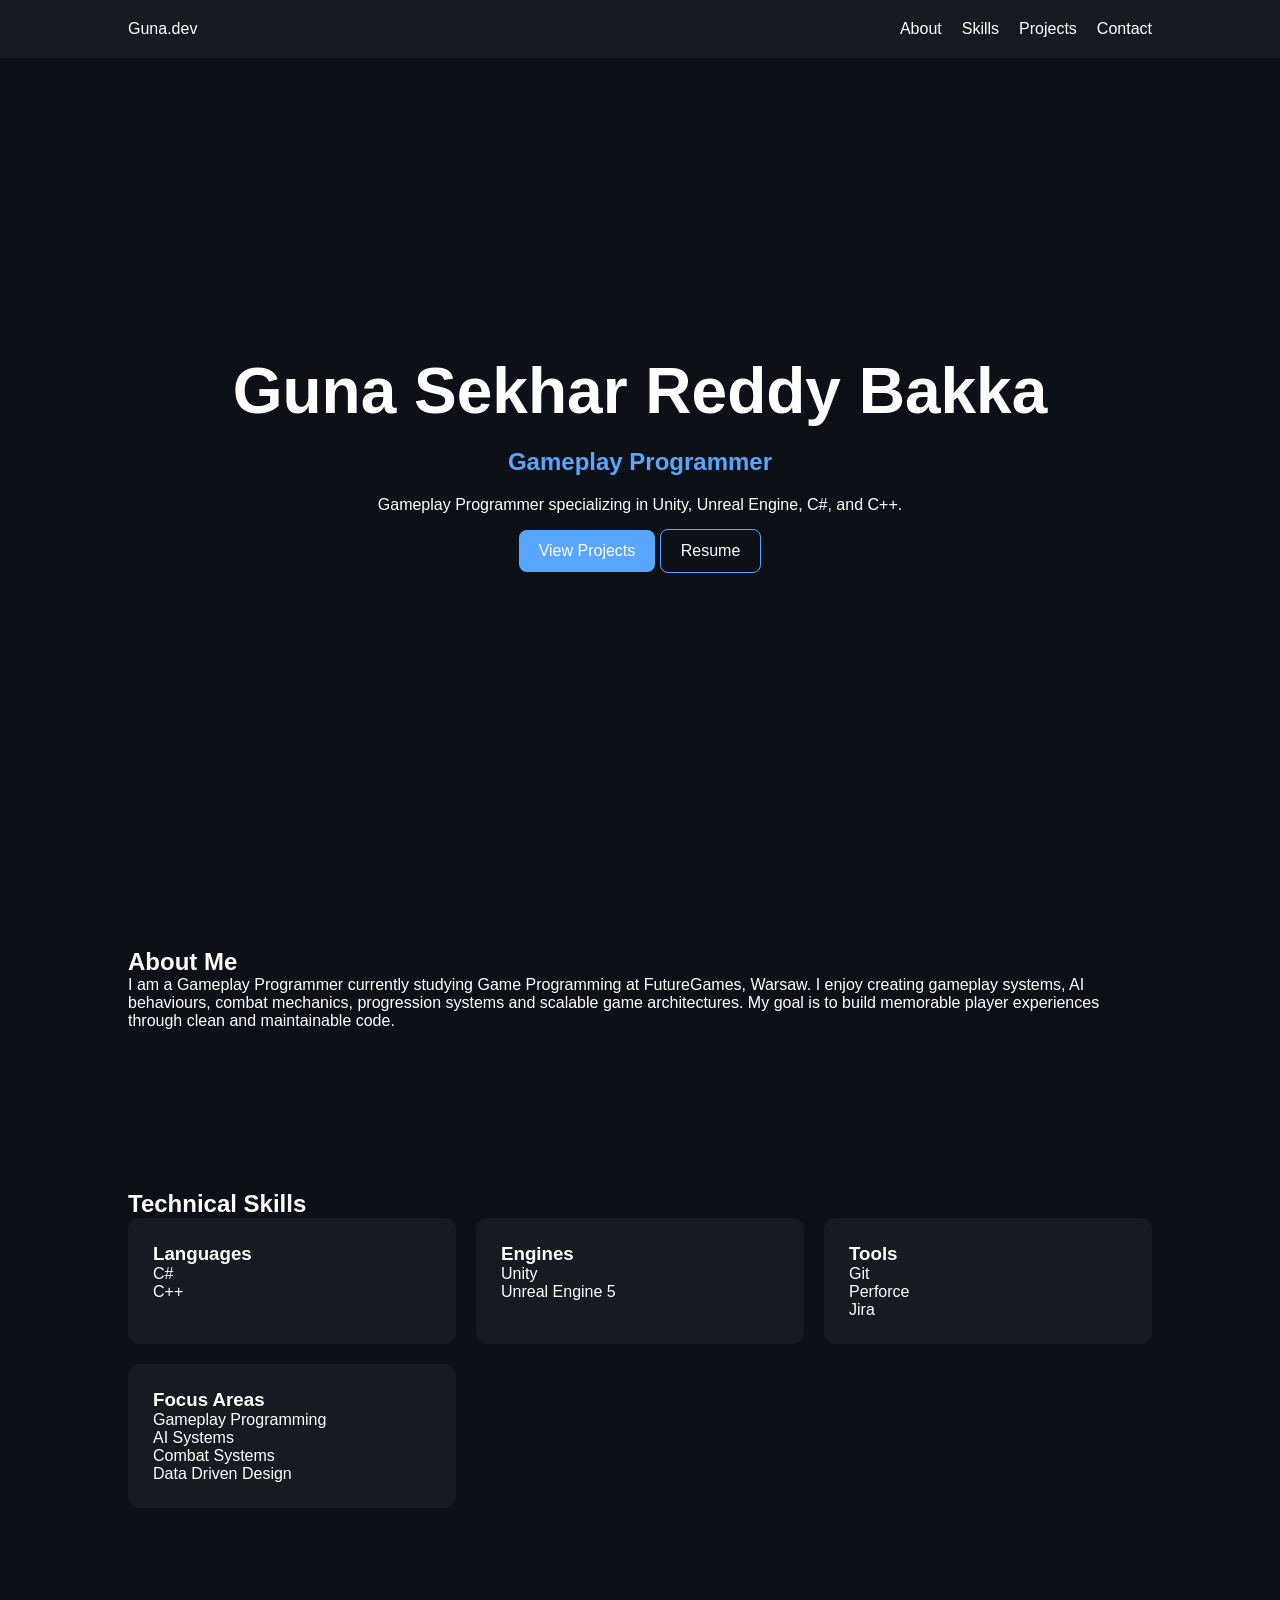
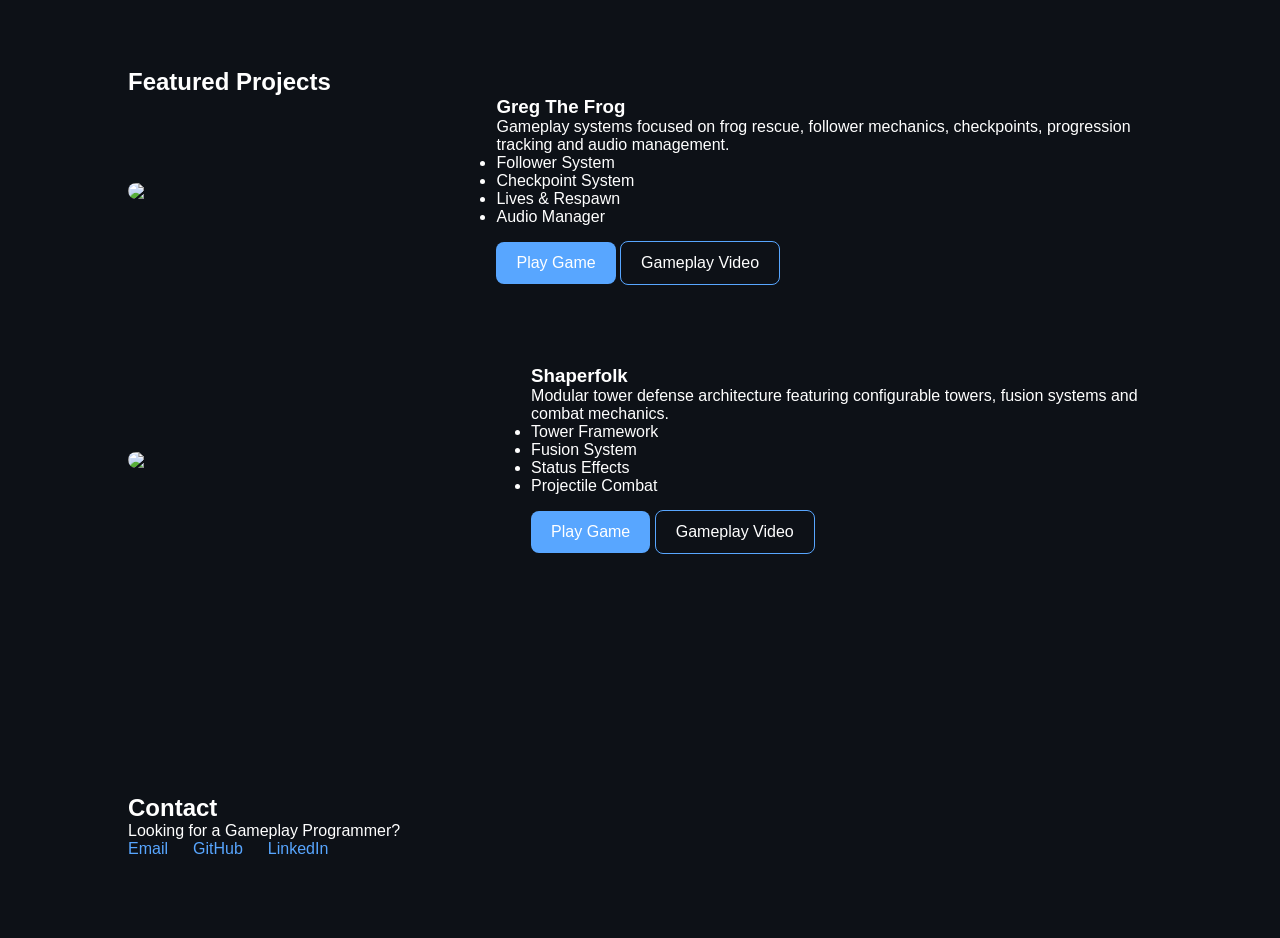
==== index.html @ 6bf2f6cf "Update index.html" ====
﻿<!DOCTYPE html>
<html lang="en">
<head>
    <meta charset="UTF-8">
    <meta name="viewport" content="width=device-width, initial-scale=1.0">
    <title>Guna Sekhar Reddy | Gameplay Programmer</title>

    <link rel="stylesheet" href="Style.css">
</head>
<body>

    <nav>
        <div class="logo">Guna.dev</div>

        <ul>
            <li><a href="#about">About</a></li>
            <li><a href="#skills">Skills</a></li>
            <li><a href="#projects">Projects</a></li>
            <li><a href="#contact">Contact</a></li>
        </ul>
    </nav>

    <header class="hero">

        <div class="hero-content">

            <h1>Guna Sekhar Reddy Bakka</h1>

            <h2 id="typing"></h2>

            <p>
                Gameplay Programmer specializing in
                Unity, Unreal Engine, C#, and C++.
            </p>

            <div class="buttons">

                <a href="#projects" class="btn">
                    View Projects
                </a>

                <a href="assets/resume.pdf"
                   target="_blank"
                   class="btn btn-outline">
                    Resume
                </a>

            </div>

        </div>

    </header>

    <section id="about">

        <h2>About Me</h2>

        <p>
            I am a Gameplay Programmer currently studying
            Game Programming at FutureGames, Warsaw.

            I enjoy creating gameplay systems, AI behaviours,
            combat mechanics, progression systems and
            scalable game architectures.

            My goal is to build memorable player experiences
            through clean and maintainable code.
        </p>

    </section>

    <section id="skills">

        <h2>Technical Skills</h2>

        <div class="skill-grid">

            <div class="card">
                <h3>Languages</h3>
                <p>C#</p>
                <p>C++</p>
            </div>

            <div class="card">
                <h3>Engines</h3>
                <p>Unity</p>
                <p>Unreal Engine 5</p>
            </div>

            <div class="card">
                <h3>Tools</h3>
                <p>Git</p>
                <p>Perforce</p>
                <p>Jira</p>
            </div>

            <div class="card">
                <h3>Focus Areas</h3>
                <p>Gameplay Programming</p>
                <p>AI Systems</p>
                <p>Combat Systems</p>
                <p>Data Driven Design</p>
            </div>

        </div>

    </section>

    <section id="projects">

        <h2>Featured Projects</h2>

        <div class="project">

            <img src="assets/greg-the-frog.png">

            <div class="project-info">

                <h3>Greg The Frog</h3>

                <p>
                    Gameplay systems focused on frog rescue,
                    follower mechanics, checkpoints,
                    progression tracking and audio management.
                </p>

                <ul>
                    <li>Follower System</li>
                    <li>Checkpoint System</li>
                    <li>Lives & Respawn</li>
                    <li>Audio Manager</li>
                </ul>

                <a href="https://futuregames.itch.io/greg-the-frog" target="_blank" class="btn">
                    Play Game
                </a>

                <a href="https://www.youtube.com/watch?v=Oufd0Ngkfu0" target="_blank" class="btn btn-outline">
                    Gameplay Video
                </a>

            </div>

        </div>

        <div class="project">

            <img src="assets/shaperfolk.png">

            <div class="project-info">

                <h3>Shaperfolk</h3>

                <p>
                    Modular tower defense architecture
                    featuring configurable towers,
                    fusion systems and combat mechanics.
                </p>

                <ul>
                    <li>Tower Framework</li>
                    <li>Fusion System</li>
                    <li>Status Effects</li>
                    <li>Projectile Combat</li>
                </ul>

                <a href="https://futuregames.itch.io/shaperfolk" target="_blank" class="btn">
                    Play Game
                </a>

                <a href="https://www.youtube.com/watch?v=2InpBySqrmQ" target="_blank" class="btn btn-outline">
                    Gameplay Video
                </a>

            </div>

        </div>

    </section>

    <section id="contact">

        <h2>Contact</h2>

        <p>
            Looking for a Gameplay Programmer?
        </p>

        <div class="socials">

            <a href="mailto:gunashekarbakka@gmail.com">
                Email
            </a>

            <a href="https://github.com/gunashekar457" target="_blank">
                GitHub
            </a>

            <a href="https://www.linkedin.com/in/guna-sekhar-bakka/" target="_blank">
                LinkedIn
            </a>

        </div>

    </section>

    <script src="Script.js"></script>

</body>
</html>
---- Style.css ----
﻿* {
    margin: 0;
    padding: 0;
    box-sizing: border-box;
}

body {
    background: #0d1117;
    color: white;
    font-family: Segoe UI,sans-serif;
}

nav {
    display: flex;
    justify-content: space-between;
    align-items: center;
    padding: 20px 10%;
    background: #161b22;
}

    nav ul {
        display: flex;
        list-style: none;
        gap: 20px;
    }

    nav a {
        color: white;
        text-decoration: none;
    }

.hero {
    height: 90vh;
    display: flex;
    justify-content: center;
    align-items: center;
    text-align: center;
}

    .hero h1 {
        font-size: 4rem;
    }

    .hero h2 {
        color: #58a6ff;
        margin: 20px 0;
    }

section {
    padding: 80px 10%;
}

.skill-grid {
    display: grid;
    grid-template-columns: repeat(auto-fit,minmax(250px,1fr));
    gap: 20px;
}

.card {
    background: #161b22;
    padding: 25px;
    border-radius: 12px;
}

.project {
    display: flex;
    gap: 30px;
    margin-bottom: 80px;
    align-items: center;
}

    .project img {
        width: 450px;
        border-radius: 15px;
    }

.btn {
    display: inline-block;
    margin-top: 15px;
    padding: 12px 20px;
    background: #58a6ff;
    color: white;
    text-decoration: none;
    border-radius: 8px;
}

.btn-outline {
    background: transparent;
    border: 1px solid #58a6ff;
}

.socials {
    display: flex;
    gap: 25px;
}

    .socials a {
        color: #58a6ff;
        text-decoration: none;
    }

@media(max-width:900px) {

    .project {
        flex-direction: column;
    }

        .project img {
            width: 100%;
        }

    .hero h1 {
        font-size: 2.5rem;
    }
}
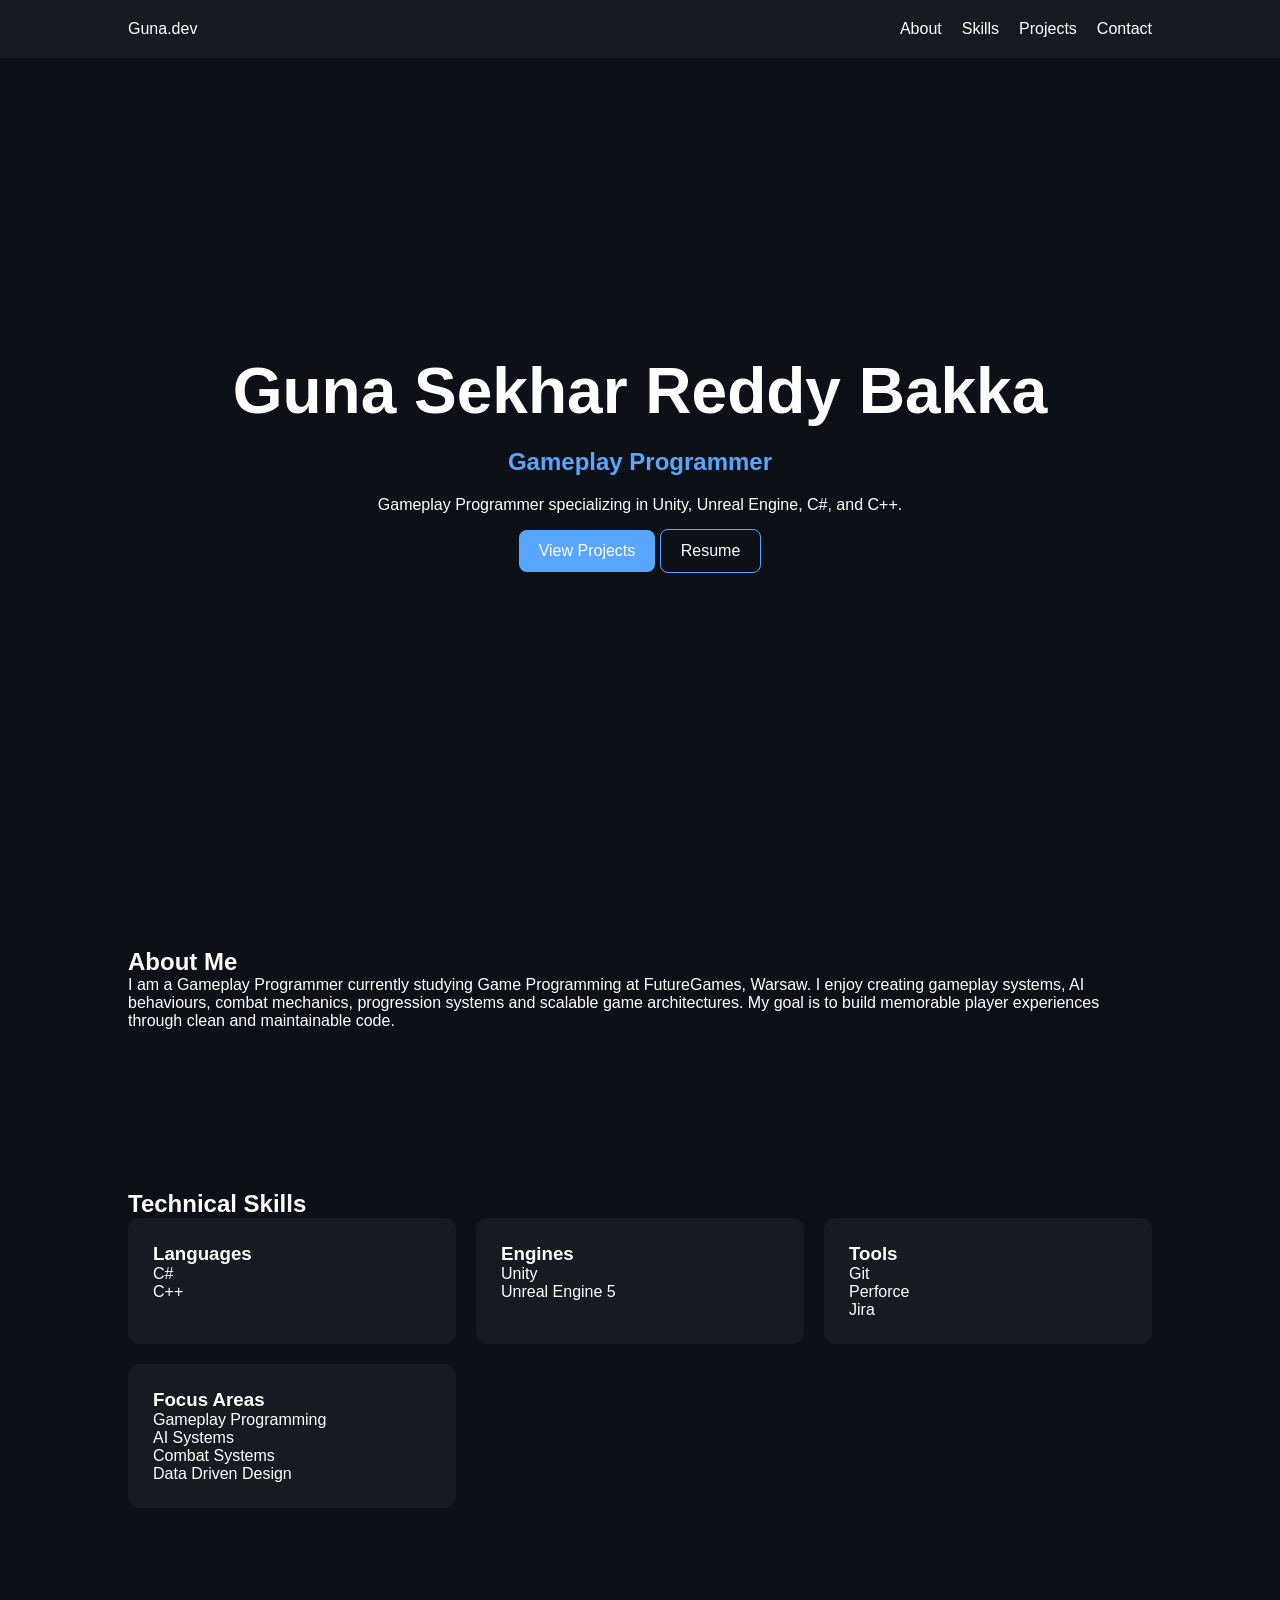
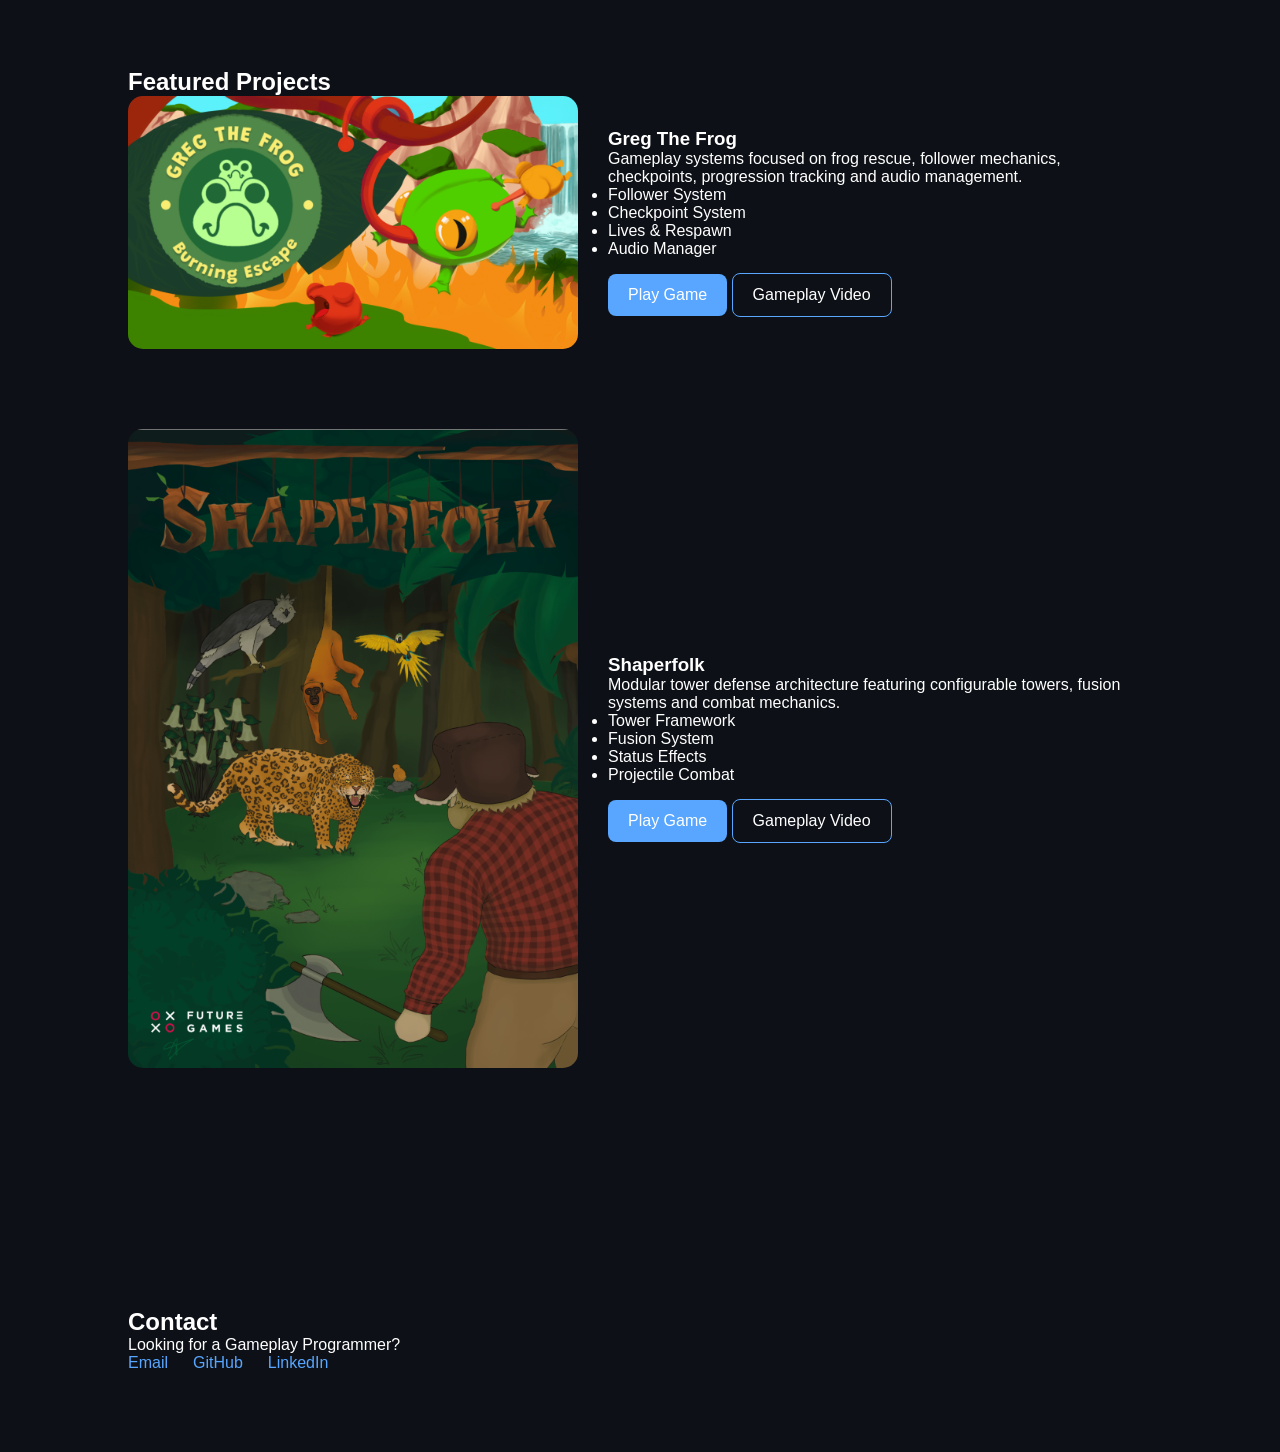
==== commit 10c3706d: "files names fixed" ====
--- a/index.html
+++ b/index.html
@@ -39,7 +39,7 @@
                     View Projects
                 </a>
 
-                <a href="assets/resume.pdf"
+                <a href="assests/resume.pdf"
                    target="_blank"
                    class="btn btn-outline">
                     Resume
@@ -112,7 +112,7 @@
 
         <div class="project">
 
-            <img src="assets/greg-the-frog.png">
+            <img src="assests/greg-the-frog.png">
 
             <div class="project-info">
 
@@ -145,7 +145,7 @@
 
         <div class="project">
 
-            <img src="assets/shaperfolk.png">
+            <img src="assests/shaperfolk.png">
 
             <div class="project-info">
 
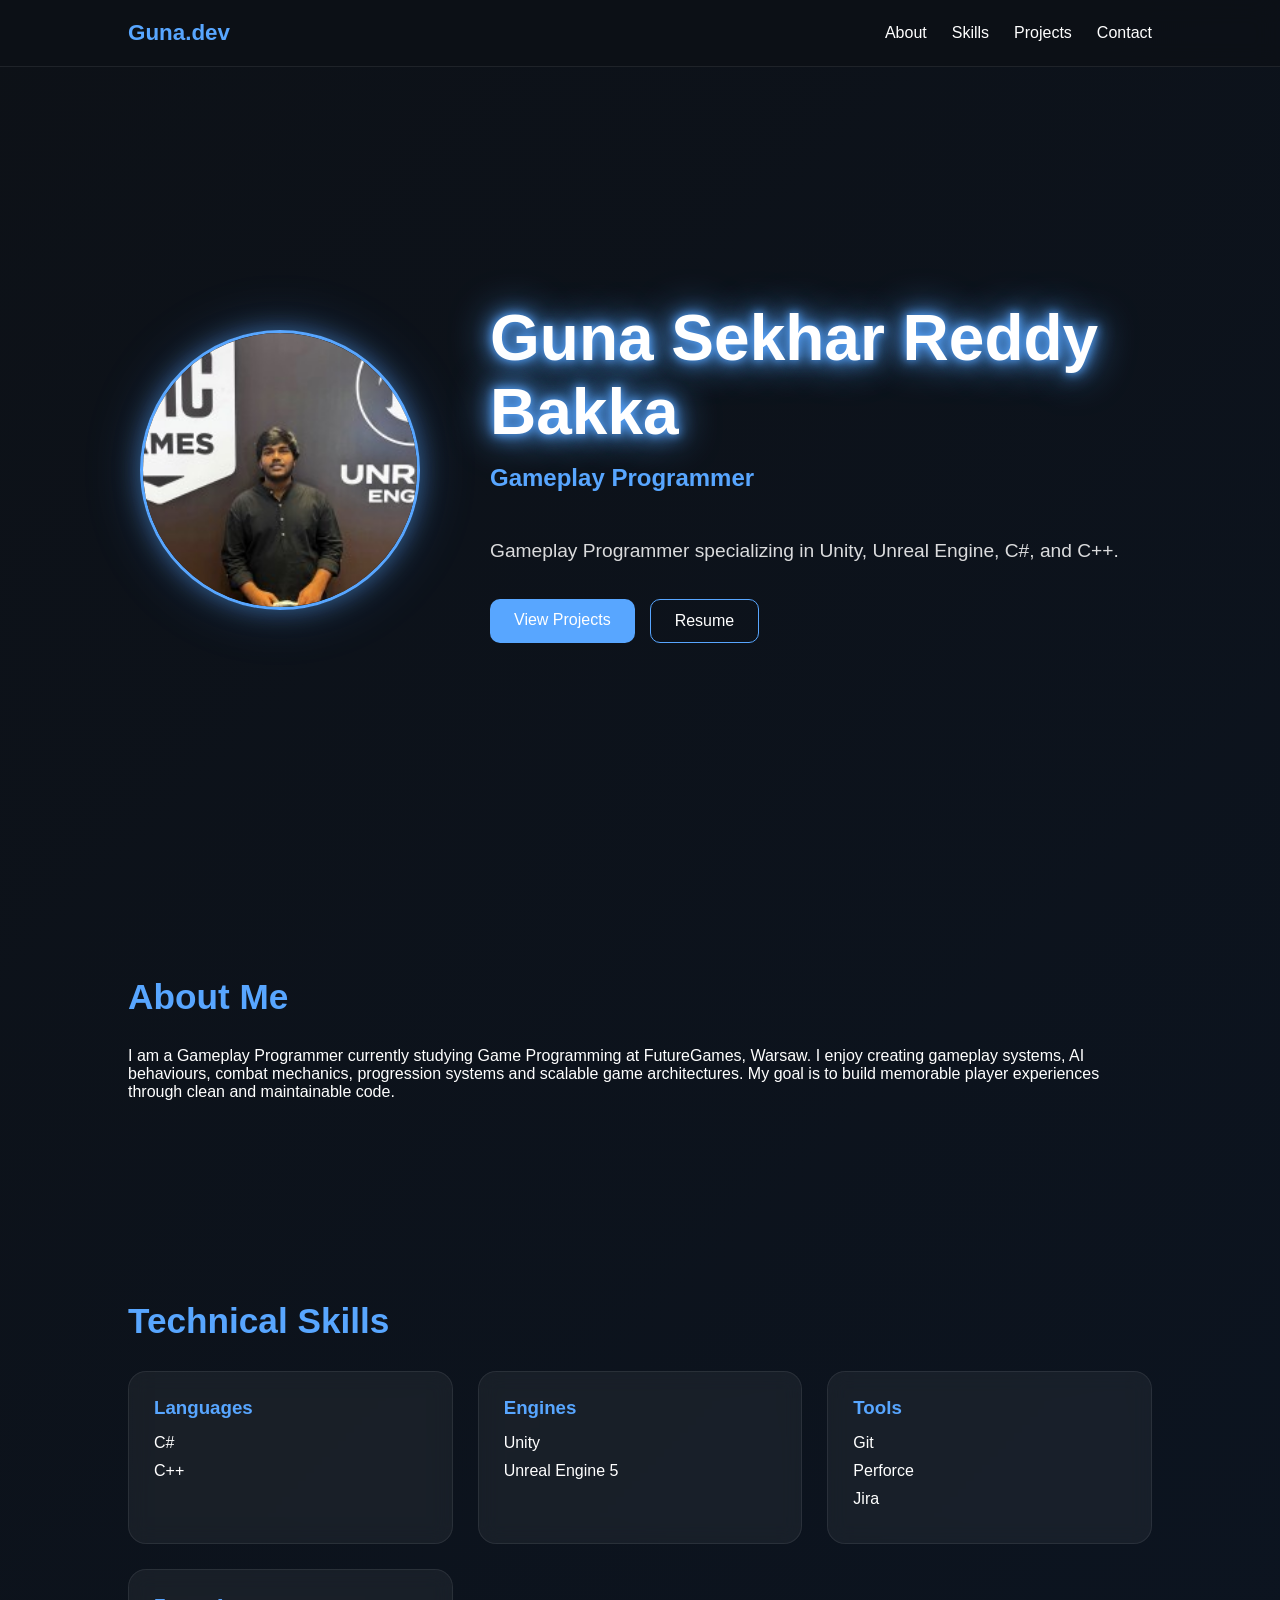
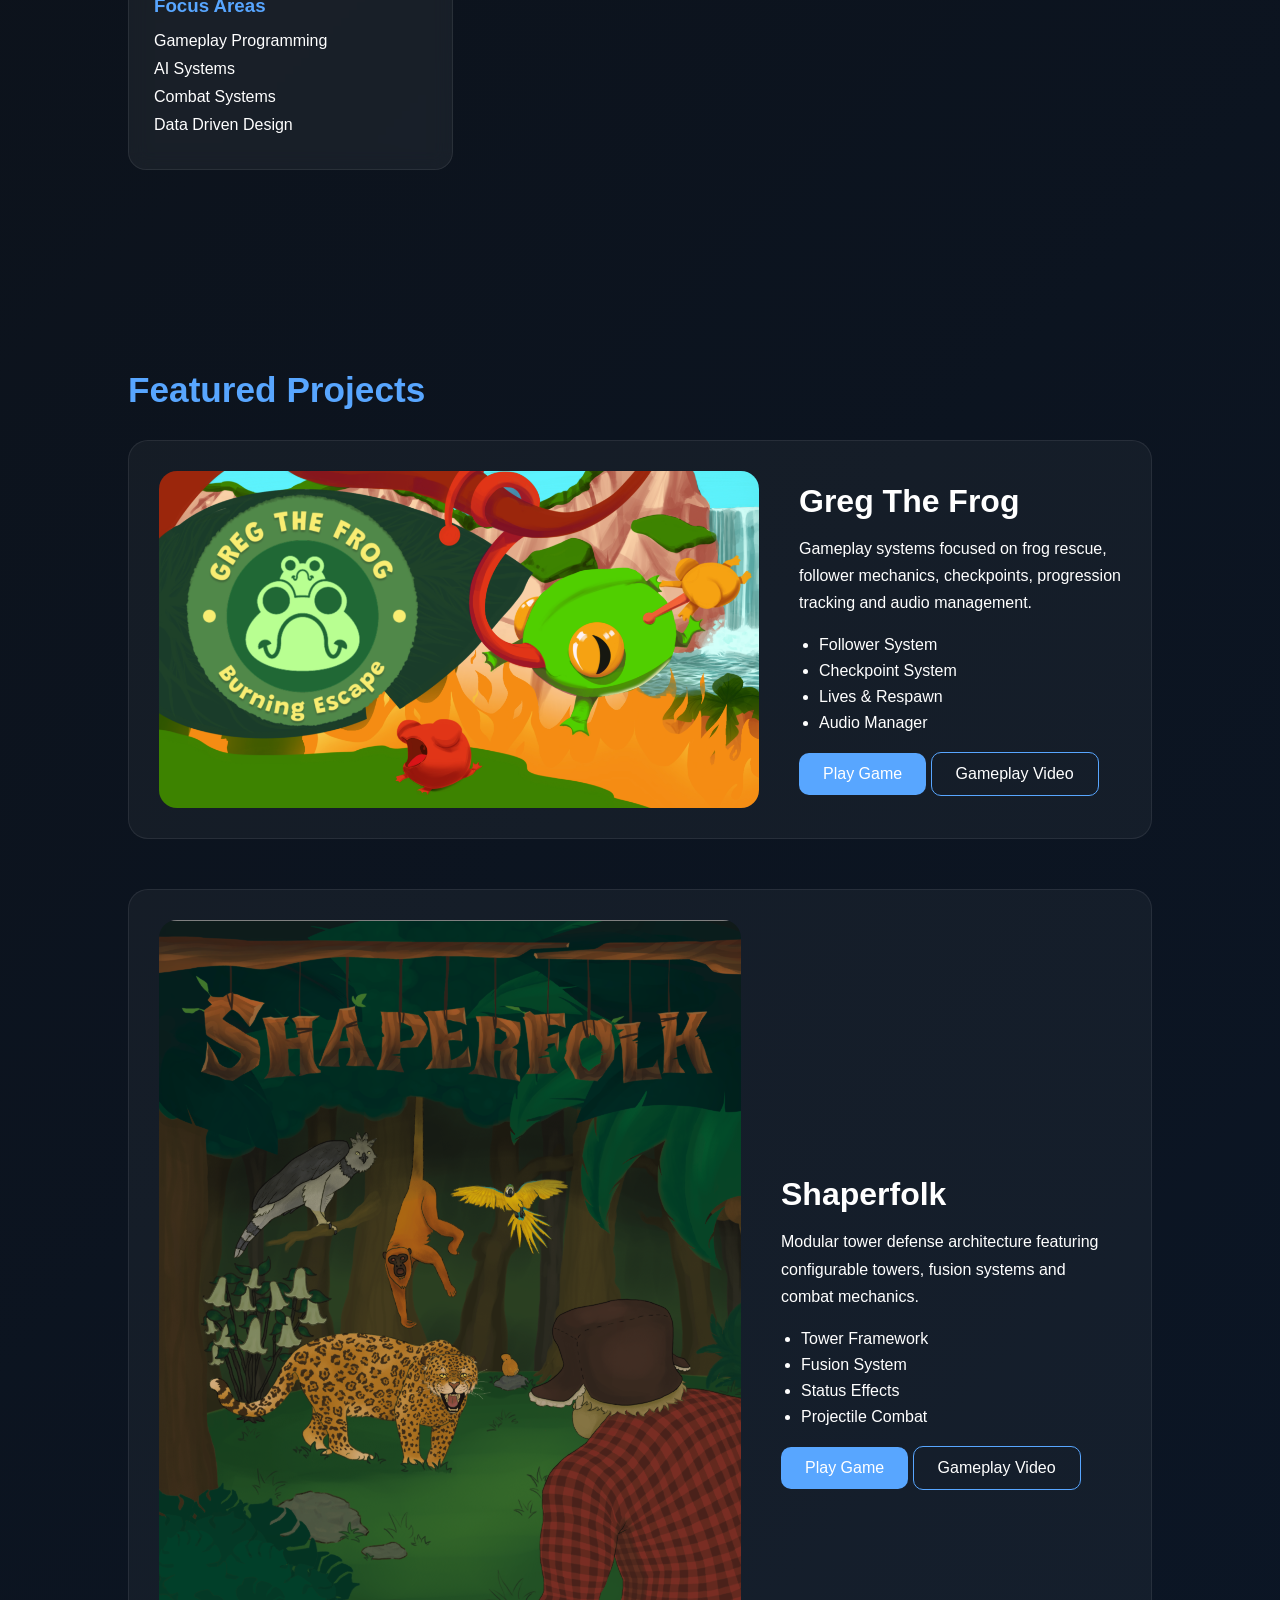
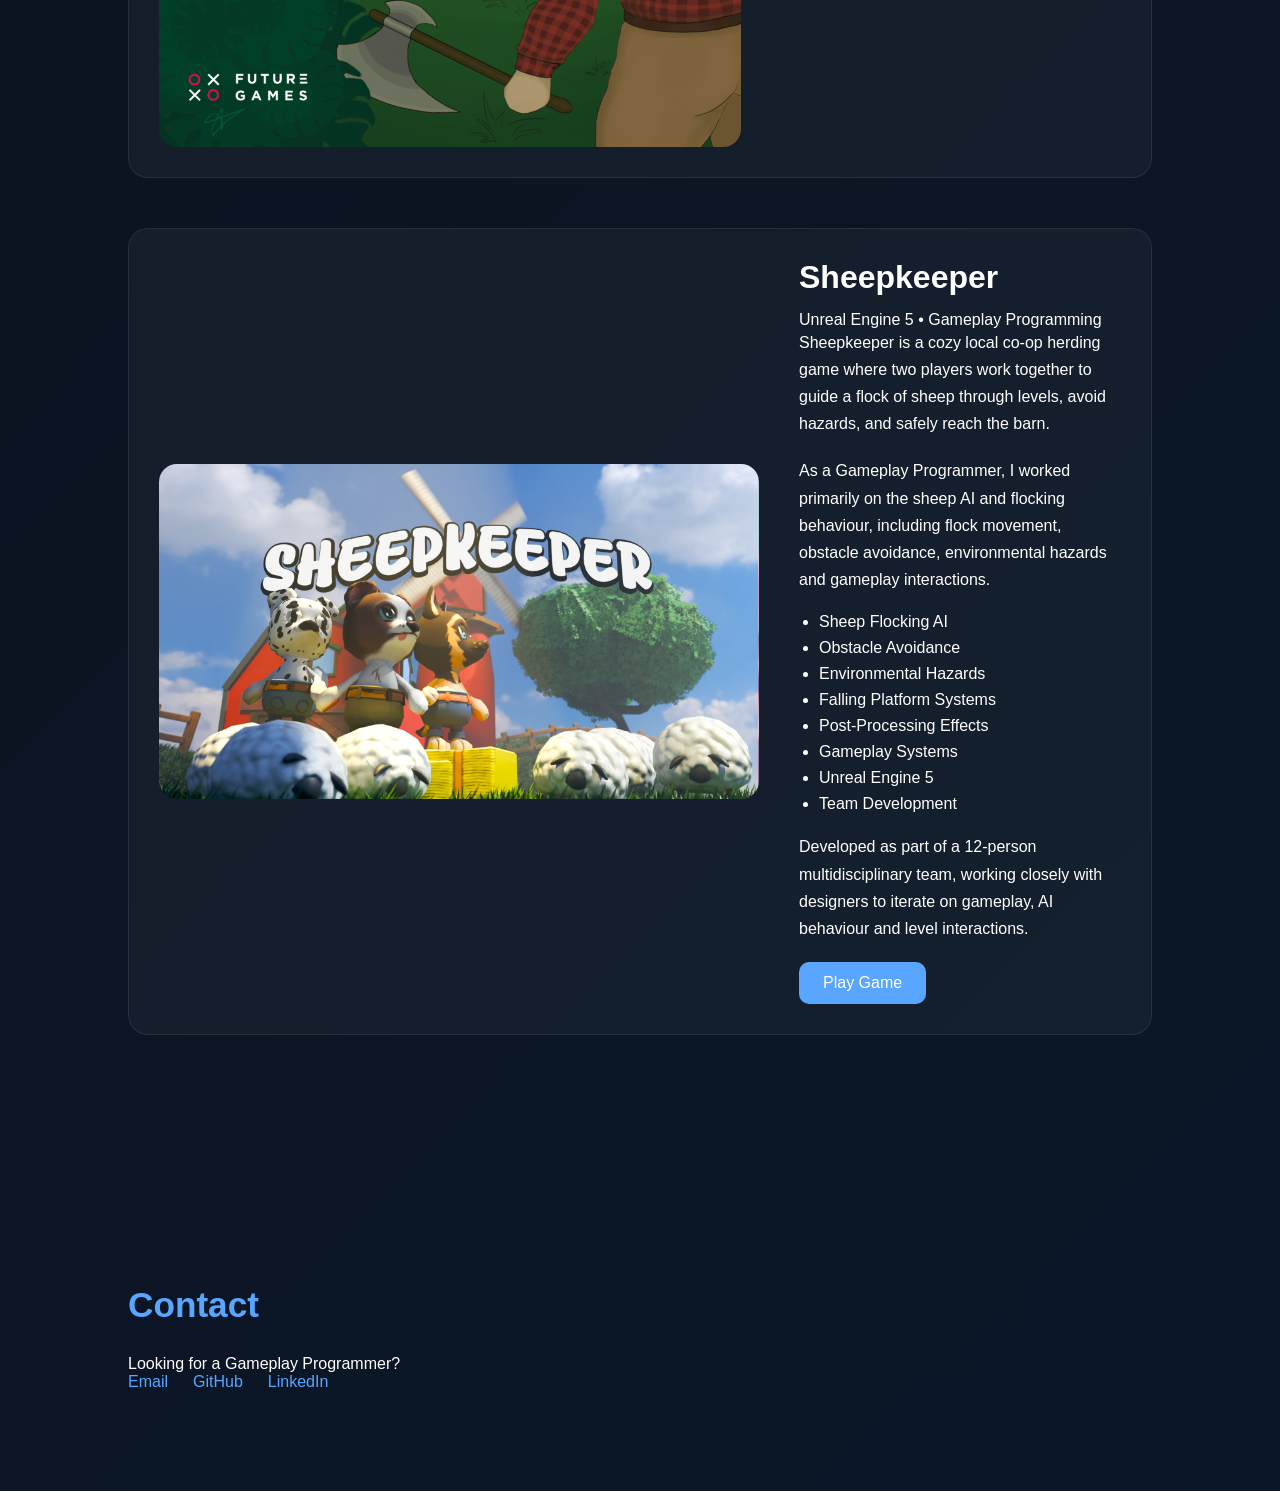
==== commit 65b8870e: "Updated new project" ====
--- a/index.html
+++ b/index.html
@@ -20,37 +20,52 @@
         </ul>
     </nav>
 
-    <header class="hero">
-
-        <div class="hero-content">
-
-            <h1>Guna Sekhar Reddy Bakka</h1>
-
-            <h2 id="typing"></h2>
-
-            <p>
-                Gameplay Programmer specializing in
-                Unity, Unreal Engine, C#, and C++.
-            </p>
-
-            <div class="buttons">
-
-                <a href="#projects" class="btn">
-                    View Projects
-                </a>
-
-                <a href="assests/resume.pdf"
-                   target="_blank"
-                   class="btn btn-outline">
-                    Resume
-                </a>
-
-            </div>
-
-        </div>
-
-    </header>
-
+<header class="hero">
+
+    <div class="hero-content">
+
+        <div class="hero-profile">
+
+            <div class="profile-container">
+                <img
+                    src="assests/guna-profile.jpg"
+                    alt="Guna Sekhar Reddy"
+                    class="profile-image"
+                >
+            </div>
+
+            <div class="hero-text">
+
+                <h1>Guna Sekhar Reddy Bakka</h1>
+
+                <h2 id="typing"></h2>
+
+                <p>
+                    Gameplay Programmer specializing in
+                    Unity, Unreal Engine, C#, and C++.
+                </p>
+
+                <div class="buttons">
+
+                    <a href="#projects" class="btn">
+                        View Projects
+                    </a>
+
+                    <a href="assests/resume.pdf"
+                       target="_blank"
+                       class="btn btn-outline">
+                        Resume
+                    </a>
+
+                </div>
+
+            </div>
+
+        </div>
+
+    </div>
+
+</header>
     <section id="about">
 
         <h2>About Me</h2>
@@ -176,6 +191,63 @@
 
         </div>
 
+<div class="project">
+
+    <img src="assests/sheepkeeper.png"
+         alt="Sheepkeeper gameplay">
+
+    <div class="project-info">
+
+        <h3>Sheepkeeper</h3>
+
+        <span class="project-tag">
+            Unreal Engine 5 • Gameplay Programming
+        </span>
+
+        <p>
+            Sheepkeeper is a cozy local co-op herding game where
+            two players work together to guide a flock of sheep
+            through levels, avoid hazards, and safely reach the barn.
+        </p>
+
+        <p>
+            As a Gameplay Programmer, I worked primarily on the
+            sheep AI and flocking behaviour, including flock movement,
+            obstacle avoidance, environmental hazards and gameplay
+            interactions.
+        </p>
+
+        <ul>
+            <li>Sheep Flocking AI</li>
+            <li>Obstacle Avoidance</li>
+            <li>Environmental Hazards</li>
+            <li>Falling Platform Systems</li>
+            <li>Post-Processing Effects</li>
+            <li>Gameplay Systems</li>
+            <li>Unreal Engine 5</li>
+            <li>Team Development</li>
+        </ul>
+
+        <p class="team-info">
+            Developed as part of a 12-person multidisciplinary team,
+            working closely with designers to iterate on gameplay,
+            AI behaviour and level interactions.
+        </p>
+
+        <div class="project-buttons">
+
+            <a href="https://futuregames.itch.io/sheepkeeper"
+               target="_blank"
+               class="btn">
+                Play Game
+            </a>
+
+        </div>
+
+    </div>
+
+</div>
+
     </section>
 
     <section id="contact">
--- a/Style.css
+++ b/Style.css
@@ -1,115 +1,377 @@
-﻿* {
-    margin: 0;
-    padding: 0;
-    box-sizing: border-box;
-}
-
-body {
-    background: #0d1117;
-    color: white;
-    font-family: Segoe UI,sans-serif;
-}
-
-nav {
-    display: flex;
-    justify-content: space-between;
-    align-items: center;
-    padding: 20px 10%;
-    background: #161b22;
-}
-
-    nav ul {
-        display: flex;
-        list-style: none;
-        gap: 20px;
-    }
-
-    nav a {
-        color: white;
-        text-decoration: none;
-    }
+﻿*{
+    margin:0;
+    padding:0;
+    box-sizing:border-box;
+}
+
+html{
+    scroll-behavior:smooth;
+}
+
+body{
+    background:linear-gradient(
+        -45deg,
+        #0d1117,
+        #161b22,
+        #0a192f,
+        #0d1117
+    );
+
+    background-size:400% 400%;
+    animation:gradientMove 15s ease infinite;
+
+    color:white;
+    font-family:'Segoe UI',sans-serif;
+
+    min-height:100vh;
+}
+
+@keyframes gradientMove{
+    0%{background-position:0% 50%;}
+    50%{background-position:100% 50%;}
+    100%{background-position:0% 50%;}
+}
+
+nav{
+    position:sticky;
+    top:0;
+    z-index:1000;
+
+    display:flex;
+    justify-content:space-between;
+    align-items:center;
+
+    padding:20px 10%;
+
+    background:rgba(13,17,23,.85);
+    backdrop-filter:blur(12px);
+
+    border-bottom:1px solid rgba(255,255,255,.08);
+}
+
+.logo{
+    font-size:1.4rem;
+    font-weight:700;
+    color:#58a6ff;
+}
+
+nav ul{
+    display:flex;
+    list-style:none;
+    gap:25px;
+}
+
+nav a{
+    text-decoration:none;
+    color:white;
+    transition:.3s;
+}
+
+nav a:hover{
+    color:#58a6ff;
+}
 
 .hero {
-    height: 90vh;
+    position: relative;
+    min-height: 90vh;
     display: flex;
     justify-content: center;
     align-items: center;
-    text-align: center;
-}
+    overflow: hidden;
+}
+
+.hero-content {
+    position: relative;
+    z-index: 2;
+    width: 100%;
+    max-width: 1200px;
+    padding: 40px;
+}
+
+.hero-profile {
+    display: flex;
+    align-items: center;
+    justify-content: center;
+    gap: 70px;
+}
+
+/* PROFILE PHOTO */
+
+.profile-container {
+    flex-shrink: 0;
+}
+
+.profile-image {
+    width: 280px;
+    height: 280px;
+    object-fit: cover;
+    border-radius: 50%;
+    border: 3px solid #58a6ff;
+    box-shadow: 0 0 25px rgba(88,166,255,.5), 0 0 60px rgba(88,166,255,.2);
+    transition: .4s;
+}
+
+    .profile-image:hover {
+        transform: scale(1.05);
+        box-shadow: 0 0 35px rgba(88,166,255,.8), 0 0 80px rgba(88,166,255,.3);
+    }
+
+
+/* TEXT */
+
+.hero-text {
+    text-align: left;
+    max-width: 650px;
+}
+
+.hero h1 {
+    font-size: 4rem;
+    margin-bottom: 15px;
+    text-shadow: 0 0 10px #58a6ff, 0 0 20px #58a6ff, 0 0 40px #58a6ff;
+}
+
+.hero h2 {
+    color: #58a6ff;
+    min-height: 50px;
+    margin-bottom: 20px;
+}
+
+.hero p {
+    max-width: 650px;
+    margin-bottom: 30px;
+    font-size: 1.2rem;
+    line-height: 1.8;
+    opacity: .85;
+}
+
+.buttons {
+    display: flex;
+    gap: 15px;
+    justify-content: flex-start;
+    flex-wrap: wrap;
+}
+
+.btn{
+    display:inline-block;
+
+    padding:12px 24px;
+
+    border-radius:10px;
+
+    text-decoration:none;
+
+    background:#58a6ff;
+    color:white;
+
+    transition:.3s;
+}
+
+.btn:hover{
+    transform:translateY(-4px);
+
+    box-shadow:
+    0 0 20px #58a6ff;
+}
+
+.btn-outline{
+    background:transparent;
+    border:1px solid #58a6ff;
+}
+
+section{
+    padding:100px 10%;
+}
+
+section h2{
+    font-size:2.2rem;
+    margin-bottom:30px;
+
+    color:#58a6ff;
+}
+
+.skill-grid{
+    display:grid;
+
+    grid-template-columns:
+    repeat(auto-fit,minmax(250px,1fr));
+
+    gap:25px;
+}
+
+.card{
+    background:rgba(255,255,255,.05);
+
+    backdrop-filter:blur(10px);
+
+    border:1px solid rgba(255,255,255,.08);
+
+    border-radius:18px;
+
+    padding:25px;
+
+    transition:.3s;
+}
+
+.card:hover{
+    transform:translateY(-8px);
+
+    box-shadow:
+    0 0 25px rgba(88,166,255,.4);
+}
+
+.card h3{
+    margin-bottom:15px;
+    color:#58a6ff;
+}
+
+.card p{
+    margin-bottom:10px;
+}
+
+.project{
+    display:flex;
+
+    gap:40px;
+
+    align-items:center;
+
+    background:rgba(255,255,255,.04);
+
+    border:1px solid rgba(255,255,255,.08);
+
+    border-radius:20px;
+
+    padding:30px;
+
+    margin-bottom:50px;
+
+    transition:.3s;
+}
+
+.project:hover{
+    transform:translateY(-5px);
+
+    box-shadow:
+    0 10px 30px rgba(88,166,255,.25);
+}
+
+.project img{
+    width:600px;
+    max-width:100%;
+
+    border-radius:18px;
+
+    transition:.4s;
+}
+
+.project img:hover{
+    transform:scale(1.03);
+
+    box-shadow:
+    0 0 30px rgba(88,166,255,.6);
+}
+
+.project-info h3{
+    font-size:2rem;
+    margin-bottom:15px;
+}
+
+.project-info p{
+    line-height:1.7;
+    margin-bottom:20px;
+}
+
+.project-info ul{
+    margin-left:20px;
+    margin-bottom:20px;
+}
+
+.project-info li{
+    margin-bottom:8px;
+}
+
+.socials{
+    display:flex;
+    gap:25px;
+    flex-wrap:wrap;
+}
+
+.socials a{
+    text-decoration:none;
+    color:#58a6ff;
+
+    transition:.3s;
+}
+
+.socials a:hover{
+    transform:translateY(-3px);
+}
+
+footer{
+    text-align:center;
+    padding:40px;
+
+    opacity:.7;
+}
+
+@media(max-width:1000px) {
+
+    .hero-profile {
+        flex-direction: column;
+        gap: 35px;
+        text-align: center;
+    }
+
+    .hero-text {
+        text-align: center;
+    }
 
     .hero h1 {
-        font-size: 4rem;
-    }
-
-    .hero h2 {
-        color: #58a6ff;
-        margin: 20px 0;
-    }
-
-section {
-    padding: 80px 10%;
-}
-
-.skill-grid {
-    display: grid;
-    grid-template-columns: repeat(auto-fit,minmax(250px,1fr));
-    gap: 20px;
-}
-
-.card {
-    background: #161b22;
-    padding: 25px;
-    border-radius: 12px;
-}
-
-.project {
-    display: flex;
-    gap: 30px;
-    margin-bottom: 80px;
-    align-items: center;
-}
-
-    .project img {
-        width: 450px;
-        border-radius: 15px;
-    }
-
-.btn {
-    display: inline-block;
-    margin-top: 15px;
-    padding: 12px 20px;
-    background: #58a6ff;
-    color: white;
-    text-decoration: none;
-    border-radius: 8px;
-}
-
-.btn-outline {
-    background: transparent;
-    border: 1px solid #58a6ff;
-}
-
-.socials {
-    display: flex;
-    gap: 25px;
-}
-
-    .socials a {
-        color: #58a6ff;
-        text-decoration: none;
-    }
-
-@media(max-width:900px) {
+        font-size: 3rem;
+    }
+
+    .hero p {
+        margin-left: auto;
+        margin-right: auto;
+    }
+
+    .buttons {
+        justify-content: center;
+    }
 
     .project {
         flex-direction: column;
     }
-
-        .project img {
-            width: 100%;
+}
+
+
+@media(max-width:700px) {
+
+    nav {
+        flex-direction: column;
+        gap: 15px;
+    }
+
+        nav ul {
+            flex-wrap: wrap;
+            justify-content: center;
         }
 
+    .profile-image {
+        width: 200px;
+        height: 200px;
+    }
+
     .hero h1 {
-        font-size: 2.5rem;
-    }
-}
+        font-size: 2.2rem;
+    }
+
+    .hero p {
+        font-size: 1rem;
+    }
+
+    section {
+        padding: 70px 7%;
+    }
+}
+}
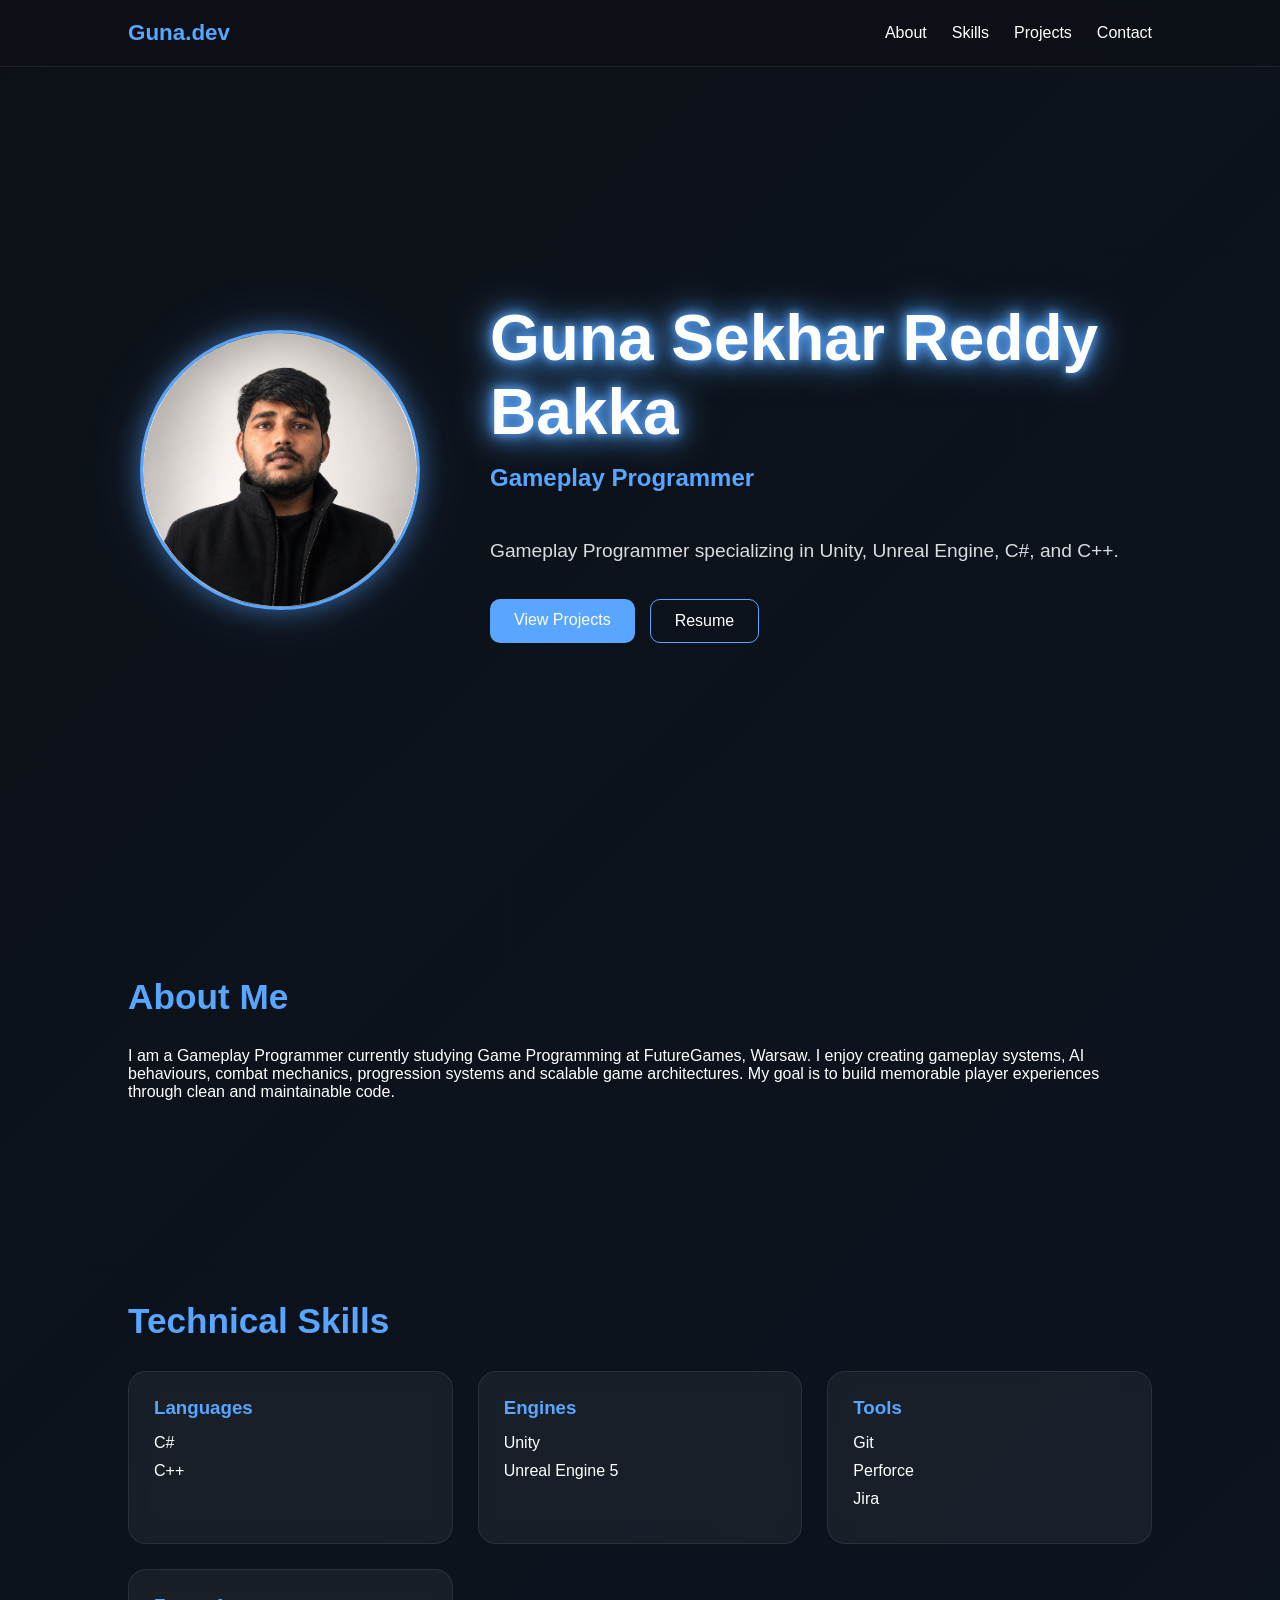
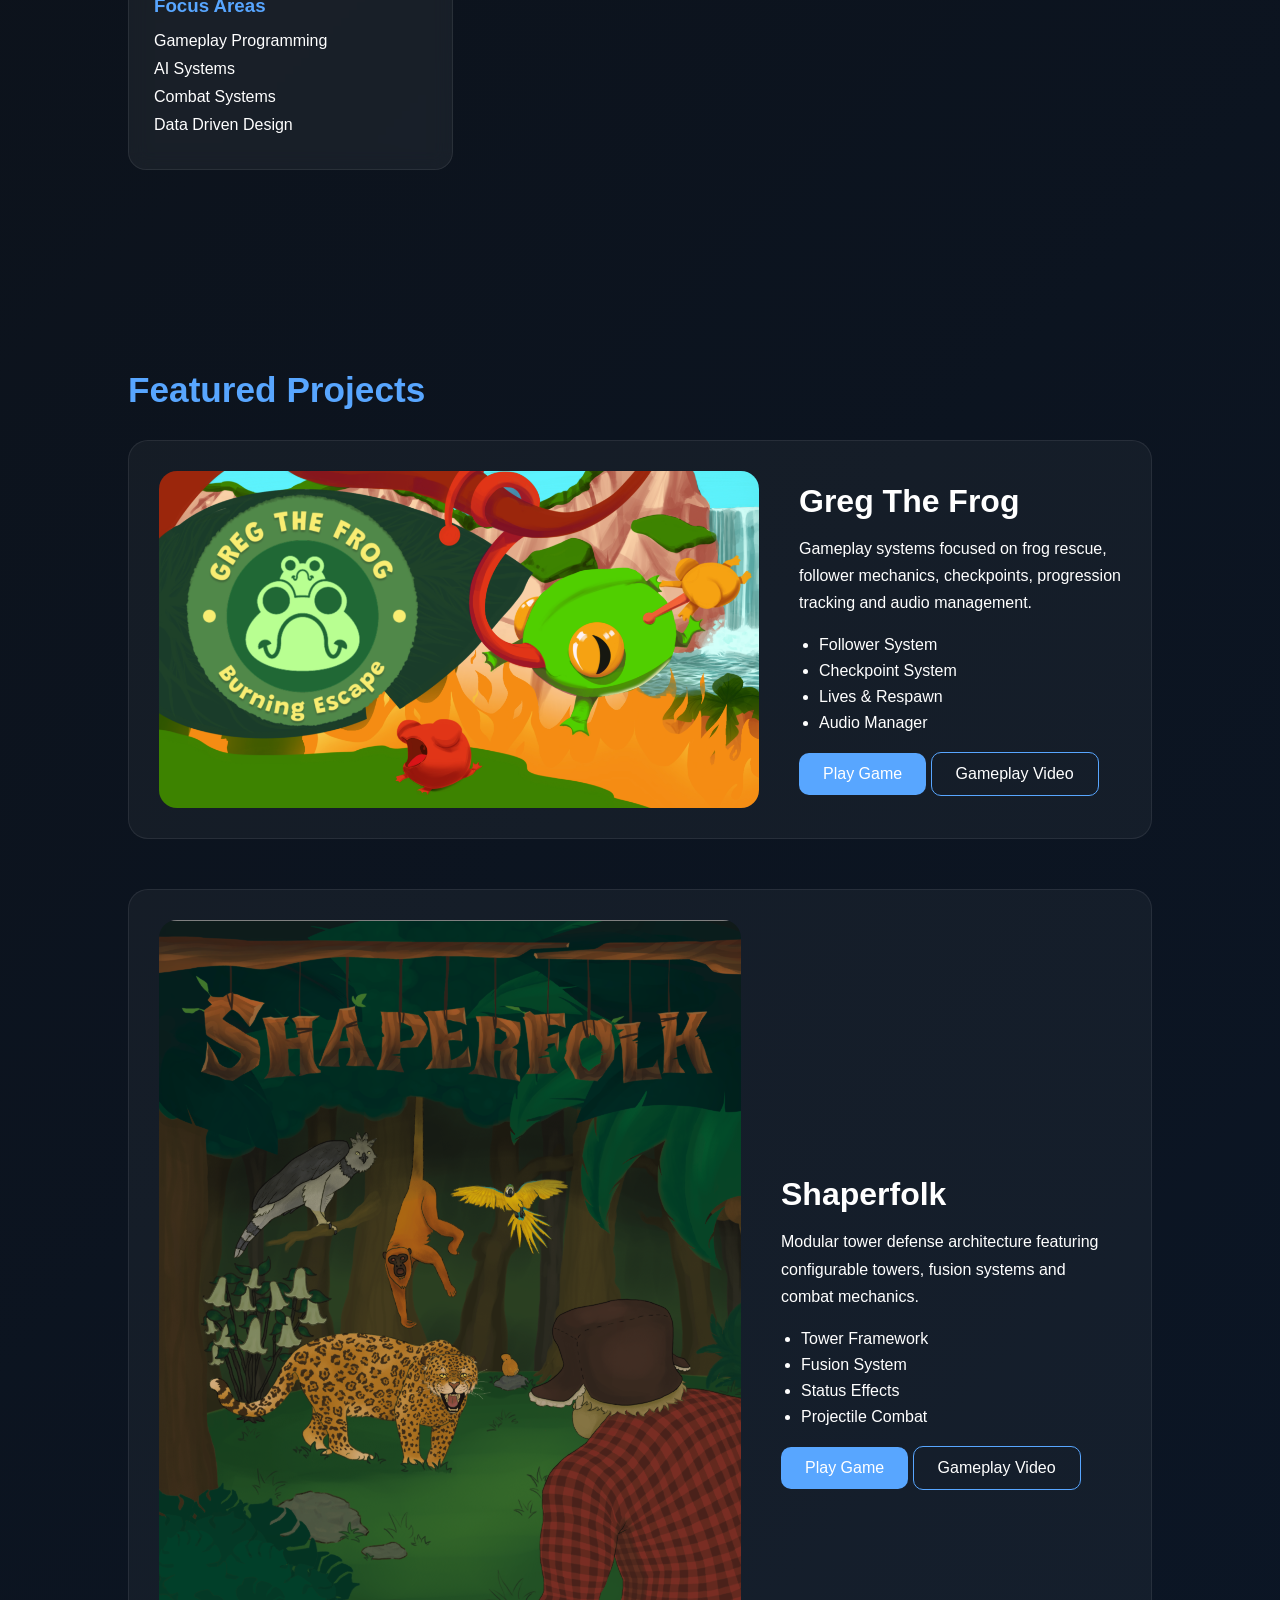
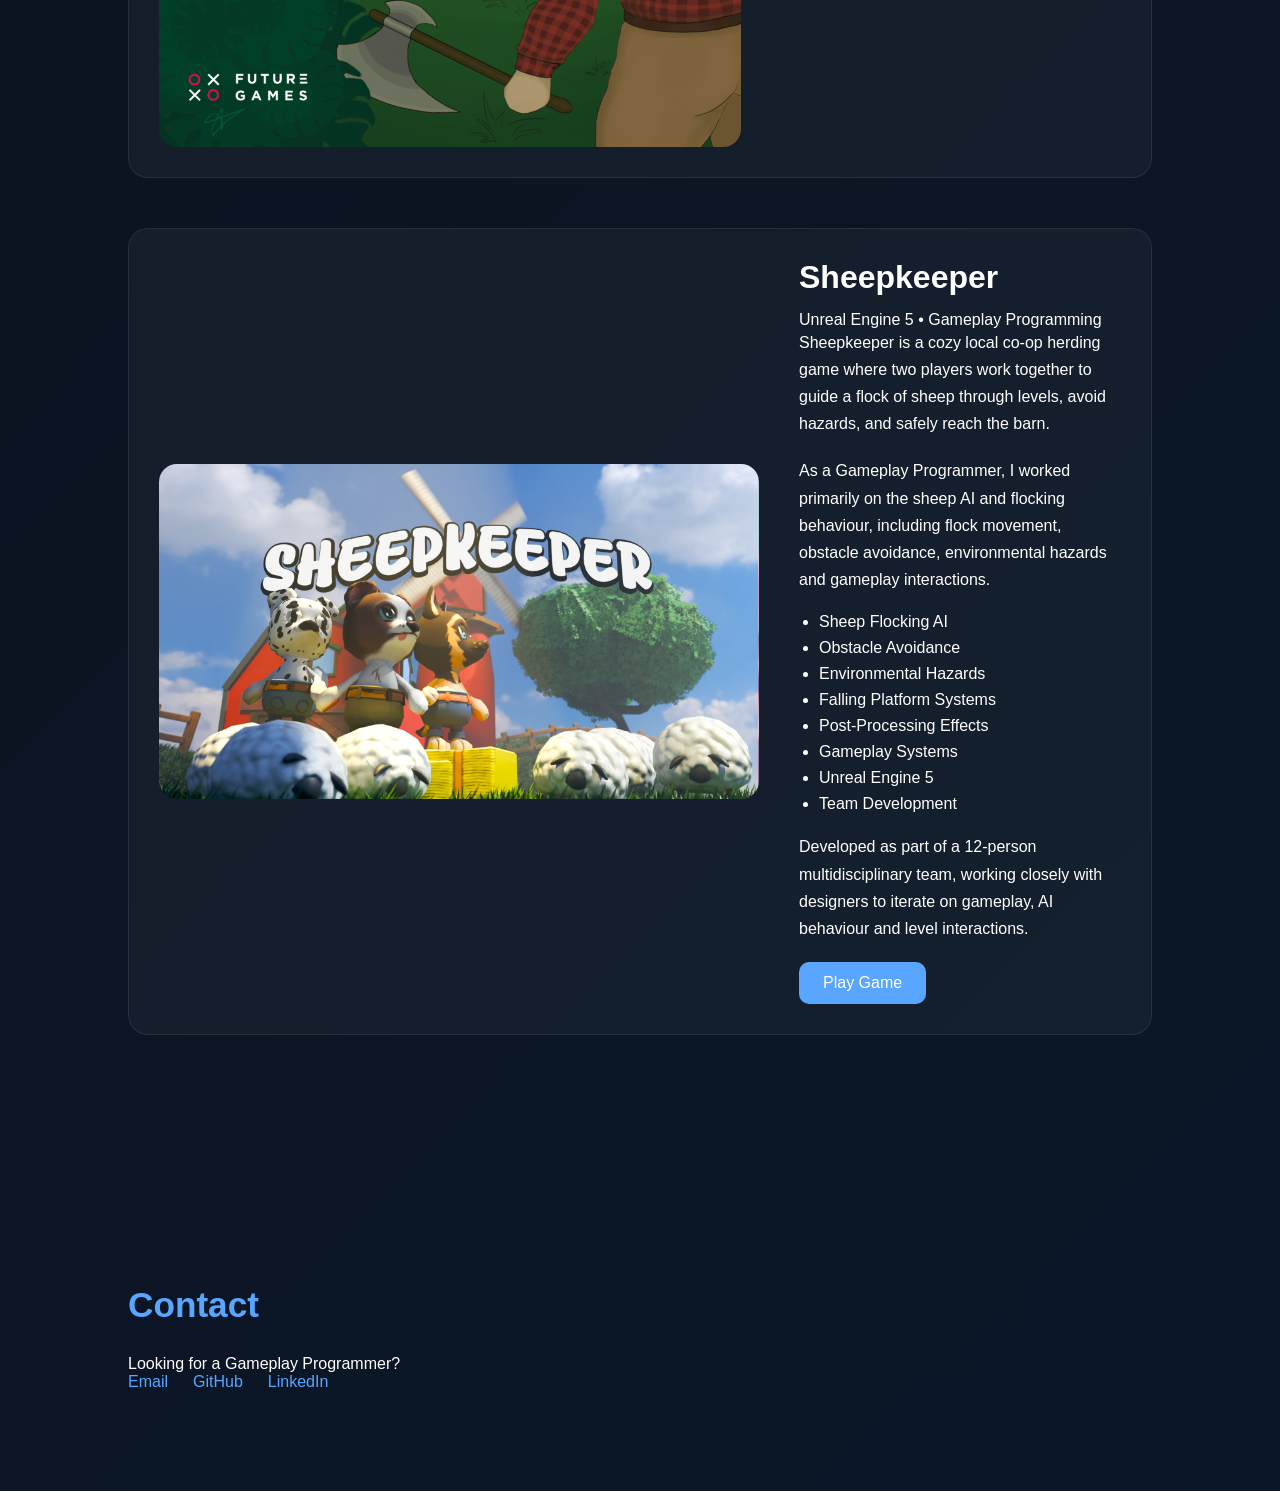
==== commit bf639f1e: "image updated" ====
--- a/index.html
+++ b/index.html
@@ -28,7 +28,7 @@
 
             <div class="profile-container">
                 <img
-                    src="assests/guna-profile.jpg"
+                    src="assests/guna-profile.png"
                     alt="Guna Sekhar Reddy"
                     class="profile-image"
                 >
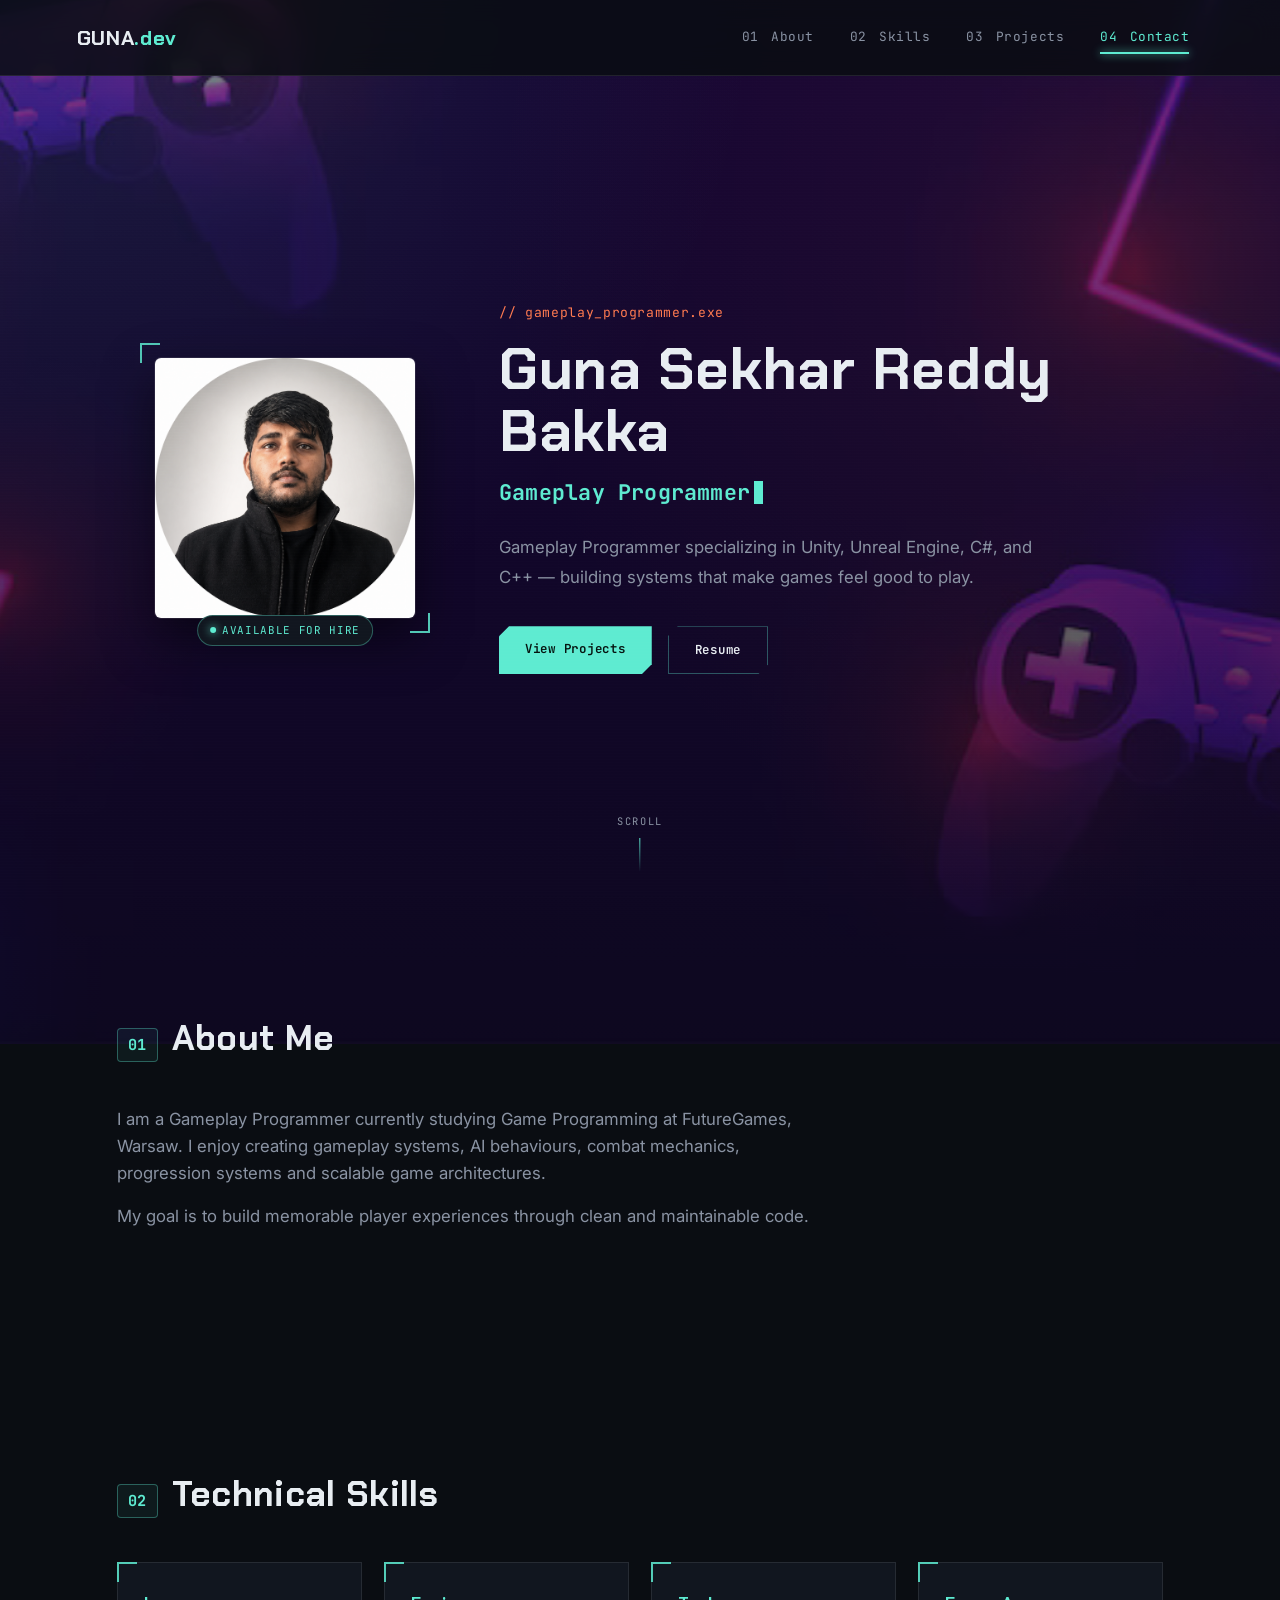
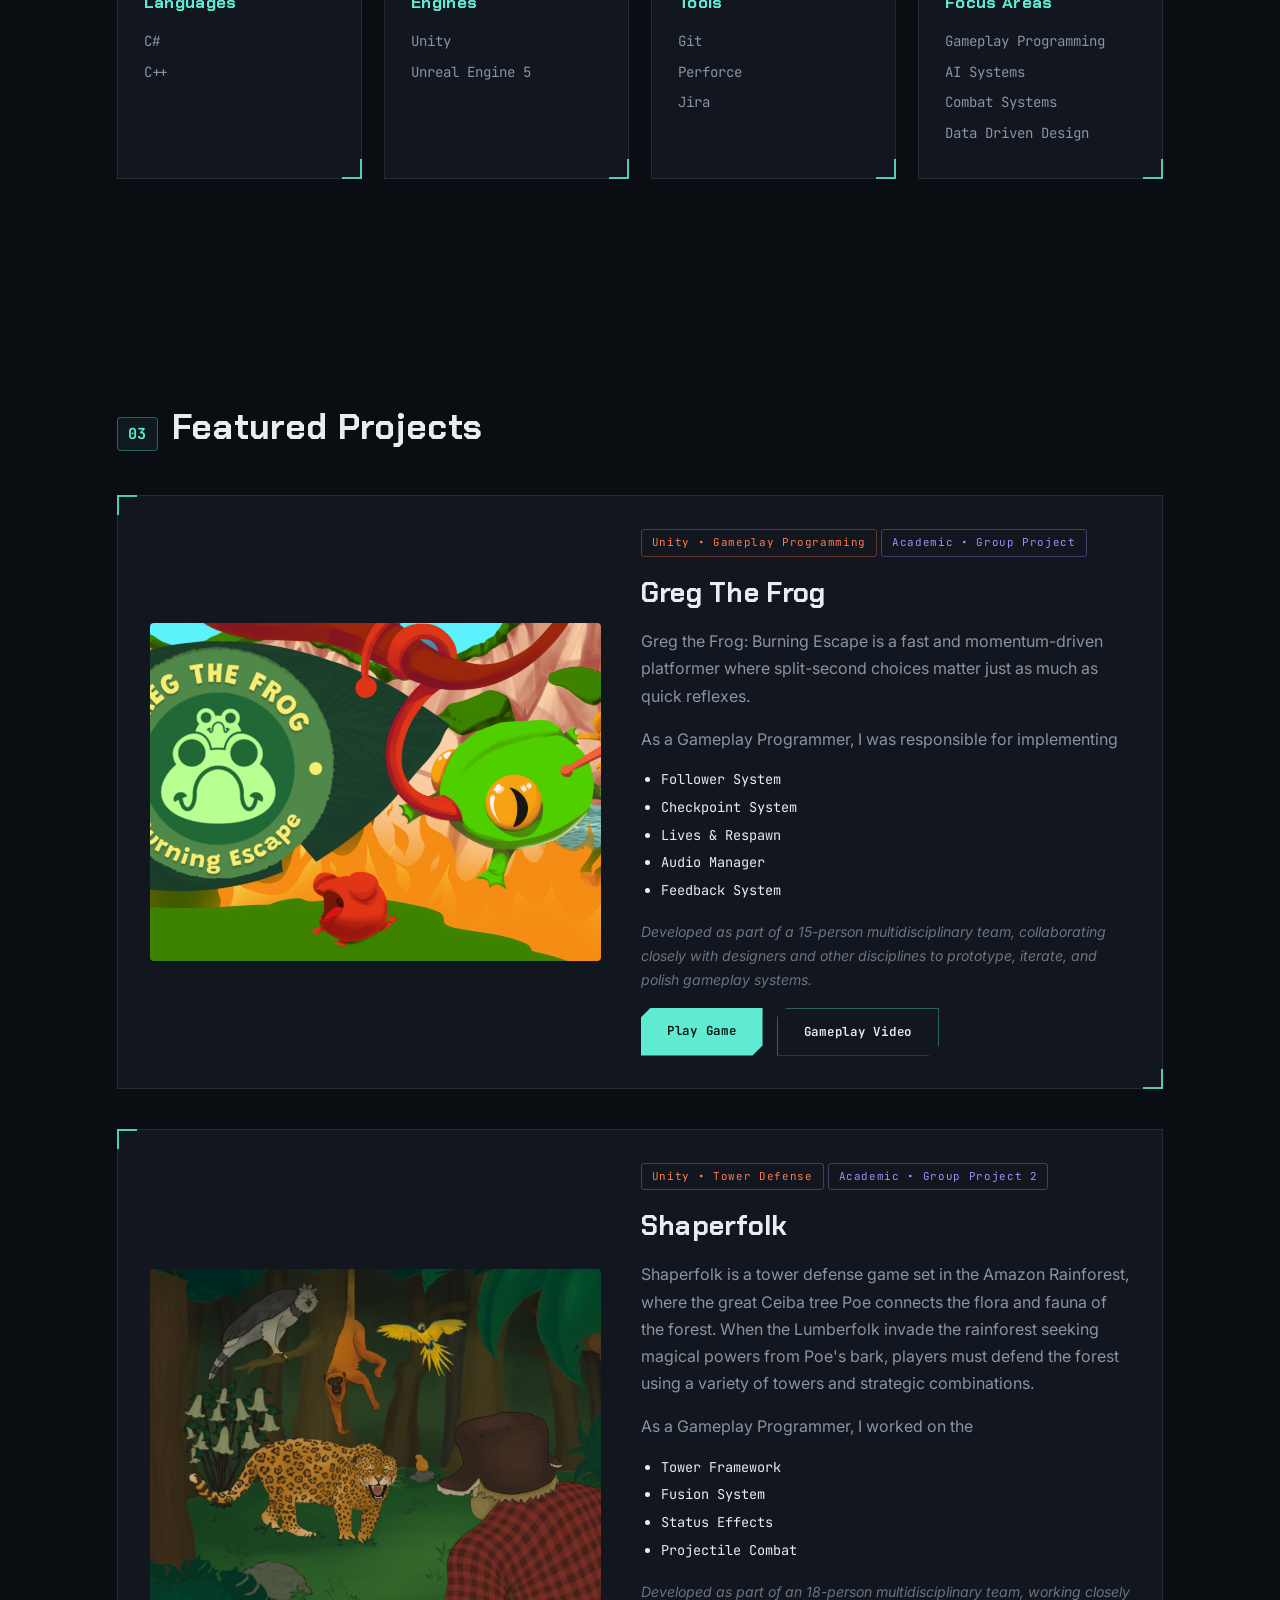
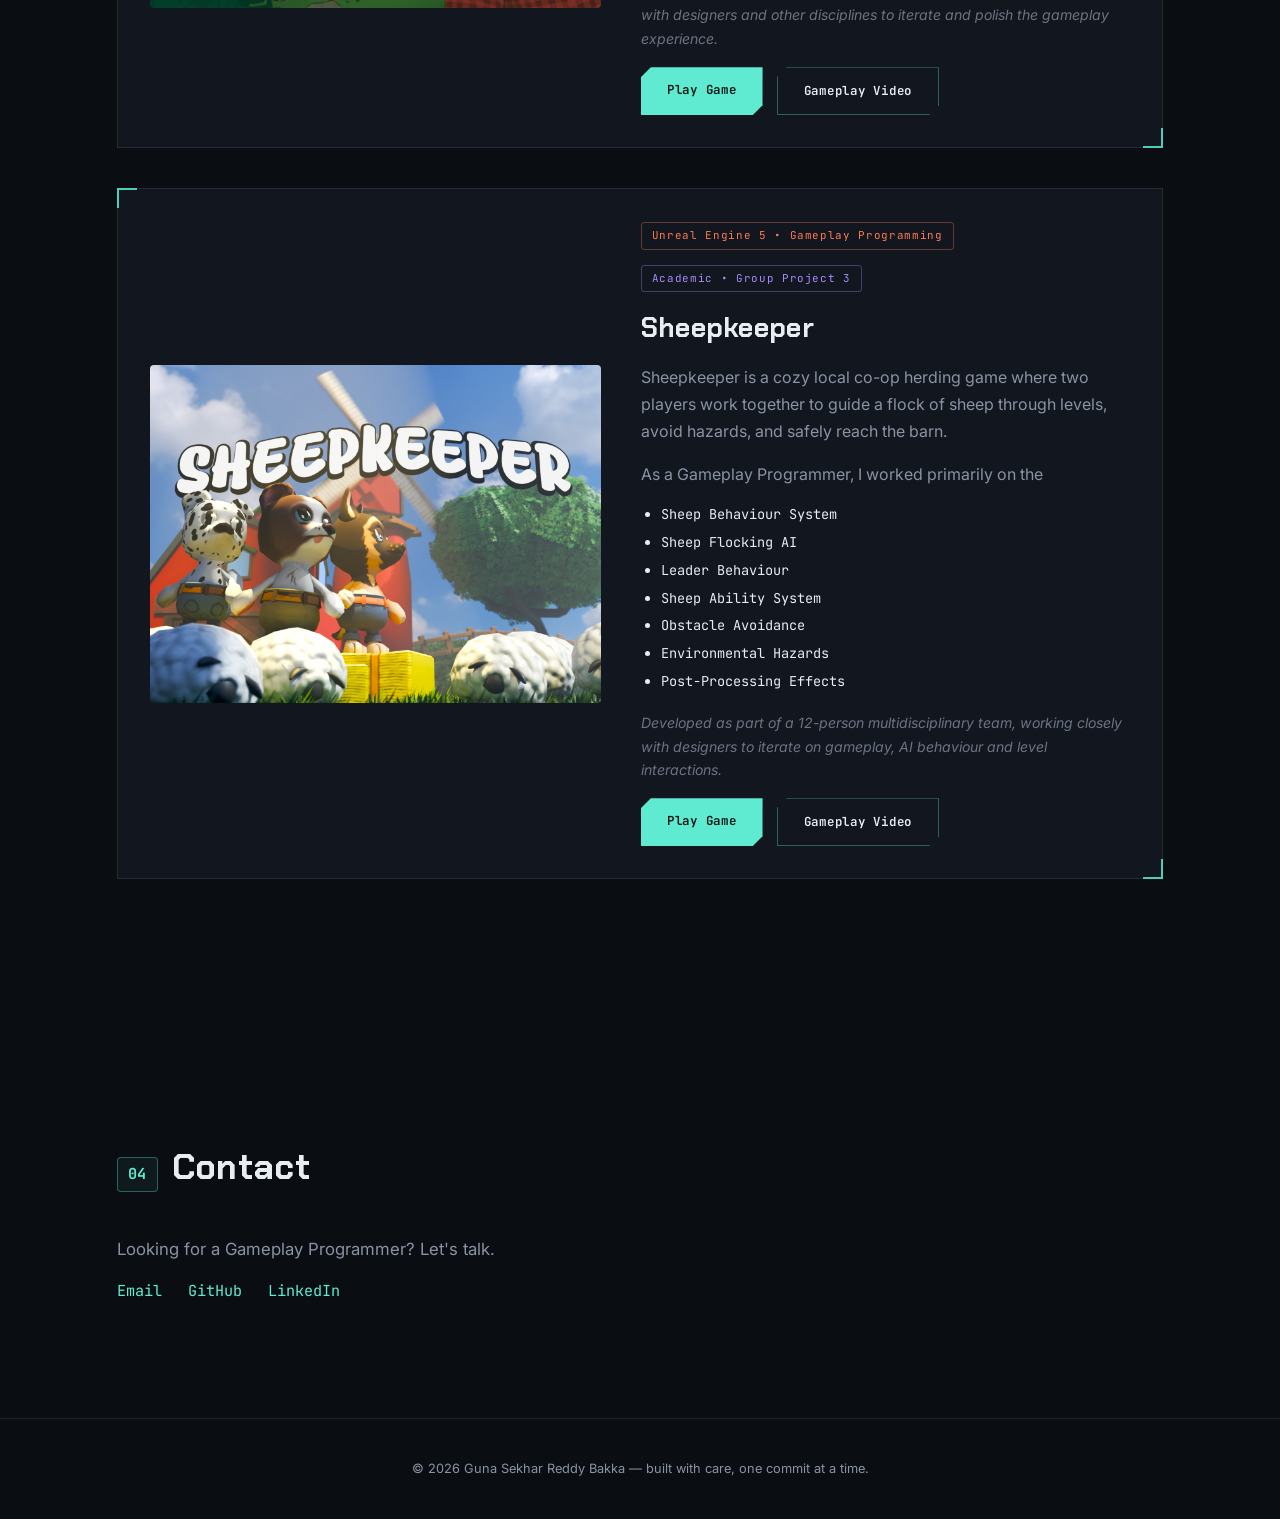
==== commit 60c61591: "Updated projects and resume" ====
--- a/index.html
+++ b/index.html
@@ -1,62 +1,70 @@
 ﻿<!DOCTYPE html>
 <html lang="en">
 <head>
-    <meta charset="UTF-8">
-    <meta name="viewport" content="width=device-width, initial-scale=1.0">
-    <title>Guna Sekhar Reddy | Gameplay Programmer</title>
-
-    <link rel="stylesheet" href="Style.css">
+<meta charset="UTF-8">
+<meta name="viewport" content="width=device-width, initial-scale=1.0">
+<title>Guna Sekhar Reddy | Gameplay Programmer</title>
+<meta name="description" content="Guna Sekhar Reddy Bakka — Gameplay Programmer specializing in Unity, Unreal Engine, C# and C++.">
+
+<link rel="preconnect" href="https://fonts.googleapis.com">
+<link rel="preconnect" href="https://fonts.gstatic.com" crossorigin>
+<link href="https://fonts.googleapis.com/css2?family=Chakra+Petch:wght@500;600;700&family=Inter:wght@400;500;600&family=JetBrains+Mono:wght@400;500;600&display=swap" rel="stylesheet">
+
+<link rel="stylesheet" href="Style.css">
 </head>
 <body>
 
-    <nav>
-        <div class="logo">Guna.dev</div>
-
-        <ul>
-            <li><a href="#about">About</a></li>
-            <li><a href="#skills">Skills</a></li>
-            <li><a href="#projects">Projects</a></li>
-            <li><a href="#contact">Contact</a></li>
-        </ul>
-    </nav>
-
-<header class="hero">
+<div class="scanlines" aria-hidden="true"></div>
+
+<nav>
+    <div class="logo">GUNA<span>.dev</span></div>
+
+    <button class="nav-toggle" id="navToggle" aria-label="Toggle menu" aria-expanded="false">
+        <span></span><span></span><span></span>
+    </button>
+
+    <ul id="navList">
+        <li><a href="#about" data-nav>01 <em>About</em></a></li>
+        <li><a href="#skills" data-nav>02 <em>Skills</em></a></li>
+        <li><a href="#projects" data-nav>03 <em>Projects</em></a></li>
+        <li><a href="#contact" data-nav>04 <em>Contact</em></a></li>
+    </ul>
+</nav>
+
+<header class="hero" id="top">
 
     <div class="hero-content">
 
         <div class="hero-profile">
 
-            <div class="profile-container">
+            <div class="profile-container hud-frame">
                 <img
                     src="assests/guna-profile.png"
-                    alt="Guna Sekhar Reddy"
+                    alt="Portrait of Guna Sekhar Reddy Bakka"
                     class="profile-image"
                 >
+                <div class="status-chip">
+                    <span class="dot"></span> AVAILABLE FOR HIRE
+                </div>
             </div>
 
             <div class="hero-text">
 
+                <p class="eyebrow">// gameplay_programmer.exe</p>
+
                 <h1>Guna Sekhar Reddy Bakka</h1>
 
-                <h2 id="typing"></h2>
-
-                <p>
+                <h2><span id="typing"></span><span class="cursor" aria-hidden="true"></span></h2>
+
+                <p class="hero-desc">
                     Gameplay Programmer specializing in
-                    Unity, Unreal Engine, C#, and C++.
+                    Unity, Unreal Engine, C#, and C++ —
+                    building systems that make games feel good to play.
                 </p>
 
                 <div class="buttons">
-
-                    <a href="#projects" class="btn">
-                        View Projects
-                    </a>
-
-                    <a href="assests/resume.pdf"
-                       target="_blank"
-                       class="btn btn-outline">
-                        Resume
-                    </a>
-
+                    <a href="#projects" class="btn">View Projects</a>
+                    <a href="assests/resume.pdf" target="_blank" class="btn btn-outline">Resume</a>
                 </div>
 
             </div>
@@ -65,51 +73,57 @@
 
     </div>
 
+    <a href="#about" class="scroll-cue" aria-label="Scroll to about section">
+        <span>SCROLL</span>
+        <div class="scroll-line"></div>
+    </a>
+
 </header>
+
     <section id="about">
 
-        <h2>About Me</h2>
-
-        <p>
-            I am a Gameplay Programmer currently studying
-            Game Programming at FutureGames, Warsaw.
-
-            I enjoy creating gameplay systems, AI behaviours,
-            combat mechanics, progression systems and
-            scalable game architectures.
-
-            My goal is to build memorable player experiences
-            through clean and maintainable code.
+        <h2 class="section-title"><span class="tag">01</span> About Me</h2>
+
+        <p class="reveal">
+            I am a Gameplay Programmer currently studying Game Programming
+            at FutureGames, Warsaw. I enjoy creating gameplay systems, AI
+            behaviours, combat mechanics, progression systems and scalable
+            game architectures.
         </p>
 
+        <p class="reveal">
+            My goal is to build memorable player experiences through clean
+            and maintainable code.
+        </p>
+
     </section>
 
     <section id="skills">
 
-        <h2>Technical Skills</h2>
+        <h2 class="section-title"><span class="tag">02</span> Technical Skills</h2>
 
         <div class="skill-grid">
 
-            <div class="card">
+            <div class="card hud-frame reveal">
                 <h3>Languages</h3>
                 <p>C#</p>
                 <p>C++</p>
             </div>
 
-            <div class="card">
+            <div class="card hud-frame reveal">
                 <h3>Engines</h3>
                 <p>Unity</p>
                 <p>Unreal Engine 5</p>
             </div>
 
-            <div class="card">
+            <div class="card hud-frame reveal">
                 <h3>Tools</h3>
                 <p>Git</p>
                 <p>Perforce</p>
                 <p>Jira</p>
             </div>
 
-            <div class="card">
+            <div class="card hud-frame reveal">
                 <h3>Focus Areas</h3>
                 <p>Gameplay Programming</p>
                 <p>AI Systems</p>
@@ -123,55 +137,65 @@
 
     <section id="projects">
 
-        <h2>Featured Projects</h2>
-
-        <div class="project">
-
-            <img src="assests/greg-the-frog.png">
+        <h2 class="section-title"><span class="tag">03</span> Featured Projects</h2>
+
+        <div class="project hud-frame reveal">
+
+            <img src="assests/greg-the-frog.png" alt="Greg The Frog gameplay screenshot">
 
             <div class="project-info">
 
+                <span class="project-tag">Unity • Gameplay Programming</span>
+		<span class="project-tag-group">Academic • Group Project</span>
+
                 <h3>Greg The Frog</h3>
-
-                <p>
-                    Gameplay systems focused on frog rescue,
-                    follower mechanics, checkpoints,
-                    progression tracking and audio management.
+		<p>
+		   Greg the Frog: Burning Escape is a fast and momentum-driven platformer where split-second choices matter just as much as quick reflexes. 
+		</p>
+
+                <p>
+                    As a Gameplay Programmer, I was responsible for implementing
                 </p>
 
                 <ul>
                     <li>Follower System</li>
                     <li>Checkpoint System</li>
-                    <li>Lives & Respawn</li>
+                    <li>Lives &amp; Respawn</li>
                     <li>Audio Manager</li>
+		    <li>Feedback System</li>
                 </ul>
 
-                <a href="https://futuregames.itch.io/greg-the-frog" target="_blank" class="btn">
-                    Play Game
-                </a>
-
-                <a href="https://www.youtube.com/watch?v=Oufd0Ngkfu0" target="_blank" class="btn btn-outline">
-                    Gameplay Video
-                </a>
-
-            </div>
-
-        </div>
-
-        <div class="project">
-
-            <img src="assests/shaperfolk.png">
+		 <p class="team-info">
+                    Developed as part of a 15-person multidisciplinary team, collaborating closely with designers and other disciplines to prototype, iterate, and polish gameplay systems.
+                </p>
+
+                <div class="project-buttons">
+                    <a href="https://futuregames.itch.io/greg-the-frog" target="_blank" class="btn">Play Game</a>
+                    <a href="https://www.youtube.com/watch?v=Oufd0Ngkfu0" target="_blank" class="btn btn-outline">Gameplay Video</a>
+                </div>
+
+            </div>
+
+        </div>
+
+        <div class="project hud-frame reveal">
+
+            <img src="assests/shaperfolk.png" alt="Shaperfolk gameplay screenshot">
 
             <div class="project-info">
 
+                <span class="project-tag">Unity • Tower Defense</span>
+		<span class="project-tag-group">Academic • Group Project 2</span>
+
                 <h3>Shaperfolk</h3>
 
                 <p>
-                    Modular tower defense architecture
-                    featuring configurable towers,
-                    fusion systems and combat mechanics.
-                </p>
-
+                    Shaperfolk is a tower defense game set in the Amazon Rainforest, where the great Ceiba tree Poe connects the flora and fauna of the forest.
+		     When the Lumberfolk invade the rainforest seeking magical powers from Poe's
+ 		    bark, players must defend the forest using a variety of towers and strategic combinations.
+                </p>
+		<p>
+		   As a Gameplay Programmer, I worked on the </p>
                 <ul>
                     <li>Tower Framework</li>
                     <li>Fusion System</li>
@@ -179,102 +203,89 @@
                     <li>Projectile Combat</li>
                 </ul>
 
-                <a href="https://futuregames.itch.io/shaperfolk" target="_blank" class="btn">
-                    Play Game
-                </a>
-
-                <a href="https://www.youtube.com/watch?v=2InpBySqrmQ" target="_blank" class="btn btn-outline">
-                    Gameplay Video
-                </a>
-
-            </div>
-
-        </div>
-
-<div class="project">
-
-    <img src="assests/sheepkeeper.png"
-         alt="Sheepkeeper gameplay">
-
-    <div class="project-info">
-
-        <h3>Sheepkeeper</h3>
-
-        <span class="project-tag">
-            Unreal Engine 5 • Gameplay Programming
-        </span>
-
-        <p>
-            Sheepkeeper is a cozy local co-op herding game where
-            two players work together to guide a flock of sheep
-            through levels, avoid hazards, and safely reach the barn.
-        </p>
-
-        <p>
-            As a Gameplay Programmer, I worked primarily on the
-            sheep AI and flocking behaviour, including flock movement,
-            obstacle avoidance, environmental hazards and gameplay
-            interactions.
-        </p>
-
-        <ul>
-            <li>Sheep Flocking AI</li>
-            <li>Obstacle Avoidance</li>
-            <li>Environmental Hazards</li>
-            <li>Falling Platform Systems</li>
-            <li>Post-Processing Effects</li>
-            <li>Gameplay Systems</li>
-            <li>Unreal Engine 5</li>
-            <li>Team Development</li>
-        </ul>
-
-        <p class="team-info">
-            Developed as part of a 12-person multidisciplinary team,
-            working closely with designers to iterate on gameplay,
-            AI behaviour and level interactions.
-        </p>
-
-        <div class="project-buttons">
-
-            <a href="https://futuregames.itch.io/sheepkeeper"
-               target="_blank"
-               class="btn">
-                Play Game
-            </a>
-
-        </div>
-
-    </div>
-
-</div>
+		<p class="team-info">
+                   	Developed as part of an 18-person multidisciplinary team, 
+			working closely with designers and other disciplines to iterate and polish the gameplay experience.
+                </p>
+
+
+                <div class="project-buttons">
+                    <a href="https://futuregames.itch.io/shaperfolk" target="_blank" class="btn">Play Game</a>
+                    <a href="https://www.youtube.com/watch?v=2InpBySqrmQ" target="_blank" class="btn btn-outline">Gameplay Video</a>
+                </div>
+
+            </div>
+
+        </div>
+
+        <div class="project hud-frame reveal">
+
+            <img src="assests/sheepkeeper.png" alt="Sheepkeeper gameplay screenshot">
+
+            <div class="project-info">
+
+                <span class="project-tag">Unreal Engine 5 • Gameplay Programming</span>
+		<span class="project-tag-group">Academic • Group Project 3</span>
+
+                <h3>Sheepkeeper</h3>
+
+                <p>
+                    Sheepkeeper is a cozy local co-op herding game where
+                    two players work together to guide a flock of sheep
+                    through levels, avoid hazards, and safely reach the barn.
+                </p>
+
+                <p>
+                    As a Gameplay Programmer, I worked primarily on the
+                </p>
+
+                <ul>
+                    <li>Sheep Behaviour System</li>
+                    <li>Sheep Flocking AI</li>
+                    <li>Leader Behaviour</li>
+		    <li>Sheep Ability System</li>
+                    <li>Obstacle Avoidance</li>
+                    <li>Environmental Hazards</li>
+                    <li>Post-Processing Effects</li>
+                </ul>
+
+                <p class="team-info">
+                    Developed as part of a 12-person multidisciplinary team,
+                    working closely with designers to iterate on gameplay,
+                    AI behaviour and level interactions.
+                </p>
+
+                <div class="project-buttons">
+                    <a href="https://futuregames.itch.io/sheepkeeper" target="_blank" class="btn">Play Game</a>
+		    <a href="https://www.youtube.com/watch?v=l9Z9COZ32BE" target="_blank" class="btn btn-outline">Gameplay Video</a>
+
+                </div>
+
+            </div>
+
+        </div>
 
     </section>
 
     <section id="contact">
 
-        <h2>Contact</h2>
-
-        <p>
-            Looking for a Gameplay Programmer?
-        </p>
-
-        <div class="socials">
-
-            <a href="mailto:gunashekarbakka@gmail.com">
-                Email
-            </a>
-
-            <a href="https://github.com/gunashekar457" target="_blank">
-                GitHub
-            </a>
-
-            <a href="https://www.linkedin.com/in/guna-sekhar-bakka/" target="_blank">
-                LinkedIn
-            </a>
-
-        </div>
-
-    </section>
+        <h2 class="section-title"><span class="tag">04</span> Contact</h2>
+
+        <p class="reveal">Looking for a Gameplay Programmer? Let's talk.</p>
+
+        <div class="socials reveal">
+
+            <a href="mailto:gunashekarbakka@gmail.com">Email</a>
+            <a href="https://github.com/gunashekar457" target="_blank">GitHub</a>
+            <a href="https://www.linkedin.com/in/guna-sekhar-bakka/" target="_blank">LinkedIn</a>
+
+        </div>
+
+    </section>
+
+    <footer>
+        <p>&copy; <span id="year"></span> Guna Sekhar Reddy Bakka — built with care, one commit at a time.</p>
+    </footer>
 
     <script src="Script.js"></script>
 
--- a/Style.css
+++ b/Style.css
@@ -1,83 +1,278 @@
-﻿*{
-    margin:0;
-    padding:0;
-    box-sizing:border-box;
-}
-
-html{
-    scroll-behavior:smooth;
-}
-
-body{
-    background:linear-gradient(
-        -45deg,
-        #0d1117,
-        #161b22,
-        #0a192f,
-        #0d1117
-    );
-
-    background-size:400% 400%;
-    animation:gradientMove 15s ease infinite;
-
-    color:white;
-    font-family:'Segoe UI',sans-serif;
-
-    min-height:100vh;
-}
-
-@keyframes gradientMove{
-    0%{background-position:0% 50%;}
-    50%{background-position:100% 50%;}
-    100%{background-position:0% 50%;}
-}
-
-nav{
-    position:sticky;
-    top:0;
-    z-index:1000;
-
-    display:flex;
-    justify-content:space-between;
-    align-items:center;
-
-    padding:20px 10%;
-
-    background:rgba(13,17,23,.85);
-    backdrop-filter:blur(12px);
-
-    border-bottom:1px solid rgba(255,255,255,.08);
-}
-
-.logo{
-    font-size:1.4rem;
-    font-weight:700;
-    color:#58a6ff;
-}
-
-nav ul{
-    display:flex;
-    list-style:none;
-    gap:25px;
-}
-
-nav a{
-    text-decoration:none;
-    color:white;
-    transition:.3s;
-}
-
-nav a:hover{
-    color:#58a6ff;
-}
-
+﻿/* ============================================
+   TOKENS
+   ============================================ */
+:root {
+    --bg: #0A0D12;
+    --bg-panel: #11161F;
+    --bg-panel-alt: #161C27;
+    --border: rgba(255,255,255,.09);
+    --border-strong: rgba(94,235,209,.35);
+    --accent: #5EEBD1; /* HUD cyan   */
+    --accent-warm: #FF7A50; /* HUD amber/orange */
+    --text: #E8EDF2;
+    --text-dim: #8A93A3;
+    --font-display: 'Chakra Petch', sans-serif;
+    --font-body: 'Inter', sans-serif;
+    --font-mono: 'JetBrains Mono', monospace;
+    --nav-h: 76px;
+}
+
+* {
+    margin: 0;
+    padding: 0;
+    box-sizing: border-box;
+}
+
+html {
+    scroll-behavior: smooth;
+}
+
+body {
+    background: var(--bg);
+    color: var(--text);
+    font-family: var(--font-body);
+    min-height: 100vh;
+    overflow-x: hidden;
+    line-height: 1.6;
+}
+
+::selection {
+    background: var(--accent);
+    color: #04110D;
+}
+
+a {
+    color: inherit;
+}
+
+img {
+    display: block;
+    max-width: 100%;
+}
+
+/* subtle ambient glow + scanlines, fixed atmosphere */
+body::before {
+    content: "";
+    position: fixed;
+    inset: -10%;
+    background-image: radial-gradient(circle at 15% 10%, rgba(94,235,209,.10), transparent 40%), radial-gradient(circle at 85% 30%, rgba(255,122,80,.07), transparent 45%), linear-gradient(rgba(9,0,24,.5), rgba(6,8,14,.75)), url("assests/gaming-background.jpg");
+    background-size: cover;
+    background-position: center;
+    background-repeat: no-repeat;
+    z-index: -2;
+    transform: translate3d(0, calc(var(--scroll-position, 0) * -0.12px), 0) scale(1.1);
+    transition: transform .1s linear;
+}
+
+.scanlines {
+    position: fixed;
+    inset: 0;
+    pointer-events: none;
+    z-index: 40;
+    background: repeating-linear-gradient( to bottom, rgba(255,255,255,.025) 0px, rgba(255,255,255,.025) 1px, transparent 1px, transparent 3px );
+    opacity: .5;
+    mix-blend-mode: overlay;
+}
+
+@media (prefers-reduced-motion: reduce) {
+    * {
+        animation-duration: .001ms !important;
+        animation-iteration-count: 1 !important;
+        transition-duration: .001ms !important;
+        scroll-behavior: auto !important;
+    }
+}
+
+/* ============================================
+   TYPE
+   ============================================ */
+h1, h2, h3 {
+    font-family: var(--font-display);
+    letter-spacing: .01em;
+}
+
+.eyebrow, .tag, .project-tag,.project-tag-group, nav a, .status-chip, .scroll-cue span, .btn {
+    font-family: var(--font-mono);
+}
+
+.section-title {
+    display: flex;
+    align-items: baseline;
+    gap: 14px;
+    font-size: clamp(1.6rem, 3vw, 2.2rem);
+    margin-bottom: 40px;
+}
+
+    .section-title .tag {
+        font-size: .95rem;
+        color: var(--accent);
+        border: 1px solid var(--border-strong);
+        padding: 4px 10px;
+        border-radius: 4px;
+        background: rgba(94,235,209,.06);
+    }
+
+/* ============================================
+   NAV
+   ============================================ */
+nav {
+    position: sticky;
+    top: 0;
+    z-index: 1000;
+    height: var(--nav-h);
+    display: flex;
+    justify-content: space-between;
+    align-items: center;
+    padding: 0 6%;
+    background: rgba(10,13,18,.85);
+    backdrop-filter: blur(14px);
+    border-bottom: 1px solid var(--border);
+}
+
+.logo {
+    font-family: var(--font-display);
+    font-size: 1.3rem;
+    font-weight: 700;
+    color: var(--text);
+    letter-spacing: .03em;
+}
+
+    .logo span {
+        color: var(--accent);
+    }
+
+nav ul {
+    display: flex;
+    list-style: none;
+    gap: 8px;
+}
+
+nav a {
+    display: block;
+    text-decoration: none;
+    color: var(--text-dim);
+    font-size: .8rem;
+    letter-spacing: .04em;
+    padding: 8px 14px;
+    border-radius: 4px;
+    transition: color .25s, background .25s;
+    position: relative;
+}
+
+    nav a em {
+        color: inherit;
+        font-style: normal;
+        margin-left: 4px;
+    }
+
+    nav a:hover {
+        color: var(--text);
+        background: rgba(255,255,255,.04);
+    }
+
+    nav a.active {
+        color: var(--accent);
+    }
+
+        nav a.active::after {
+            content: "";
+            position: absolute;
+            left: 14px;
+            right: 14px;
+            bottom: 2px;
+            height: 2px;
+            background: var(--accent);
+            box-shadow: 0 0 8px var(--accent);
+        }
+
+.nav-toggle {
+    display: none;
+    flex-direction: column;
+    justify-content: center;
+    gap: 5px;
+    width: 34px;
+    height: 34px;
+    background: none;
+    border: 1px solid var(--border);
+    border-radius: 6px;
+    cursor: pointer;
+}
+
+    .nav-toggle span {
+        display: block;
+        height: 2px;
+        background: var(--text);
+        margin: 0 7px;
+        transition: transform .3s, opacity .3s;
+    }
+
+    .nav-toggle[aria-expanded="true"] span:nth-child(1) {
+        transform: translateY(7px) rotate(45deg);
+    }
+
+    .nav-toggle[aria-expanded="true"] span:nth-child(2) {
+        opacity: 0;
+    }
+
+    .nav-toggle[aria-expanded="true"] span:nth-child(3) {
+        transform: translateY(-7px) rotate(-45deg);
+    }
+
+/* ============================================
+   HUD FRAME (signature element)
+   ============================================ */
+.hud-frame {
+    position: relative;
+}
+
+    .hud-frame::before,
+    .hud-frame::after,
+    .hud-frame .profile-image {
+    }
+
+    .hud-frame::before,
+    .hud-frame::after {
+        content: "";
+        position: absolute;
+        width: 18px;
+        height: 18px;
+        border: 2px solid var(--accent);
+        opacity: .85;
+        transition: width .3s, height .3s;
+        pointer-events: none;
+    }
+
+    .hud-frame::before {
+        top: -1px;
+        left: -1px;
+        border-right: none;
+        border-bottom: none;
+    }
+
+    .hud-frame::after {
+        bottom: -1px;
+        right: -1px;
+        border-left: none;
+        border-top: none;
+    }
+
+    .hud-frame:hover::before,
+    .hud-frame:hover::after {
+        width: 26px;
+        height: 26px;
+    }
+
+/* ============================================
+   HERO
+   ============================================ */
 .hero {
     position: relative;
-    min-height: 90vh;
+    min-height: calc(100vh - var(--nav-h));
     display: flex;
     justify-content: center;
     align-items: center;
     overflow: hidden;
+    padding: 60px 6%;
 }
 
 .hero-content {
@@ -85,7 +280,6 @@
     z-index: 2;
     width: 100%;
     max-width: 1200px;
-    padding: 40px;
 }
 
 .hero-profile {
@@ -95,230 +289,388 @@
     gap: 70px;
 }
 
-/* PROFILE PHOTO */
-
 .profile-container {
     flex-shrink: 0;
+    padding: 14px;
 }
 
 .profile-image {
-    width: 280px;
-    height: 280px;
+    width: 260px;
+    height: 260px;
     object-fit: cover;
-    border-radius: 50%;
-    border: 3px solid #58a6ff;
-    box-shadow: 0 0 25px rgba(88,166,255,.5), 0 0 60px rgba(88,166,255,.2);
-    transition: .4s;
+    border-radius: 6px;
+    filter: grayscale(.15);
+    box-shadow: 0 0 0 1px var(--border), 0 20px 50px rgba(0,0,0,.5);
+    transition: filter .4s;
 }
 
     .profile-image:hover {
-        transform: scale(1.05);
-        box-shadow: 0 0 35px rgba(88,166,255,.8), 0 0 80px rgba(88,166,255,.3);
-    }
-
-
-/* TEXT */
+        filter: grayscale(0);
+    }
+
+.status-chip {
+    position: absolute;
+    left: 50%;
+    bottom: -14px;
+    transform: translateX(-50%);
+    white-space: nowrap;
+    background: var(--bg-panel);
+    border: 1px solid var(--border-strong);
+    color: var(--accent);
+    font-size: .68rem;
+    letter-spacing: .06em;
+    padding: 6px 12px;
+    border-radius: 20px;
+    display: flex;
+    align-items: center;
+    gap: 6px;
+}
+
+    .status-chip .dot {
+        width: 6px;
+        height: 6px;
+        border-radius: 50%;
+        background: var(--accent);
+        box-shadow: 0 0 8px var(--accent);
+        animation: pulse 1.6s ease-in-out infinite;
+    }
+
+@keyframes pulse {
+    0%,100% {
+        opacity: 1;
+    }
+
+    50% {
+        opacity: .35;
+    }
+}
 
 .hero-text {
     text-align: left;
-    max-width: 650px;
+    max-width: 640px;
+}
+
+.eyebrow {
+    color: var(--accent-warm);
+    font-size: .82rem;
+    letter-spacing: .05em;
+    margin-bottom: 16px;
 }
 
 .hero h1 {
-    font-size: 4rem;
-    margin-bottom: 15px;
-    text-shadow: 0 0 10px #58a6ff, 0 0 20px #58a6ff, 0 0 40px #58a6ff;
+    font-size: clamp(2.2rem, 5vw, 3.6rem);
+    font-weight: 700;
+    margin-bottom: 12px;
+    line-height: 1.08;
 }
 
 .hero h2 {
-    color: #58a6ff;
-    min-height: 50px;
-    margin-bottom: 20px;
-}
-
-.hero p {
-    max-width: 650px;
-    margin-bottom: 30px;
-    font-size: 1.2rem;
+    color: var(--accent);
+    font-family: var(--font-mono);
+    font-size: clamp(1.05rem, 2vw, 1.35rem);
+    min-height: 34px;
+    margin-bottom: 22px;
+    display: flex;
+    align-items: center;
+}
+
+.cursor {
+    display: inline-block;
+    width: 9px;
+    height: 1.1em;
+    background: var(--accent);
+    margin-left: 4px;
+    animation: blink 1s step-end infinite;
+}
+
+@keyframes blink {
+    0%,100% {
+        opacity: 1;
+    }
+
+    50% {
+        opacity: 0;
+    }
+}
+
+.hero-desc {
+    max-width: 560px;
+    margin-bottom: 34px;
+    font-size: 1.05rem;
     line-height: 1.8;
-    opacity: .85;
+    color: var(--text-dim);
 }
 
 .buttons {
     display: flex;
-    gap: 15px;
-    justify-content: flex-start;
+    gap: 16px;
     flex-wrap: wrap;
 }
 
-.btn{
-    display:inline-block;
-
-    padding:12px 24px;
-
-    border-radius:10px;
-
-    text-decoration:none;
-
-    background:#58a6ff;
-    color:white;
-
-    transition:.3s;
-}
-
-.btn:hover{
-    transform:translateY(-4px);
-
-    box-shadow:
-    0 0 20px #58a6ff;
-}
-
-.btn-outline{
-    background:transparent;
-    border:1px solid #58a6ff;
-}
-
-section{
-    padding:100px 10%;
-}
-
-section h2{
-    font-size:2.2rem;
-    margin-bottom:30px;
-
-    color:#58a6ff;
-}
-
-.skill-grid{
-    display:grid;
-
-    grid-template-columns:
-    repeat(auto-fit,minmax(250px,1fr));
-
-    gap:25px;
-}
-
-.card{
-    background:rgba(255,255,255,.05);
-
-    backdrop-filter:blur(10px);
-
-    border:1px solid rgba(255,255,255,.08);
-
-    border-radius:18px;
-
-    padding:25px;
-
-    transition:.3s;
-}
-
-.card:hover{
-    transform:translateY(-8px);
-
-    box-shadow:
-    0 0 25px rgba(88,166,255,.4);
-}
-
-.card h3{
-    margin-bottom:15px;
-    color:#58a6ff;
-}
-
-.card p{
-    margin-bottom:10px;
-}
-
-.project{
-    display:flex;
-
-    gap:40px;
-
-    align-items:center;
-
-    background:rgba(255,255,255,.04);
-
-    border:1px solid rgba(255,255,255,.08);
-
-    border-radius:20px;
-
-    padding:30px;
-
-    margin-bottom:50px;
-
-    transition:.3s;
-}
-
-.project:hover{
-    transform:translateY(-5px);
-
-    box-shadow:
-    0 10px 30px rgba(88,166,255,.25);
-}
-
-.project img{
-    width:600px;
-    max-width:100%;
-
-    border-radius:18px;
-
-    transition:.4s;
-}
-
-.project img:hover{
-    transform:scale(1.03);
-
-    box-shadow:
-    0 0 30px rgba(88,166,255,.6);
-}
-
-.project-info h3{
-    font-size:2rem;
-    margin-bottom:15px;
-}
-
-.project-info p{
-    line-height:1.7;
-    margin-bottom:20px;
-}
-
-.project-info ul{
-    margin-left:20px;
-    margin-bottom:20px;
-}
-
-.project-info li{
-    margin-bottom:8px;
-}
-
-.socials{
-    display:flex;
-    gap:25px;
-    flex-wrap:wrap;
-}
-
-.socials a{
-    text-decoration:none;
-    color:#58a6ff;
-
-    transition:.3s;
-}
-
-.socials a:hover{
-    transform:translateY(-3px);
-}
-
-footer{
-    text-align:center;
-    padding:40px;
-
-    opacity:.7;
-}
-
-@media(max-width:1000px) {
+/* ============================================
+   BUTTONS — clipped HUD-style corners
+   ============================================ */
+.btn {
+    display: inline-block;
+    padding: 13px 26px;
+    font-size: .78rem;
+    letter-spacing: .06em;
+    text-decoration: none;
+    background: var(--accent);
+    color: #05130F;
+    font-weight: 600;
+    clip-path: polygon(10px 0, 100% 0, 100% calc(100% - 10px), calc(100% - 10px) 100%, 0 100%, 0 10px);
+    transition: transform .25s, box-shadow .25s, background .25s;
+}
+
+    .btn:hover {
+        transform: translateY(-3px);
+        box-shadow: 0 8px 24px rgba(94,235,209,.35);
+    }
+
+.btn-outline {
+    background: transparent;
+    border: 1px solid var(--border-strong);
+    color: var(--text);
+}
+
+    .btn-outline:hover {
+        background: rgba(94,235,209,.08);
+    }
+
+/* scroll cue */
+.scroll-cue {
+    position: absolute;
+    bottom: 28px;
+    left: 50%;
+    transform: translateX(-50%);
+    display: flex;
+    flex-direction: column;
+    align-items: center;
+    gap: 8px;
+    text-decoration: none;
+    color: var(--text-dim);
+    font-size: .65rem;
+    letter-spacing: .15em;
+    z-index: 2;
+}
+
+.scroll-line {
+    width: 1px;
+    height: 34px;
+    background: linear-gradient(var(--accent), transparent);
+    animation: scrollcue 1.8s ease-in-out infinite;
+}
+
+@keyframes scrollcue {
+    0% {
+        transform: scaleY(0);
+        transform-origin: top;
+    }
+
+    50% {
+        transform: scaleY(1);
+        transform-origin: top;
+    }
+
+    50.01% {
+        transform-origin: bottom;
+    }
+
+    100% {
+        transform: scaleY(0);
+        transform-origin: bottom;
+    }
+}
+
+/* ============================================
+   SECTIONS
+   ============================================ */
+section {
+    padding: 110px 6%;
+    max-width: 1200px;
+    margin: 0 auto;
+}
+
+    section > p {
+        max-width: 720px;
+        color: var(--text-dim);
+        font-size: 1.05rem;
+        margin-bottom: 16px;
+    }
+
+/* reveal-on-scroll */
+.reveal {
+    opacity: 0;
+    transform: translateY(24px);
+    transition: opacity .7s ease, transform .7s ease;
+}
+
+    .reveal.is-visible {
+        opacity: 1;
+        transform: none;
+    }
+
+/* ============================================
+   SKILLS
+   ============================================ */
+.skill-grid {
+    display: grid;
+    grid-template-columns: repeat(auto-fit, minmax(230px,1fr));
+    gap: 22px;
+}
+
+.card {
+    background: var(--bg-panel);
+    border: 1px solid var(--border);
+    padding: 26px;
+    transition: transform .3s, border-color .3s, background .3s;
+}
+
+    .card:hover {
+        transform: translateY(-6px);
+        border-color: var(--border-strong);
+        background: var(--bg-panel-alt);
+    }
+
+    .card h3 {
+        color: var(--accent);
+        font-size: 1.05rem;
+        margin-bottom: 14px;
+        letter-spacing: .02em;
+    }
+
+    .card p {
+        font-family: var(--font-mono);
+        font-size: .88rem;
+        color: var(--text-dim);
+        margin-bottom: 8px;
+    }
+
+/* ============================================
+   PROJECTS
+   ============================================ */
+.project {
+    display: flex;
+    gap: 40px;
+    align-items: center;
+    background: var(--bg-panel);
+    border: 1px solid var(--border);
+    padding: 32px;
+    margin-bottom: 40px;
+    transition: transform .3s, border-color .3s;
+}
+
+    .project:hover {
+        transform: translateY(-4px);
+        border-color: var(--border-strong);
+    }
+
+    .project img {
+        width: 46%;
+        max-width: 520px;
+        aspect-ratio: 4/3;
+        object-fit: cover;
+        border-radius: 4px;
+    }
+
+.project-tag {
+    display: inline-block;
+    font-size: .68rem;
+    letter-spacing: .06em;
+    color: var(--accent-warm);
+    border: 1px solid rgba(255,122,80,.35);
+    padding: 4px 10px;
+    border-radius: 3px;
+    margin-bottom: 14px;
+}
+
+.project-tag-group {
+    display: inline-block;
+    font-size: .68rem;
+    letter-spacing: .06em;
+    color: #A78BFA;
+    border: 1px solid rgba(167,139,250,.35);
+    padding: 4px 10px;
+    border-radius: 3px;
+    margin-bottom: 14px;
+}
+
+.project-info h3 {
+    font-size: 1.7rem;
+    margin-bottom: 14px;
+}
+
+.project-info p {
+    line-height: 1.7;
+    margin-bottom: 16px;
+    color: var(--text-dim);
+}
+
+.project-info ul {
+    margin: 0 0 18px 20px;
+}
+
+.project-info li {
+    margin-bottom: 6px;
+    font-family: var(--font-mono);
+    font-size: .85rem;
+    color: var(--text);
+}
+
+.team-info {
+    font-size: .88rem;
+    font-style: italic;
+    opacity: .75;
+}
+
+.project-buttons {
+    display: flex;
+    gap: 14px;
+    flex-wrap: wrap;
+}
+
+/* ============================================
+   CONTACT / FOOTER
+   ============================================ */
+.socials {
+    display: flex;
+    gap: 26px;
+    flex-wrap: wrap;
+    margin-top: 10px;
+}
+
+    .socials a {
+        text-decoration: none;
+        color: var(--accent);
+        font-family: var(--font-mono);
+        font-size: .95rem;
+        padding-bottom: 4px;
+        border-bottom: 1px solid transparent;
+        transition: border-color .25s, transform .25s;
+    }
+
+        .socials a:hover {
+            border-color: var(--accent);
+            transform: translateY(-2px);
+        }
+
+footer {
+    text-align: center;
+    padding: 40px 6%;
+    color: var(--text-dim);
+    font-size: .8rem;
+    border-top: 1px solid var(--border);
+}
+
+/* ============================================
+   RESPONSIVE
+   ============================================ */
+@media (max-width: 1000px) {
 
     .hero-profile {
         flex-direction: column;
-        gap: 35px;
+        gap: 40px;
         text-align: center;
     }
 
@@ -326,11 +678,11 @@
         text-align: center;
     }
 
-    .hero h1 {
-        font-size: 3rem;
-    }
-
-    .hero p {
+    .hero h2 {
+        justify-content: center;
+    }
+
+    .hero-desc {
         margin-left: auto;
         margin-right: auto;
     }
@@ -342,36 +694,66 @@
     .project {
         flex-direction: column;
     }
-}
-
-
-@media(max-width:700px) {
-
-    nav {
+
+        .project img {
+            width: 100%;
+            max-width: none;
+        }
+}
+
+@media (max-width: 780px) {
+
+    .nav-toggle {
+        display: flex;
+    }
+
+    #navList {
+        position: fixed;
+        top: var(--nav-h);
+        right: 0;
+        height: calc(100vh - var(--nav-h));
+        width: min(72vw, 300px);
+        background: rgba(10,13,18,.97);
+        backdrop-filter: blur(16px);
+        border-left: 1px solid var(--border);
         flex-direction: column;
-        gap: 15px;
-    }
-
-        nav ul {
-            flex-wrap: wrap;
-            justify-content: center;
+        gap: 2px;
+        padding: 24px;
+        transform: translateX(100%);
+        transition: transform .35s ease;
+    }
+
+        #navList.open {
+            transform: translateX(0);
         }
 
+        #navList a {
+            font-size: .95rem;
+            padding: 14px 10px;
+        }
+
+    section {
+        padding: 80px 7%;
+    }
+}
+
+@media (max-width: 480px) {
+
     .profile-image {
-        width: 200px;
-        height: 200px;
+        width: 190px;
+        height: 190px;
     }
 
     .hero h1 {
-        font-size: 2.2rem;
-    }
-
-    .hero p {
-        font-size: 1rem;
-    }
-
-    section {
-        padding: 70px 7%;
-    }
-}
-}+        font-size: 2rem;
+    }
+
+    .hero-desc {
+        font-size: .95rem;
+    }
+
+    .btn {
+        padding: 12px 20px;
+        font-size: .72rem;
+    }
+}
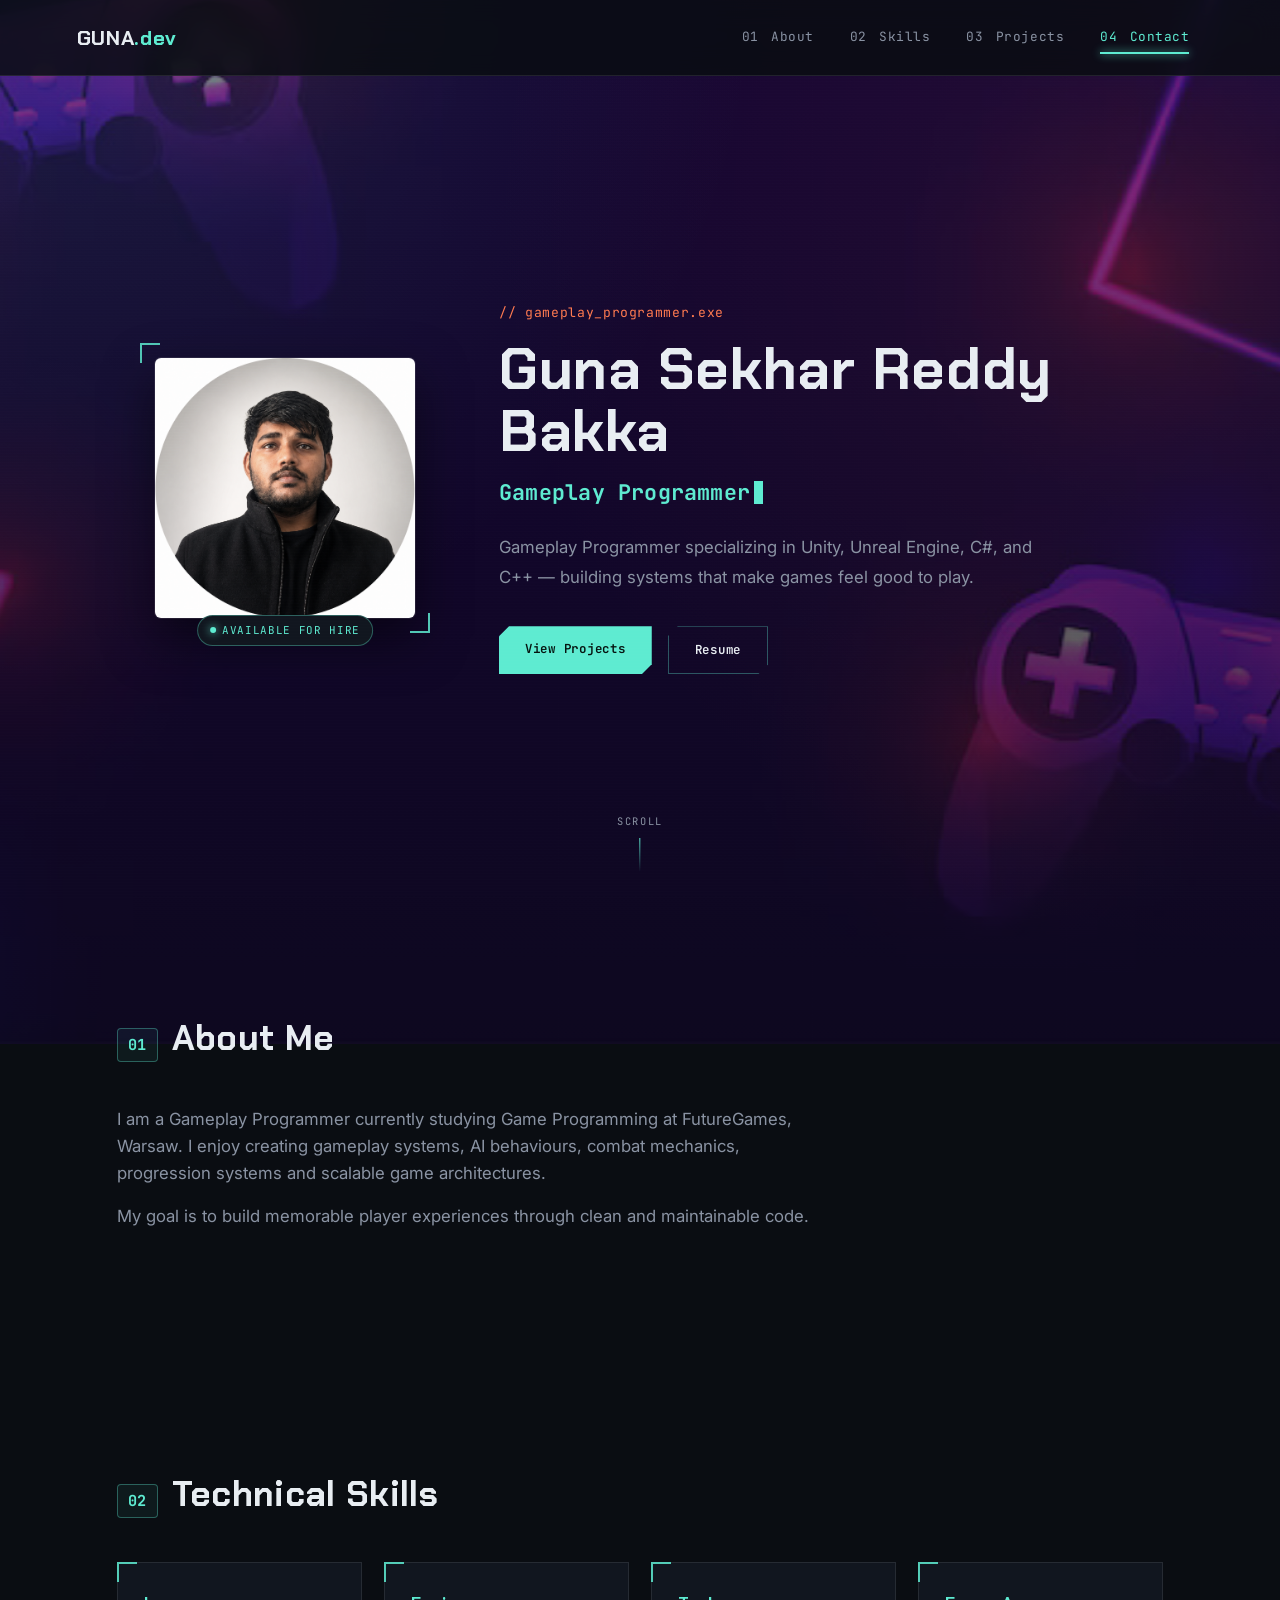
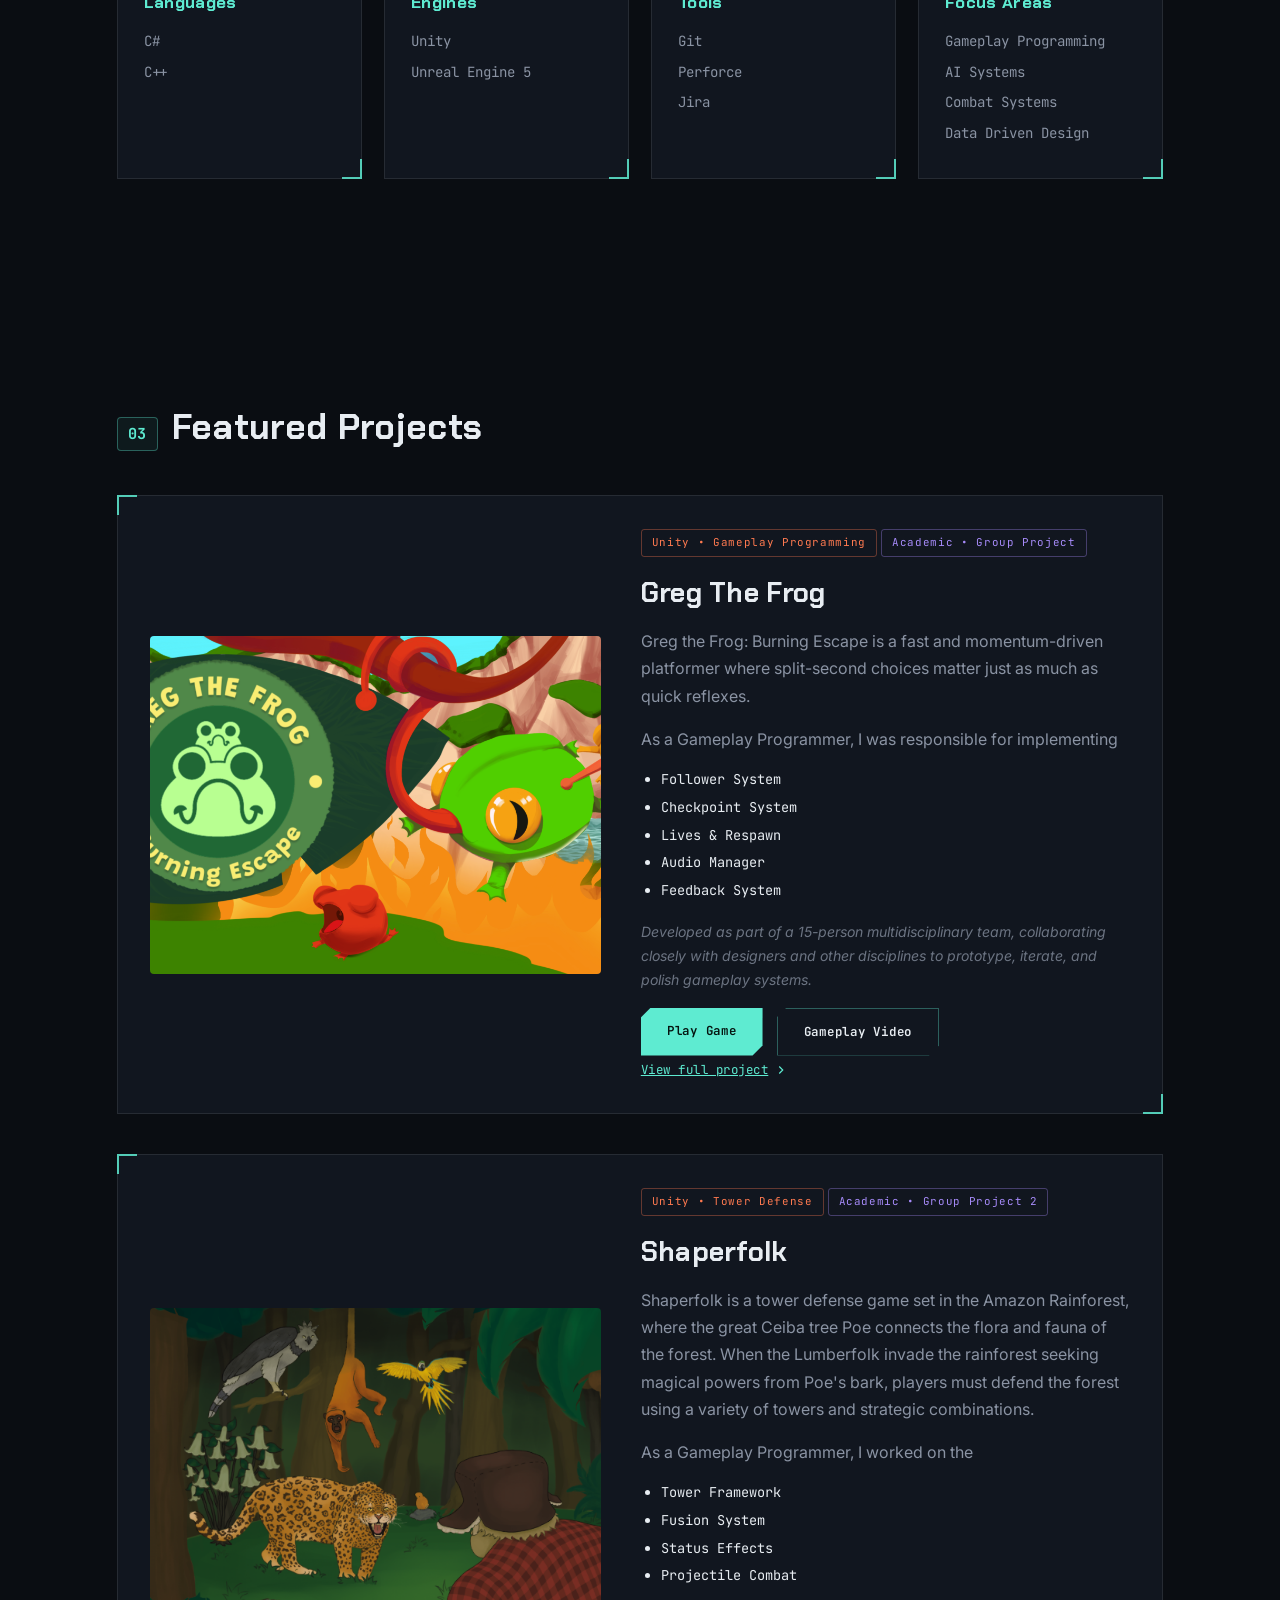
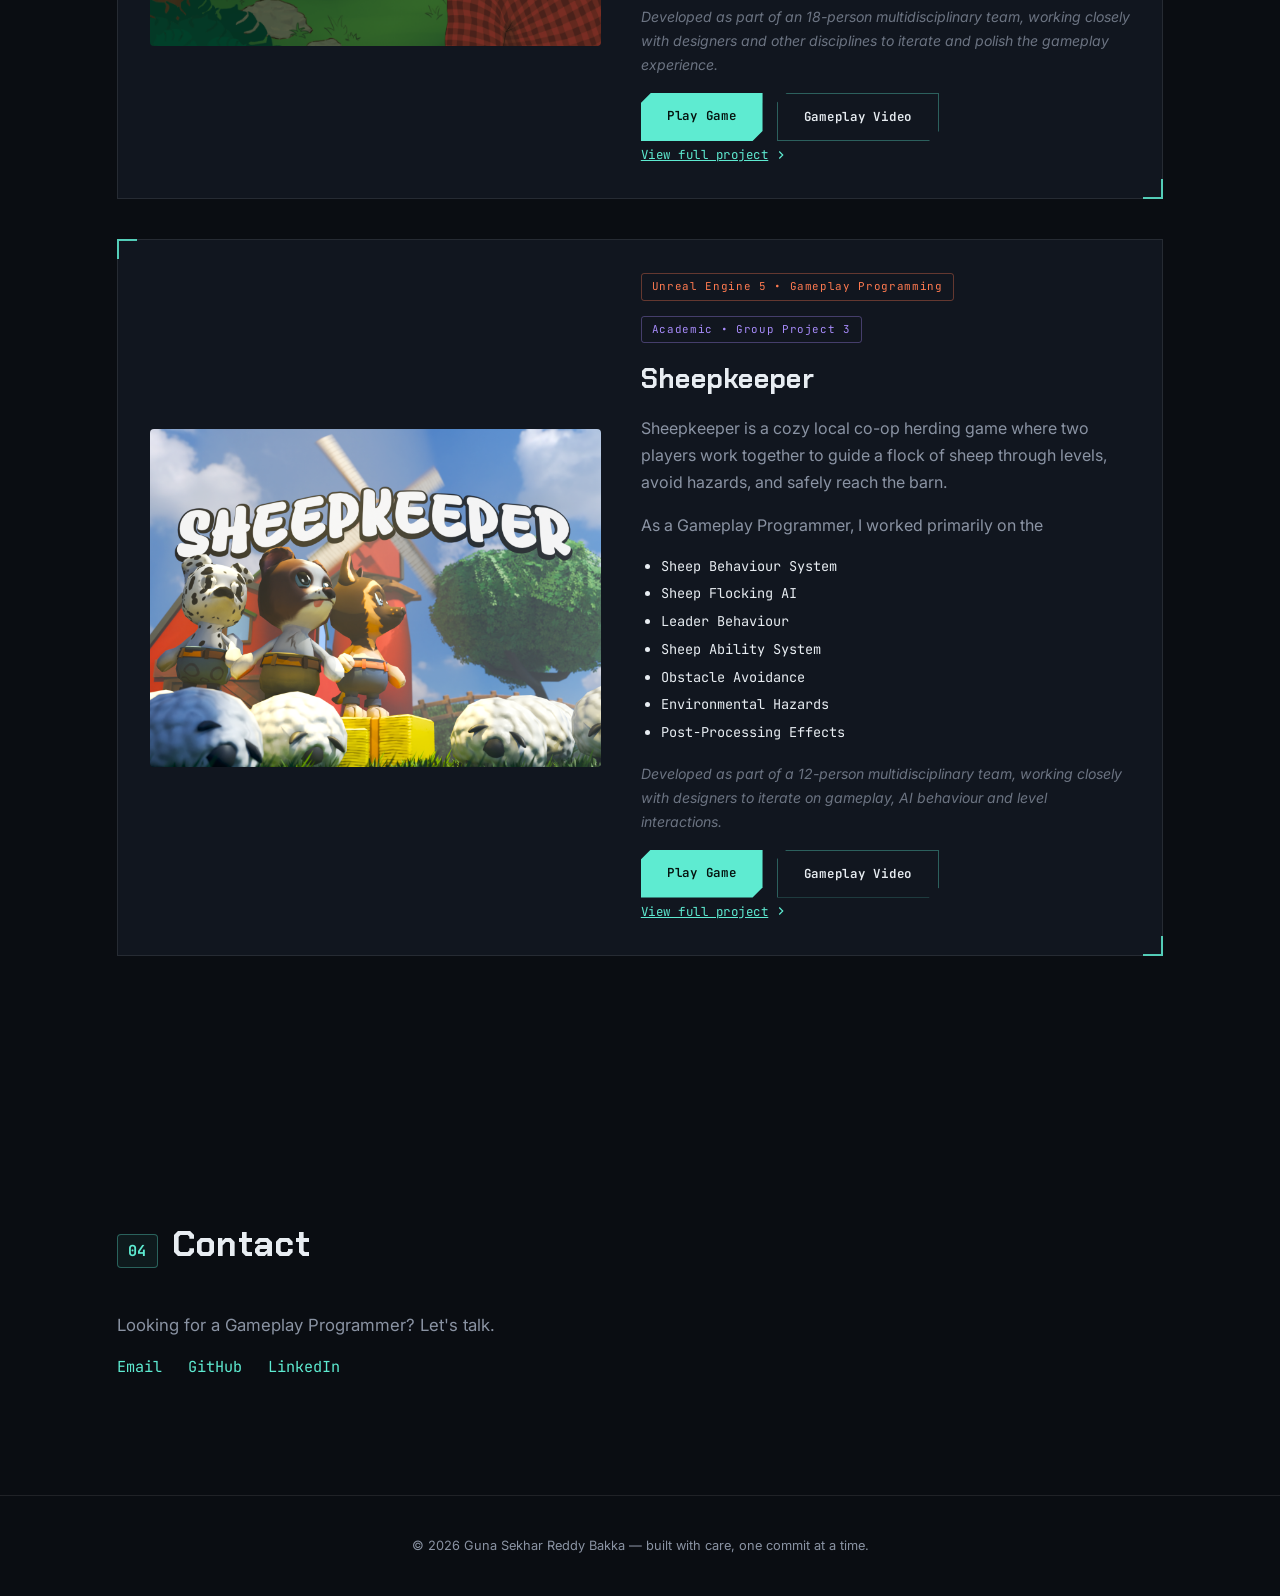
==== commit 8fb48711: "Updated portfolio updated each project with technical videos" ====
--- a/index.html
+++ b/index.html
@@ -139,7 +139,7 @@
 
         <h2 class="section-title"><span class="tag">03</span> Featured Projects</h2>
 
-        <div class="project hud-frame reveal">
+        <div class="project hud-frame reveal" data-link="greg-the-frog.html">
 
             <img src="assests/greg-the-frog.png" alt="Greg The Frog gameplay screenshot">
 
@@ -174,11 +174,15 @@
                     <a href="https://www.youtube.com/watch?v=Oufd0Ngkfu0" target="_blank" class="btn btn-outline">Gameplay Video</a>
                 </div>
 
-            </div>
-
-        </div>
-
-        <div class="project hud-frame reveal">
+                <a href="greg-the-frog.html" class="view-more">
+                    View full project <svg viewBox="0 0 24 24" fill="none" stroke="currentColor" stroke-width="2"><path d="M9 6l6 6-6 6"/></svg>
+                </a>
+
+            </div>
+
+        </div>
+
+        <div class="project hud-frame reveal" data-link="shaperfolk.html">
 
             <img src="assests/shaperfolk.png" alt="Shaperfolk gameplay screenshot">
 
@@ -214,11 +218,15 @@
                     <a href="https://www.youtube.com/watch?v=2InpBySqrmQ" target="_blank" class="btn btn-outline">Gameplay Video</a>
                 </div>
 
-            </div>
-
-        </div>
-
-        <div class="project hud-frame reveal">
+                <a href="shaperfolk.html" class="view-more">
+                    View full project <svg viewBox="0 0 24 24" fill="none" stroke="currentColor" stroke-width="2"><path d="M9 6l6 6-6 6"/></svg>
+                </a>
+
+            </div>
+
+        </div>
+
+        <div class="project hud-frame reveal" data-link="sheepkeeper.html">
 
             <img src="assests/sheepkeeper.png" alt="Sheepkeeper gameplay screenshot">
 
@@ -261,6 +269,10 @@
 
                 </div>
 
+                <a href="sheepkeeper.html" class="view-more">
+                    View full project <svg viewBox="0 0 24 24" fill="none" stroke="currentColor" stroke-width="2"><path d="M9 6l6 6-6 6"/></svg>
+                </a>
+
             </div>
 
         </div>
--- a/Style.css
+++ b/Style.css
@@ -91,7 +91,7 @@
     letter-spacing: .01em;
 }
 
-.eyebrow, .tag, .project-tag,.project-tag-group, nav a, .status-chip, .scroll-cue span, .btn {
+.eyebrow, .tag, .project-tag, .project-tag-group, nav a, .status-chip, .scroll-cue span, .btn {
     font-family: var(--font-mono);
 }
 
@@ -757,3 +757,261 @@
         font-size: .72rem;
     }
 }
+
+/* ============================================
+   CLICKABLE PROJECT CARDS (link to detail page)
+   ============================================ */
+.project[data-link] {
+    cursor: pointer;
+}
+
+    .project[data-link] img {
+        transition: transform .4s ease, filter .4s ease;
+    }
+
+    .project[data-link]:hover img {
+        transform: scale(1.02);
+        filter: brightness(1.06);
+    }
+
+.view-more {
+    display: inline-flex;
+    align-items: center;
+    gap: 6px;
+    font-family: var(--font-mono);
+    font-size: .78rem;
+    color: var(--accent);
+    letter-spacing: .04em;
+    margin-top: 4px;
+}
+
+    .view-more svg {
+        width: 14px;
+        height: 14px;
+        transition: transform .25s;
+    }
+
+.project[data-link]:hover .view-more svg {
+    transform: translateX(4px);
+}
+
+/* ============================================
+   PROJECT DETAIL PAGE
+   ============================================ */
+.back-link {
+    display: inline-flex;
+    align-items: center;
+    gap: 8px;
+    font-family: var(--font-mono);
+    font-size: .82rem;
+    color: var(--text-dim);
+    text-decoration: none;
+    margin: 28px 6% 0;
+    transition: color .25s;
+}
+
+    .back-link:hover {
+        color: var(--accent);
+    }
+
+    .back-link svg {
+        width: 14px;
+        height: 14px;
+    }
+
+.detail-hero {
+    padding: 30px 6% 0;
+    max-width: 1200px;
+    margin: 0 auto;
+}
+
+    .detail-hero img {
+        width: 100%;
+        max-height: 480px;
+        object-fit: cover;
+        border-radius: 6px;
+        box-shadow: 0 20px 50px rgba(0,0,0,.5);
+        margin: 20px 0 30px;
+    }
+
+.detail-tags {
+    display: flex;
+    flex-wrap: wrap;
+    gap: 8px;
+    margin-bottom: 18px;
+}
+
+    .detail-tags .project-tag,
+    .detail-tags .project-tag-group {
+        margin: 0;
+    }
+
+.detail-hero h1 {
+    font-size: clamp(2rem, 4vw, 3rem);
+    margin-bottom: 18px;
+}
+
+.detail-hero .lede {
+    font-size: 1.1rem;
+    color: var(--text-dim);
+    max-width: 780px;
+    margin-bottom: 14px;
+    line-height: 1.8;
+}
+
+.detail-section {
+    max-width: 1200px;
+    margin: 0 auto;
+    padding: 50px 6%;
+}
+
+    .detail-section h2.section-title {
+        margin-bottom: 30px;
+    }
+
+.contribution-list {
+    display: grid;
+    grid-template-columns: repeat(auto-fit, minmax(220px,1fr));
+    gap: 12px;
+    margin-bottom: 10px;
+}
+
+    .contribution-list li {
+        list-style: none;
+        font-family: var(--font-mono);
+        font-size: .88rem;
+        background: var(--bg-panel);
+        border: 1px solid var(--border);
+        border-left: 2px solid var(--accent);
+        padding: 12px 16px;
+    }
+
+.video-grid {
+    display: grid;
+    grid-template-columns: repeat(auto-fit, minmax(320px,1fr));
+    gap: 26px;
+}
+
+.video-card {
+    background: var(--bg-panel);
+    border: 1px solid var(--border);
+    border-radius: 6px;
+    overflow: hidden;
+    transition: border-color .3s, transform .3s;
+}
+
+    .video-card:hover {
+        border-color: var(--border-strong);
+        transform: translateY(-4px);
+    }
+
+.video-wrap {
+    position: relative;
+}
+
+    .video-card video,
+    .video-wrap iframe {
+        width: 100%;
+        aspect-ratio: 16/9;
+        display: block;
+        background: #000;
+        border: 0;
+    }
+
+    .video-wrap iframe {
+        pointer-events: none; /* keeps it a passive background loop, no click-through to YouTube */
+    }
+
+.mute-toggle {
+    position: absolute;
+    bottom: 12px;
+    right: 12px;
+    width: 34px;
+    height: 34px;
+    display: flex;
+    align-items: center;
+    justify-content: center;
+    background: rgba(10,13,18,.75);
+    border: 1px solid rgba(255,255,255,.25);
+    border-radius: 50%;
+    color: var(--text);
+    cursor: pointer;
+    backdrop-filter: blur(4px);
+    transition: background .25s, border-color .25s, transform .2s;
+}
+
+    .mute-toggle:hover {
+        background: rgba(10,13,18,.92);
+        border-color: var(--border-strong);
+        transform: scale(1.08);
+    }
+
+    .mute-toggle svg {
+        width: 16px;
+        height: 16px;
+    }
+
+    .mute-toggle .icon-unmuted {
+        display: none;
+    }
+
+    .mute-toggle.is-unmuted .icon-muted {
+        display: none;
+    }
+
+    .mute-toggle.is-unmuted .icon-unmuted {
+        display: block;
+        color: var(--accent);
+    }
+
+.video-card-caption {
+    padding: 14px 16px;
+}
+
+    .video-card-caption h4 {
+        font-family: var(--font-display);
+        font-size: .95rem;
+        margin-bottom: 4px;
+        color: var(--text);
+    }
+
+    .video-card-caption p {
+        font-size: .82rem;
+        color: var(--text-dim);
+        line-height: 1.5;
+    }
+
+.video-empty-state {
+    grid-column: 1 / -1;
+    border: 1px dashed var(--border-strong);
+    border-radius: 6px;
+    padding: 50px 30px;
+    text-align: center;
+    color: var(--text-dim);
+    font-family: var(--font-mono);
+    font-size: .9rem;
+    background: rgba(255,255,255,.02);
+}
+
+    .video-empty-state .dot {
+        display: inline-block;
+        width: 6px;
+        height: 6px;
+        border-radius: 50%;
+        background: var(--accent-warm);
+        margin-right: 8px;
+        animation: pulse 1.6s ease-in-out infinite;
+    }
+
+.detail-buttons {
+    display: flex;
+    gap: 14px;
+    flex-wrap: wrap;
+    margin-top: 6px;
+}
+
+@media (max-width: 780px) {
+    .detail-hero img {
+        max-height: 280px;
+    }
+}
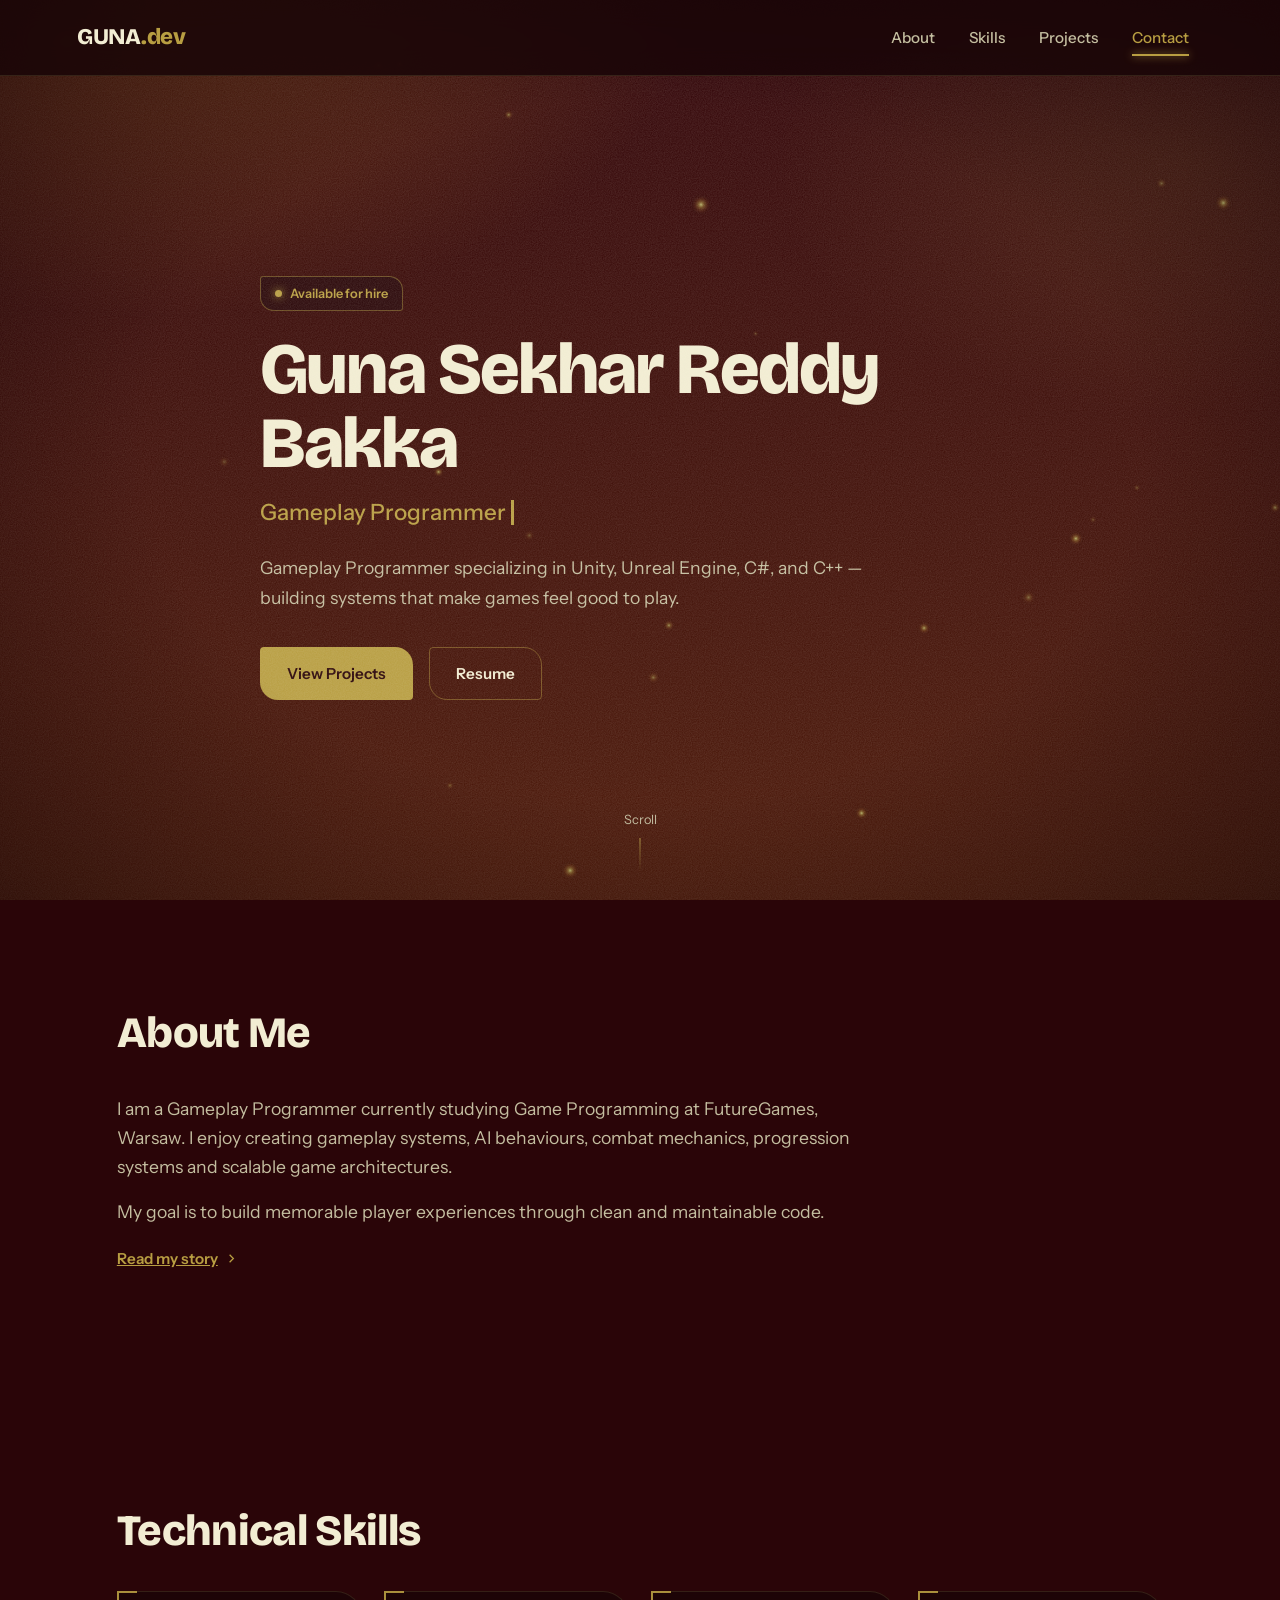
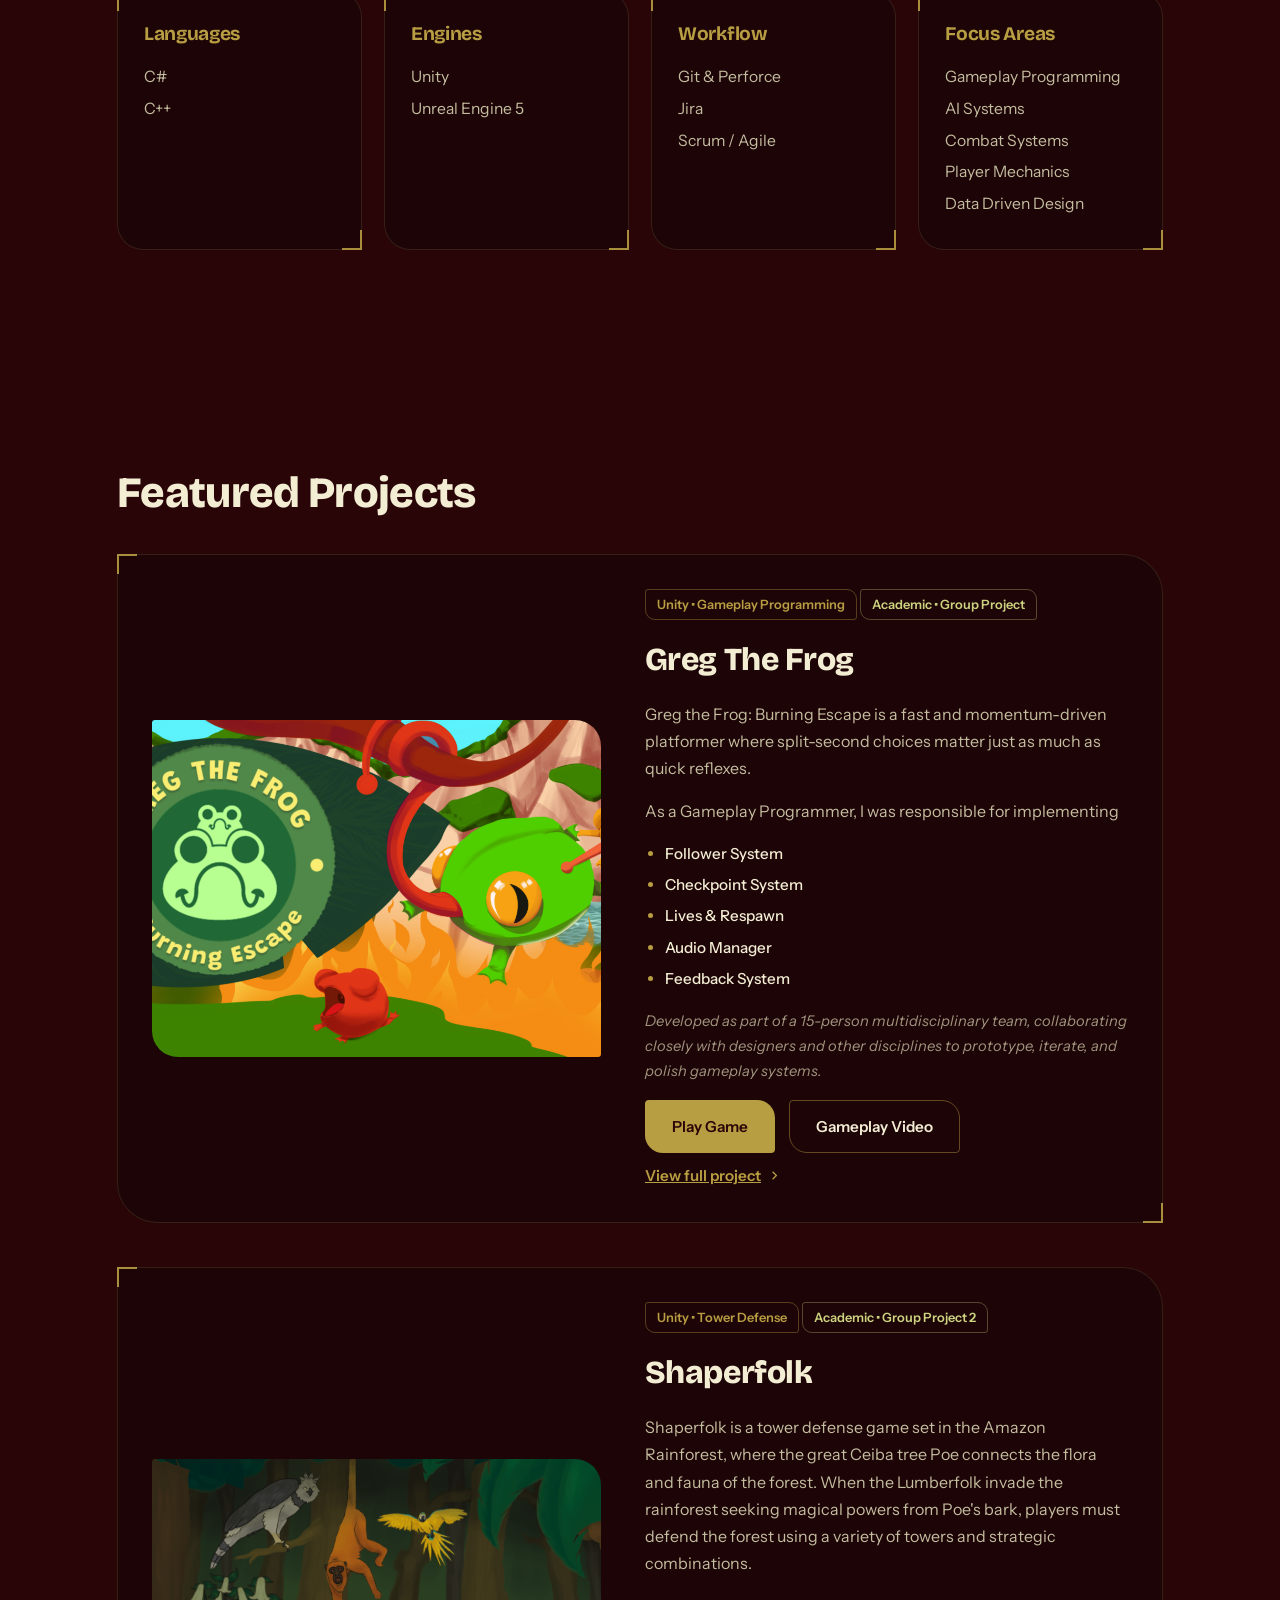
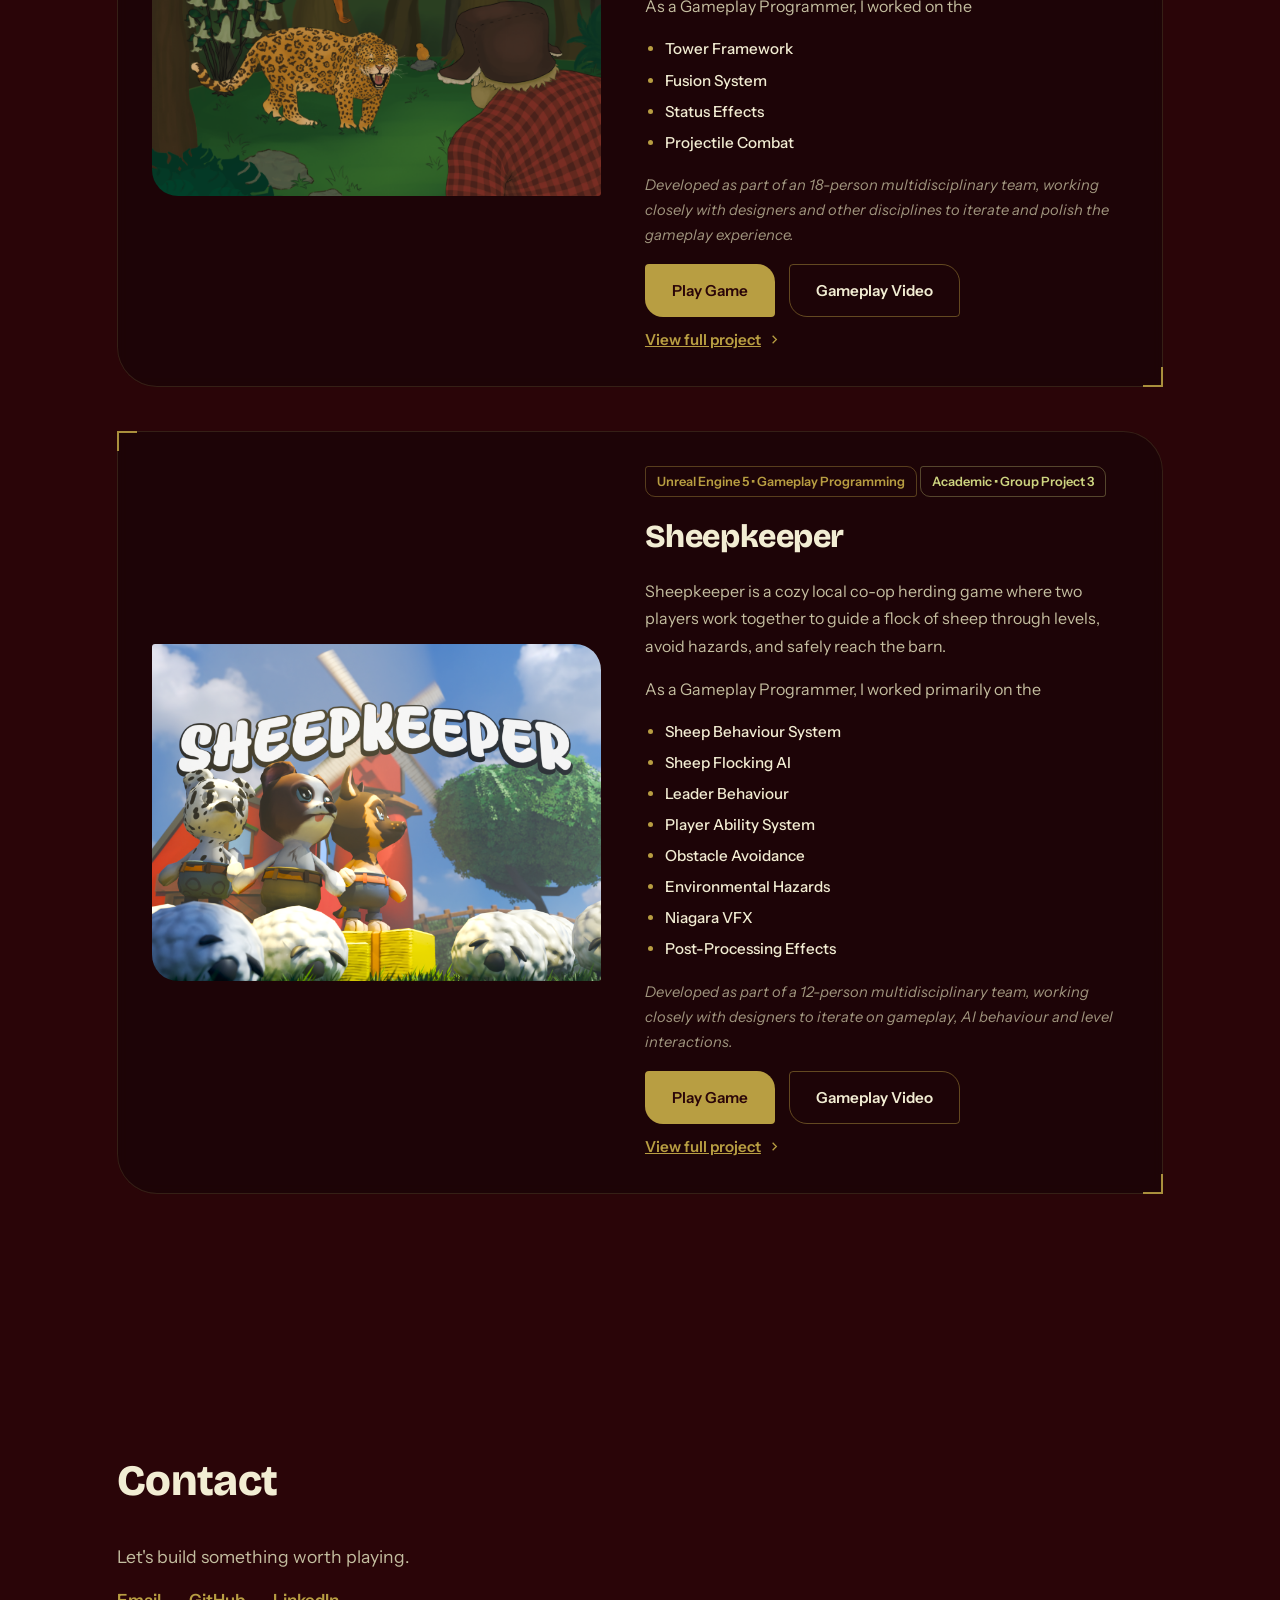
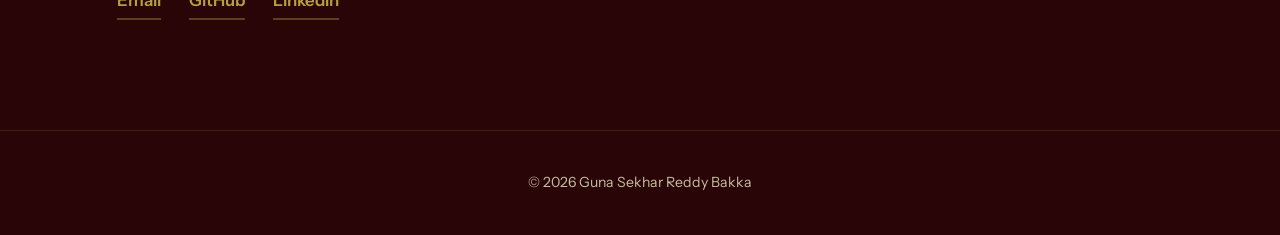
==== commit b7a6b2f0: "few  changes and Added about section" ====
--- a/index.html
+++ b/index.html
@@ -8,8 +8,13 @@
 
 <link rel="preconnect" href="https://fonts.googleapis.com">
 <link rel="preconnect" href="https://fonts.gstatic.com" crossorigin>
-<link href="https://fonts.googleapis.com/css2?family=Chakra+Petch:wght@500;600;700&family=Inter:wght@400;500;600&family=JetBrains+Mono:wght@400;500;600&display=swap" rel="stylesheet">
-
+<link href="https://fonts.googleapis.com/css2?family=Bricolage+Grotesque:opsz,wght@12..96,500..800&family=Instrument+Sans:wght@400..700&display=swap" rel="stylesheet">
+
+<meta name="theme-color" content="#310409">
+<link rel="icon" href="data:image/svg+xml,%3Csvg xmlns=%27http://www.w3.org/2000/svg%27 viewBox=%270 0 100 100%27%3E%3Ctext y=%27.9em%27 font-size=%2790%27%3E🐸%3C/text%3E%3C/svg%3E">
+<meta property="og:title" content="Guna Sekhar Reddy Bakka | Gameplay Programmer">
+<meta property="og:description" content="Gameplay programmer in Unity and Unreal Engine 5. AI, combat and player systems.">
+<meta property="og:type" content="website">
 <link rel="stylesheet" href="Style.css">
 </head>
 <body>
@@ -24,10 +29,10 @@
     </button>
 
     <ul id="navList">
-        <li><a href="#about" data-nav>01 <em>About</em></a></li>
-        <li><a href="#skills" data-nav>02 <em>Skills</em></a></li>
-        <li><a href="#projects" data-nav>03 <em>Projects</em></a></li>
-        <li><a href="#contact" data-nav>04 <em>Contact</em></a></li>
+        <li><a href="about.html"><em>About</em></a></li>
+        <li><a href="#skills" data-nav><em>Skills</em></a></li>
+        <li><a href="#projects" data-nav><em>Projects</em></a></li>
+        <li><a href="#contact" data-nav><em>Contact</em></a></li>
     </ul>
 </nav>
 
@@ -37,20 +42,9 @@
 
         <div class="hero-profile">
 
-            <div class="profile-container hud-frame">
-                <img
-                    src="assests/guna-profile.png"
-                    alt="Portrait of Guna Sekhar Reddy Bakka"
-                    class="profile-image"
-                >
-                <div class="status-chip">
-                    <span class="dot"></span> AVAILABLE FOR HIRE
-                </div>
-            </div>
-
             <div class="hero-text">
 
-                <p class="eyebrow">// gameplay_programmer.exe</p>
+                <div class="status-chip"><span class="dot"></span> Available for hire</div>
 
                 <h1>Guna Sekhar Reddy Bakka</h1>
 
@@ -74,7 +68,7 @@
     </div>
 
     <a href="#about" class="scroll-cue" aria-label="Scroll to about section">
-        <span>SCROLL</span>
+        <span>Scroll</span>
         <div class="scroll-line"></div>
     </a>
 
@@ -82,7 +76,7 @@
 
     <section id="about">
 
-        <h2 class="section-title"><span class="tag">01</span> About Me</h2>
+        <h2 class="section-title">About Me</h2>
 
         <p class="reveal">
             I am a Gameplay Programmer currently studying Game Programming
@@ -96,11 +90,17 @@
             and maintainable code.
         </p>
 
+        <p class="reveal">
+            <a href="about.html" class="view-more">
+                Read my story <svg viewBox="0 0 24 24" fill="none" stroke="currentColor" stroke-width="2"><path d="M9 6l6 6-6 6"/></svg>
+            </a>
+        </p>
+
     </section>
 
     <section id="skills">
 
-        <h2 class="section-title"><span class="tag">02</span> Technical Skills</h2>
+        <h2 class="section-title">Technical Skills</h2>
 
         <div class="skill-grid">
 
@@ -117,10 +117,10 @@
             </div>
 
             <div class="card hud-frame reveal">
-                <h3>Tools</h3>
-                <p>Git</p>
-                <p>Perforce</p>
+                <h3>Workflow</h3>
+                <p>Git &amp; Perforce</p>
                 <p>Jira</p>
+                <p>Scrum / Agile</p>
             </div>
 
             <div class="card hud-frame reveal">
@@ -128,6 +128,7 @@
                 <p>Gameplay Programming</p>
                 <p>AI Systems</p>
                 <p>Combat Systems</p>
+                <p>Player Mechanics</p>
                 <p>Data Driven Design</p>
             </div>
 
@@ -137,9 +138,9 @@
 
     <section id="projects">
 
-        <h2 class="section-title"><span class="tag">03</span> Featured Projects</h2>
-
-        <div class="project hud-frame reveal" data-link="greg-the-frog.html">
+        <h2 class="section-title">Featured Projects</h2>
+
+        <div class="project hud-frame reveal" data-link="greg-the-frog.html" data-biome="ember">
 
             <img src="assests/greg-the-frog.png" alt="Greg The Frog gameplay screenshot">
 
@@ -182,7 +183,7 @@
 
         </div>
 
-        <div class="project hud-frame reveal" data-link="shaperfolk.html">
+        <div class="project hud-frame reveal" data-link="shaperfolk.html" data-biome="forest">
 
             <img src="assests/shaperfolk.png" alt="Shaperfolk gameplay screenshot">
 
@@ -226,7 +227,7 @@
 
         </div>
 
-        <div class="project hud-frame reveal" data-link="sheepkeeper.html">
+        <div class="project hud-frame reveal" data-link="sheepkeeper.html" data-biome="meadow">
 
             <img src="assests/sheepkeeper.png" alt="Sheepkeeper gameplay screenshot">
 
@@ -251,9 +252,10 @@
                     <li>Sheep Behaviour System</li>
                     <li>Sheep Flocking AI</li>
                     <li>Leader Behaviour</li>
-		    <li>Sheep Ability System</li>
+		    <li>Player Ability System</li>
                     <li>Obstacle Avoidance</li>
                     <li>Environmental Hazards</li>
+                    <li>Niagara VFX</li>
                     <li>Post-Processing Effects</li>
                 </ul>
 
@@ -281,9 +283,9 @@
 
     <section id="contact">
 
-        <h2 class="section-title"><span class="tag">04</span> Contact</h2>
-
-        <p class="reveal">Looking for a Gameplay Programmer? Let's talk.</p>
+        <h2 class="section-title">Contact</h2>
+
+        <p class="reveal">Let's build something worth playing.</p>
 
         <div class="socials reveal">
 
@@ -296,7 +298,7 @@
     </section>
 
     <footer>
-        <p>&copy; <span id="year"></span> Guna Sekhar Reddy Bakka — built with care, one commit at a time.</p>
+        <p>&copy; <span id="year"></span> Guna Sekhar Reddy Bakka</p>
     </footer>
 
     <script src="Script.js"></script>
--- a/Style.css
+++ b/Style.css
@@ -1,20 +1,71 @@
 ﻿/* ============================================
    TOKENS
-   ============================================ */
+   Palette runs from scorched ember to rainforest floor.
+   Script.js writes --p (scroll progress 0..1) on <html>,
+   which drives the background, the accent and the particles.
+   ============================================ */
+
+/* registered so the accent can animate smoothly when a project takes over */
+@property --accent {
+    syntax: "<color>";
+    inherits: true;
+    initial-value: #b89e42;
+}
+
 :root {
-    --bg: #0A0D12;
-    --bg-panel: #11161F;
-    --bg-panel-alt: #161C27;
-    --border: rgba(255,255,255,.09);
-    --border-strong: rgba(94,235,209,.35);
-    --accent: #5EEBD1; /* HUD cyan   */
-    --accent-warm: #FF7A50; /* HUD amber/orange */
-    --text: #E8EDF2;
-    --text-dim: #8A93A3;
-    --font-display: 'Chakra Petch', sans-serif;
-    --font-body: 'Inter', sans-serif;
-    --font-mono: 'JetBrains Mono', monospace;
+    --p-0: #310409;
+    --p-1: #4c1808;
+    --p-2: #854a16;
+    --p-3: #b89e42;
+    --p-4: #cdd480;
+    --p-5: #7bb34a;
+    --p-6: #208621;
+    --p-7: #0b5635;
+    --p-8: #0b3a3a;
+    /* scroll state (set by Script.js) */
+    --p: 0;
+    --pp: 0%;
+    --ip: 100%;
+    /* accent drifts from ember gold (top) to leaf green (bottom) */
+    --accent: color-mix(in srgb, var(--p-3) var(--ip), var(--p-5));
+    --accent-2: var(--p-5);
+    --on-accent: #2a0508;
+    --bg: #1a0407;
+    --bg-panel: color-mix(in srgb, rgba(26, 5, 8, .74) var(--ip), rgba(4, 30, 28, .74));
+    --bg-panel-alt: color-mix(in srgb, rgba(42, 9, 11, .88) var(--ip), rgba(8, 44, 40, .88));
+    --nav-bg: color-mix(in srgb, rgba(24, 4, 7, .82) var(--ip), rgba(4, 28, 26, .82));
+    --nav-bg-solid: color-mix(in srgb, rgba(24, 4, 7, .97) var(--ip), rgba(4, 28, 26, .97));
+    --border: rgba(205, 212, 128, .13);
+    --text: #f2edd3;
+    --text-dim: #c4bea0;
+    --font-display: 'Bricolage Grotesque', 'Segoe UI', sans-serif;
+    --font-body: 'Instrument Sans', 'Segoe UI', sans-serif;
     --nav-h: 76px;
+    --leaf-sm: 3px 18px 3px 18px;
+    --leaf-md: 3px 26px 3px 26px;
+    --leaf-lg: 4px 40px 4px 40px;
+}
+
+    /* user-picked accent from the palette dock */
+    :root[data-accent="gold"] {
+        --accent: var(--p-3);
+    }
+
+    :root[data-accent="lime"] {
+        --accent: var(--p-4);
+    }
+
+    :root[data-accent="leaf"] {
+        --accent: var(--p-5);
+    }
+
+/* derived tokens are declared on :root AND .project so a project's
+   hover colour re-resolves them locally */
+:root,
+.project {
+    --border-strong: color-mix(in srgb, var(--accent) 45%, transparent);
+    --accent-soft: color-mix(in srgb, var(--accent) 13%, transparent);
+    --accent-line: color-mix(in srgb, var(--accent) 38%, transparent);
 }
 
 * {
@@ -25,20 +76,20 @@
 
 html {
     scroll-behavior: smooth;
+    background: #2a0508;
 }
 
 body {
-    background: var(--bg);
     color: var(--text);
     font-family: var(--font-body);
     min-height: 100vh;
     overflow-x: hidden;
-    line-height: 1.6;
+    line-height: 1.65;
 }
 
 ::selection {
     background: var(--accent);
-    color: #04110D;
+    color: var(--on-accent);
 }
 
 a {
@@ -50,28 +101,61 @@
     max-width: 100%;
 }
 
-/* subtle ambient glow + scanlines, fixed atmosphere */
-body::before {
+:focus-visible {
+    outline: 2px solid var(--accent);
+    outline-offset: 3px;
+}
+
+/* --- the world: ember sky, crossfading into forest as you scroll --- */
+body::before,
+body::after {
     content: "";
     position: fixed;
-    inset: -10%;
-    background-image: radial-gradient(circle at 15% 10%, rgba(94,235,209,.10), transparent 40%), radial-gradient(circle at 85% 30%, rgba(255,122,80,.07), transparent 45%), linear-gradient(rgba(9,0,24,.5), rgba(6,8,14,.75)), url("assests/gaming-background.jpg");
-    background-size: cover;
-    background-position: center;
-    background-repeat: no-repeat;
+    inset: 0;
+    pointer-events: none;
+}
+
+body::before {
+    z-index: -3;
+    background: radial-gradient(60% 50% at 12% 0%, rgba(133, 74, 22, .5), transparent 70%), radial-gradient(45% 40% at 92% 18%, rgba(184, 158, 66, .12), transparent 70%), linear-gradient(180deg, var(--p-0), var(--p-1));
+}
+
+body::after {
     z-index: -2;
-    transform: translate3d(0, calc(var(--scroll-position, 0) * -0.12px), 0) scale(1.1);
-    transition: transform .1s linear;
-}
-
+    opacity: var(--p);
+    background: radial-gradient(60% 50% at 88% 100%, rgba(32, 134, 33, .38), transparent 70%), radial-gradient(45% 45% at 8% 72%, rgba(123, 179, 74, .14), transparent 70%), linear-gradient(180deg, var(--p-7), var(--p-8));
+}
+
+/* particle canvas injected by Script.js */
+.fx-canvas {
+    position: fixed;
+    inset: 0;
+    width: 100%;
+    height: 100%;
+    z-index: -1;
+    pointer-events: none;
+}
+
+/* vignette + film grain (re-uses the old .scanlines element) */
 .scanlines {
     position: fixed;
     inset: 0;
     pointer-events: none;
     z-index: 40;
-    background: repeating-linear-gradient( to bottom, rgba(255,255,255,.025) 0px, rgba(255,255,255,.025) 1px, transparent 1px, transparent 3px );
-    opacity: .5;
-    mix-blend-mode: overlay;
+    background: radial-gradient(ellipse at center, transparent 55%, rgba(12, 1, 3, .45) 100%), url("data:image/svg+xml,%3Csvg xmlns='http://www.w3.org/2000/svg' width='180' height='180'%3E%3Cfilter id='n'%3E%3CfeTurbulence type='fractalNoise' baseFrequency='.85' numOctaves='2' stitchTiles='stitch'/%3E%3CfeColorMatrix values='0 0 0 0 .95 0 0 0 0 .92 0 0 0 0 .8 0 0 0 .14 0'/%3E%3C/filter%3E%3Crect width='100%25' height='100%25' filter='url(%23n)'/%3E%3C/svg%3E");
+}
+
+/* scroll progress: a burn line from ember to forest */
+.scroll-progress {
+    position: fixed;
+    top: 0;
+    left: 0;
+    width: 100%;
+    height: 3px;
+    z-index: 1100;
+    clip-path: inset(0 var(--ip) 0 0);
+    background: linear-gradient(90deg, var(--p-2), var(--p-3), var(--p-4), var(--p-5), var(--p-6));
+    pointer-events: none;
 }
 
 @media (prefers-reduced-motion: reduce) {
@@ -88,28 +172,21 @@
    ============================================ */
 h1, h2, h3 {
     font-family: var(--font-display);
-    letter-spacing: .01em;
-}
-
-.eyebrow, .tag, .project-tag, .project-tag-group, nav a, .status-chip, .scroll-cue span, .btn {
-    font-family: var(--font-mono);
+    letter-spacing: -.015em;
 }
 
 .section-title {
     display: flex;
     align-items: baseline;
-    gap: 14px;
-    font-size: clamp(1.6rem, 3vw, 2.2rem);
-    margin-bottom: 40px;
-}
-
+    font-weight: 800;
+    font-size: clamp(1.9rem, 3.6vw, 2.7rem);
+    line-height: 1.1;
+    margin-bottom: 36px;
+}
+
+    /* numbering / "//" markers removed: the content is not a sequence */
     .section-title .tag {
-        font-size: .95rem;
-        color: var(--accent);
-        border: 1px solid var(--border-strong);
-        padding: 4px 10px;
-        border-radius: 4px;
-        background: rgba(94,235,209,.06);
+        display: none;
     }
 
 /* ============================================
@@ -124,37 +201,52 @@
     justify-content: space-between;
     align-items: center;
     padding: 0 6%;
-    background: rgba(10,13,18,.85);
+    background: var(--nav-bg);
     backdrop-filter: blur(14px);
     border-bottom: 1px solid var(--border);
 }
 
 .logo {
     font-family: var(--font-display);
-    font-size: 1.3rem;
-    font-weight: 700;
+    font-size: 1.4rem;
+    font-weight: 800;
     color: var(--text);
-    letter-spacing: .03em;
+    letter-spacing: -.01em;
 }
 
     .logo span {
         color: var(--accent);
     }
 
+/* on detail pages the logo is a link: keep it out of the nav-link styling */
+nav .logo a {
+    display: inline;
+    padding: 0;
+    font-size: inherit;
+    font-weight: inherit;
+    color: inherit;
+    border-radius: 0;
+}
+
+    nav .logo a:hover {
+        background: none;
+        color: inherit;
+    }
+
 nav ul {
     display: flex;
     list-style: none;
-    gap: 8px;
+    gap: 6px;
 }
 
 nav a {
     display: block;
     text-decoration: none;
     color: var(--text-dim);
-    font-size: .8rem;
-    letter-spacing: .04em;
+    font-size: .95rem;
+    font-weight: 500;
     padding: 8px 14px;
-    border-radius: 4px;
+    border-radius: 3px 12px 3px 12px;
     transition: color .25s, background .25s;
     position: relative;
 }
@@ -162,12 +254,11 @@
     nav a em {
         color: inherit;
         font-style: normal;
-        margin-left: 4px;
     }
 
     nav a:hover {
         color: var(--text);
-        background: rgba(255,255,255,.04);
+        background: rgba(242, 237, 211, .06);
     }
 
     nav a.active {
@@ -190,11 +281,11 @@
     flex-direction: column;
     justify-content: center;
     gap: 5px;
-    width: 34px;
-    height: 34px;
+    width: 38px;
+    height: 38px;
     background: none;
     border: 1px solid var(--border);
-    border-radius: 6px;
+    border-radius: 3px 12px 3px 12px;
     cursor: pointer;
 }
 
@@ -202,7 +293,7 @@
         display: block;
         height: 2px;
         background: var(--text);
-        margin: 0 7px;
+        margin: 0 8px;
         transition: transform .3s, opacity .3s;
     }
 
@@ -219,16 +310,12 @@
     }
 
 /* ============================================
-   HUD FRAME (signature element)
+   FRAME (corner brackets sit on the two square corners
+   of the leaf-shaped boxes)
    ============================================ */
 .hud-frame {
     position: relative;
 }
-
-    .hud-frame::before,
-    .hud-frame::after,
-    .hud-frame .profile-image {
-    }
 
     .hud-frame::before,
     .hud-frame::after {
@@ -237,7 +324,7 @@
         width: 18px;
         height: 18px;
         border: 2px solid var(--accent);
-        opacity: .85;
+        opacity: .9;
         transition: width .3s, height .3s;
         pointer-events: none;
     }
@@ -258,13 +345,25 @@
 
     .hud-frame:hover::before,
     .hud-frame:hover::after {
-        width: 26px;
-        height: 26px;
+        width: 28px;
+        height: 28px;
     }
 
 /* ============================================
-   HERO
-   ============================================ */
+   HERO  (the one orchestrated entrance)
+   ============================================ */
+@keyframes rise {
+    from {
+        opacity: 0;
+        transform: translateY(22px);
+    }
+
+    to {
+        opacity: 1;
+        transform: none;
+    }
+}
+
 .hero {
     position: relative;
     min-height: calc(100vh - var(--nav-h));
@@ -286,21 +385,22 @@
     display: flex;
     align-items: center;
     justify-content: center;
-    gap: 70px;
+    gap: 76px;
 }
 
 .profile-container {
     flex-shrink: 0;
     padding: 14px;
+    animation: rise 1s cubic-bezier(.2, .7, .2, 1) both;
 }
 
 .profile-image {
-    width: 260px;
-    height: 260px;
+    width: 280px;
+    height: 280px;
     object-fit: cover;
-    border-radius: 6px;
+    border-radius: var(--leaf-lg);
     filter: grayscale(.15);
-    box-shadow: 0 0 0 1px var(--border), 0 20px 50px rgba(0,0,0,.5);
+    box-shadow: 0 0 0 1px var(--border), 0 24px 60px rgba(0, 0, 0, .55);
     transition: filter .4s;
 }
 
@@ -314,21 +414,21 @@
     bottom: -14px;
     transform: translateX(-50%);
     white-space: nowrap;
-    background: var(--bg-panel);
+    background: var(--bg-panel-alt);
     border: 1px solid var(--border-strong);
     color: var(--accent);
-    font-size: .68rem;
-    letter-spacing: .06em;
-    padding: 6px 12px;
-    border-radius: 20px;
+    font-size: .8rem;
+    font-weight: 600;
+    padding: 6px 14px;
+    border-radius: 3px 14px 3px 14px;
     display: flex;
     align-items: center;
-    gap: 6px;
+    gap: 8px;
 }
 
     .status-chip .dot {
-        width: 6px;
-        height: 6px;
+        width: 7px;
+        height: 7px;
         border-radius: 50%;
         background: var(--accent);
         box-shadow: 0 0 8px var(--accent);
@@ -336,7 +436,7 @@
     }
 
 @keyframes pulse {
-    0%,100% {
+    0%, 100% {
         opacity: 1;
     }
 
@@ -350,24 +450,40 @@
     max-width: 640px;
 }
 
-.eyebrow {
-    color: var(--accent-warm);
-    font-size: .82rem;
-    letter-spacing: .05em;
-    margin-bottom: 16px;
-}
+    .hero-text > * {
+        animation: rise .9s cubic-bezier(.2, .7, .2, 1) both;
+    }
+
+        .hero-text > *:nth-child(1) {
+            animation-delay: .12s;
+        }
+
+        .hero-text > *:nth-child(2) {
+            animation-delay: .24s;
+        }
+
+        .hero-text > *:nth-child(3) {
+            animation-delay: .36s;
+        }
+
+        .hero-text > *:nth-child(4) {
+            animation-delay: .48s;
+        }
 
 .hero h1 {
-    font-size: clamp(2.2rem, 5vw, 3.6rem);
-    font-weight: 700;
-    margin-bottom: 12px;
-    line-height: 1.08;
+    font-size: clamp(2.6rem, 6vw, 4.5rem);
+    font-weight: 800;
+    margin-bottom: 14px;
+    line-height: 1.02;
+    letter-spacing: -.025em;
 }
 
 .hero h2 {
     color: var(--accent);
-    font-family: var(--font-mono);
-    font-size: clamp(1.05rem, 2vw, 1.35rem);
+    font-family: var(--font-body);
+    font-weight: 500;
+    font-size: clamp(1.1rem, 2vw, 1.4rem);
+    letter-spacing: 0;
     min-height: 34px;
     margin-bottom: 22px;
     display: flex;
@@ -376,15 +492,15 @@
 
 .cursor {
     display: inline-block;
-    width: 9px;
+    width: 3px;
     height: 1.1em;
     background: var(--accent);
-    margin-left: 4px;
+    margin-left: 5px;
     animation: blink 1s step-end infinite;
 }
 
 @keyframes blink {
-    0%,100% {
+    0%, 100% {
         opacity: 1;
     }
 
@@ -394,10 +510,10 @@
 }
 
 .hero-desc {
-    max-width: 560px;
+    max-width: 52ch;
     margin-bottom: 34px;
-    font-size: 1.05rem;
-    line-height: 1.8;
+    font-size: 1.1rem;
+    line-height: 1.7;
     color: var(--text-dim);
 }
 
@@ -408,34 +524,36 @@
 }
 
 /* ============================================
-   BUTTONS — clipped HUD-style corners
+   BUTTONS (leaf-cut corners, magnetic via Script.js)
    ============================================ */
 .btn {
     display: inline-block;
     padding: 13px 26px;
-    font-size: .78rem;
-    letter-spacing: .06em;
+    font-family: var(--font-body);
+    font-size: .95rem;
+    font-weight: 600;
     text-decoration: none;
     background: var(--accent);
-    color: #05130F;
-    font-weight: 600;
-    clip-path: polygon(10px 0, 100% 0, 100% calc(100% - 10px), calc(100% - 10px) 100%, 0 100%, 0 10px);
-    transition: transform .25s, box-shadow .25s, background .25s;
+    color: var(--on-accent);
+    border: 1px solid transparent;
+    border-radius: 4px 18px 4px 18px;
+    transform: translate(var(--tx, 0px), var(--ty, 0px));
+    transition: transform .25s ease-out, box-shadow .25s, background .25s;
 }
 
     .btn:hover {
-        transform: translateY(-3px);
-        box-shadow: 0 8px 24px rgba(94,235,209,.35);
+        transform: translate(var(--tx, 0px), calc(var(--ty, 0px) - 2px));
+        box-shadow: 0 8px 26px color-mix(in srgb, var(--accent) 38%, transparent);
     }
 
 .btn-outline {
     background: transparent;
-    border: 1px solid var(--border-strong);
+    border-color: var(--border-strong);
     color: var(--text);
 }
 
     .btn-outline:hover {
-        background: rgba(94,235,209,.08);
+        background: var(--accent-soft);
     }
 
 /* scroll cue */
@@ -450,8 +568,7 @@
     gap: 8px;
     text-decoration: none;
     color: var(--text-dim);
-    font-size: .65rem;
-    letter-spacing: .15em;
+    font-size: .8rem;
     z-index: 2;
 }
 
@@ -493,22 +610,10 @@
 }
 
     section > p {
-        max-width: 720px;
+        max-width: 62ch;
         color: var(--text-dim);
-        font-size: 1.05rem;
+        font-size: 1.1rem;
         margin-bottom: 16px;
-    }
-
-/* reveal-on-scroll */
-.reveal {
-    opacity: 0;
-    transform: translateY(24px);
-    transition: opacity .7s ease, transform .7s ease;
-}
-
-    .reveal.is-visible {
-        opacity: 1;
-        transform: none;
     }
 
 /* ============================================
@@ -516,53 +621,77 @@
    ============================================ */
 .skill-grid {
     display: grid;
-    grid-template-columns: repeat(auto-fit, minmax(230px,1fr));
+    grid-template-columns: repeat(auto-fit, minmax(230px, 1fr));
     gap: 22px;
 }
 
+/* cursor spotlight shared by cards, projects and video cards.
+   Script.js writes --mx / --my */
+.card,
+.project,
+.video-card {
+    background-color: var(--bg-panel);
+    background-image: radial-gradient(460px circle at var(--mx, -999px) var(--my, -999px), var(--accent-soft), transparent 55%);
+    border: 1px solid var(--border);
+}
+
 .card {
-    background: var(--bg-panel);
-    border: 1px solid var(--border);
     padding: 26px;
-    transition: transform .3s, border-color .3s, background .3s;
+    border-radius: var(--leaf-md);
+    backdrop-filter: blur(6px);
+    transition: border-color .3s, background-color .3s;
 }
 
     .card:hover {
-        transform: translateY(-6px);
         border-color: var(--border-strong);
-        background: var(--bg-panel-alt);
+        background-color: var(--bg-panel-alt);
     }
 
     .card h3 {
         color: var(--accent);
-        font-size: 1.05rem;
+        font-size: 1.2rem;
+        font-weight: 700;
         margin-bottom: 14px;
-        letter-spacing: .02em;
     }
 
     .card p {
-        font-family: var(--font-mono);
-        font-size: .88rem;
+        font-size: .98rem;
         color: var(--text-dim);
-        margin-bottom: 8px;
+        margin-bottom: 6px;
     }
 
 /* ============================================
    PROJECTS
+   Each project takes its own colour on hover:
+   Greg = ember gold, Shaperfolk = leaf, Sheepkeeper = meadow lime
    ============================================ */
 .project {
     display: flex;
-    gap: 40px;
+    gap: 44px;
     align-items: center;
-    background: var(--bg-panel);
-    border: 1px solid var(--border);
-    padding: 32px;
-    margin-bottom: 40px;
-    transition: transform .3s, border-color .3s;
-}
+    padding: 34px;
+    margin-bottom: 44px;
+    border-radius: var(--leaf-lg);
+    backdrop-filter: blur(6px);
+    transition: border-color .3s, --accent .5s ease;
+}
+
+    .project[data-biome="ember"]:hover,
+    .project[data-biome="ember"]:focus-within {
+        --accent: color-mix(in srgb, var(--p-3) 62%, var(--p-2));
+    }
+
+    .project[data-biome="forest"]:hover,
+    .project[data-biome="forest"]:focus-within {
+        --accent: var(--p-5);
+    }
+
+    .project[data-biome="meadow"]:hover,
+    .project[data-biome="meadow"]:focus-within {
+        --accent: var(--p-4);
+    }
 
     .project:hover {
-        transform: translateY(-4px);
         border-color: var(--border-strong);
     }
 
@@ -571,33 +700,35 @@
         max-width: 520px;
         aspect-ratio: 4/3;
         object-fit: cover;
-        border-radius: 4px;
-    }
-
-.project-tag {
-    display: inline-block;
-    font-size: .68rem;
-    letter-spacing: .06em;
-    color: var(--accent-warm);
-    border: 1px solid rgba(255,122,80,.35);
-    padding: 4px 10px;
-    border-radius: 3px;
-    margin-bottom: 14px;
-}
-
+        border-radius: var(--leaf-md);
+        transform: perspective(900px) rotateX(var(--rx, 0deg)) rotateY(var(--ry, 0deg)) scale(var(--sc, 1));
+        transition: transform .25s ease-out, filter .4s;
+        will-change: transform;
+    }
+
+.project-tag,
 .project-tag-group {
     display: inline-block;
-    font-size: .68rem;
-    letter-spacing: .06em;
-    color: #A78BFA;
-    border: 1px solid rgba(167,139,250,.35);
-    padding: 4px 10px;
-    border-radius: 3px;
+    font-size: .8rem;
+    font-weight: 600;
+    padding: 4px 11px;
+    border-radius: 3px 10px 3px 10px;
     margin-bottom: 14px;
 }
 
+.project-tag {
+    color: var(--accent);
+    border: 1px solid var(--accent-line);
+}
+
+.project-tag-group {
+    color: var(--p-4);
+    border: 1px solid rgba(205, 212, 128, .32);
+}
+
 .project-info h3 {
-    font-size: 1.7rem;
+    font-size: 2rem;
+    font-weight: 800;
     margin-bottom: 14px;
 }
 
@@ -613,21 +744,26 @@
 
 .project-info li {
     margin-bottom: 6px;
-    font-family: var(--font-mono);
-    font-size: .85rem;
+    font-size: .95rem;
+    font-weight: 500;
     color: var(--text);
 }
 
+    .project-info li::marker {
+        color: var(--accent);
+    }
+
 .team-info {
-    font-size: .88rem;
+    font-size: .92rem;
     font-style: italic;
-    opacity: .75;
+    opacity: .78;
 }
 
 .project-buttons {
     display: flex;
     gap: 14px;
     flex-wrap: wrap;
+    margin-bottom: 6px;
 }
 
 /* ============================================
@@ -635,7 +771,7 @@
    ============================================ */
 .socials {
     display: flex;
-    gap: 26px;
+    gap: 28px;
     flex-wrap: wrap;
     margin-top: 10px;
 }
@@ -643,25 +779,103 @@
     .socials a {
         text-decoration: none;
         color: var(--accent);
-        font-family: var(--font-mono);
-        font-size: .95rem;
+        font-weight: 600;
+        font-size: 1.05rem;
         padding-bottom: 4px;
-        border-bottom: 1px solid transparent;
-        transition: border-color .25s, transform .25s;
+        border-bottom: 2px solid var(--accent-line);
+        transition: border-color .25s;
     }
 
         .socials a:hover {
             border-color: var(--accent);
-            transform: translateY(-2px);
         }
 
 footer {
     text-align: center;
     padding: 40px 6%;
     color: var(--text-dim);
+    font-size: .88rem;
+    border-top: 1px solid var(--border);
+}
+
+/* ============================================
+   PALETTE DOCK + CURSOR RING (injected by Script.js)
+   ============================================ */
+.palette-dock {
+    position: fixed;
+    left: 18px;
+    bottom: 18px;
+    z-index: 900;
+    display: flex;
+    align-items: center;
+    gap: 10px;
+    padding: 8px 14px;
     font-size: .8rem;
-    border-top: 1px solid var(--border);
-}
+    color: var(--text-dim);
+    background: var(--bg-panel-alt);
+    border: 1px solid var(--border);
+    border-radius: 3px 16px 3px 16px;
+    backdrop-filter: blur(8px);
+}
+
+    .palette-dock button {
+        width: 18px;
+        height: 18px;
+        padding: 0;
+        border-radius: 50%;
+        border: 1px solid rgba(242, 237, 211, .35);
+        cursor: pointer;
+        transition: transform .2s, box-shadow .2s;
+    }
+
+        .palette-dock button:hover {
+            transform: scale(1.18);
+        }
+
+        .palette-dock button[aria-pressed="true"] {
+            box-shadow: 0 0 0 2px var(--bg), 0 0 0 3.5px var(--accent);
+        }
+
+        .palette-dock button[data-accent="auto"] {
+            background: linear-gradient(135deg, var(--p-3), var(--p-5));
+        }
+
+        .palette-dock button[data-accent="gold"] {
+            background: var(--p-3);
+        }
+
+        .palette-dock button[data-accent="lime"] {
+            background: var(--p-4);
+        }
+
+        .palette-dock button[data-accent="leaf"] {
+            background: var(--p-5);
+        }
+
+.cursor-ring {
+    position: fixed;
+    left: 0;
+    top: 0;
+    width: 34px;
+    height: 34px;
+    margin: -17px 0 0 -17px;
+    border: 1.5px solid color-mix(in srgb, var(--accent) 75%, transparent);
+    border-radius: 50%;
+    pointer-events: none;
+    z-index: 1200;
+    opacity: 0;
+    scale: 1;
+    transition: opacity .3s, scale .25s ease-out, background .25s;
+}
+
+    .cursor-ring.is-on {
+        opacity: 1;
+    }
+
+    .cursor-ring.is-link {
+        scale: 1.7;
+        background: var(--accent-soft);
+    }
 
 /* ============================================
    RESPONSIVE
@@ -713,7 +927,7 @@
         right: 0;
         height: calc(100vh - var(--nav-h));
         width: min(72vw, 300px);
-        background: rgba(10,13,18,.97);
+        background: var(--nav-bg-solid);
         backdrop-filter: blur(16px);
         border-left: 1px solid var(--border);
         flex-direction: column;
@@ -728,33 +942,38 @@
         }
 
         #navList a {
-            font-size: .95rem;
+            font-size: 1.05rem;
             padding: 14px 10px;
         }
 
     section {
         padding: 80px 7%;
     }
+
+    .palette-dock,
+    .scroll-cue {
+        display: none;
+    }
 }
 
 @media (max-width: 480px) {
 
     .profile-image {
-        width: 190px;
-        height: 190px;
+        width: 200px;
+        height: 200px;
     }
 
     .hero h1 {
-        font-size: 2rem;
+        font-size: 2.3rem;
     }
 
     .hero-desc {
-        font-size: .95rem;
+        font-size: 1rem;
     }
 
     .btn {
         padding: 12px 20px;
-        font-size: .72rem;
+        font-size: .9rem;
     }
 }
 
@@ -765,29 +984,23 @@
     cursor: pointer;
 }
 
-    .project[data-link] img {
-        transition: transform .4s ease, filter .4s ease;
-    }
-
-    .project[data-link]:hover img {
-        transform: scale(1.02);
-        filter: brightness(1.06);
+    .project[data-link]:hover {
+        --sc: 1.02;
     }
 
 .view-more {
     display: inline-flex;
     align-items: center;
     gap: 6px;
-    font-family: var(--font-mono);
-    font-size: .78rem;
+    font-size: .95rem;
+    font-weight: 600;
     color: var(--accent);
-    letter-spacing: .04em;
     margin-top: 4px;
 }
 
     .view-more svg {
-        width: 14px;
-        height: 14px;
+        width: 15px;
+        height: 15px;
         transition: transform .25s;
     }
 
@@ -802,8 +1015,8 @@
     display: inline-flex;
     align-items: center;
     gap: 8px;
-    font-family: var(--font-mono);
-    font-size: .82rem;
+    font-size: .95rem;
+    font-weight: 500;
     color: var(--text-dim);
     text-decoration: none;
     margin: 28px 6% 0;
@@ -815,8 +1028,8 @@
     }
 
     .back-link svg {
-        width: 14px;
-        height: 14px;
+        width: 15px;
+        height: 15px;
     }
 
 .detail-hero {
@@ -829,8 +1042,8 @@
         width: 100%;
         max-height: 480px;
         object-fit: cover;
-        border-radius: 6px;
-        box-shadow: 0 20px 50px rgba(0,0,0,.5);
+        border-radius: var(--leaf-lg);
+        box-shadow: 0 24px 60px rgba(0, 0, 0, .55);
         margin: 20px 0 30px;
     }
 
@@ -847,14 +1060,15 @@
     }
 
 .detail-hero h1 {
-    font-size: clamp(2rem, 4vw, 3rem);
+    font-size: clamp(2.3rem, 5vw, 3.6rem);
+    font-weight: 800;
     margin-bottom: 18px;
 }
 
 .detail-hero .lede {
-    font-size: 1.1rem;
+    font-size: 1.12rem;
     color: var(--text-dim);
-    max-width: 780px;
+    max-width: 68ch;
     margin-bottom: 14px;
     line-height: 1.8;
 }
@@ -871,38 +1085,36 @@
 
 .contribution-list {
     display: grid;
-    grid-template-columns: repeat(auto-fit, minmax(220px,1fr));
+    grid-template-columns: repeat(auto-fit, minmax(220px, 1fr));
     gap: 12px;
-    margin-bottom: 10px;
+    margin-bottom: 14px;
 }
 
     .contribution-list li {
         list-style: none;
-        font-family: var(--font-mono);
-        font-size: .88rem;
+        font-size: .98rem;
+        font-weight: 500;
         background: var(--bg-panel);
         border: 1px solid var(--border);
-        border-left: 2px solid var(--accent);
+        border-left: 3px solid var(--accent);
+        border-radius: 2px 12px 12px 2px;
         padding: 12px 16px;
     }
 
 .video-grid {
     display: grid;
-    grid-template-columns: repeat(auto-fit, minmax(320px,1fr));
+    grid-template-columns: repeat(auto-fit, minmax(320px, 1fr));
     gap: 26px;
 }
 
 .video-card {
-    background: var(--bg-panel);
-    border: 1px solid var(--border);
-    border-radius: 6px;
+    border-radius: var(--leaf-md);
     overflow: hidden;
-    transition: border-color .3s, transform .3s;
+    transition: border-color .3s;
 }
 
     .video-card:hover {
         border-color: var(--border-strong);
-        transform: translateY(-4px);
     }
 
 .video-wrap {
@@ -919,20 +1131,20 @@
     }
 
     .video-wrap iframe {
-        pointer-events: none; /* keeps it a passive background loop, no click-through to YouTube */
+        pointer-events: none; /* passive loop, no click-through to YouTube */
     }
 
 .mute-toggle {
     position: absolute;
     bottom: 12px;
     right: 12px;
-    width: 34px;
-    height: 34px;
+    width: 36px;
+    height: 36px;
     display: flex;
     align-items: center;
     justify-content: center;
-    background: rgba(10,13,18,.75);
-    border: 1px solid rgba(255,255,255,.25);
+    background: rgba(24, 4, 7, .78);
+    border: 1px solid rgba(242, 237, 211, .25);
     border-radius: 50%;
     color: var(--text);
     cursor: pointer;
@@ -941,7 +1153,7 @@
 }
 
     .mute-toggle:hover {
-        background: rgba(10,13,18,.92);
+        background: rgba(24, 4, 7, .94);
         border-color: var(--border-strong);
         transform: scale(1.08);
     }
@@ -965,32 +1177,32 @@
     }
 
 .video-card-caption {
-    padding: 14px 16px;
+    padding: 14px 16px 16px;
 }
 
     .video-card-caption h4 {
         font-family: var(--font-display);
-        font-size: .95rem;
+        font-size: 1.05rem;
+        font-weight: 700;
         margin-bottom: 4px;
         color: var(--text);
     }
 
     .video-card-caption p {
-        font-size: .82rem;
+        font-size: .9rem;
         color: var(--text-dim);
-        line-height: 1.5;
+        line-height: 1.55;
     }
 
 .video-empty-state {
     grid-column: 1 / -1;
     border: 1px dashed var(--border-strong);
-    border-radius: 6px;
+    border-radius: var(--leaf-md);
     padding: 50px 30px;
     text-align: center;
     color: var(--text-dim);
-    font-family: var(--font-mono);
-    font-size: .9rem;
-    background: rgba(255,255,255,.02);
+    font-size: .95rem;
+    background: rgba(242, 237, 211, .03);
 }
 
     .video-empty-state .dot {
@@ -998,7 +1210,7 @@
         width: 6px;
         height: 6px;
         border-radius: 50%;
-        background: var(--accent-warm);
+        background: var(--accent);
         margin-right: 8px;
         animation: pulse 1.6s ease-in-out infinite;
     }
@@ -1015,3 +1227,450 @@
         max-height: 280px;
     }
 }
+
+/* ============================================
+   PROJECT PAGER + HOW IT WORKS
+   ============================================ */
+.tech-list {
+    display: grid;
+    grid-template-columns: repeat(auto-fit, minmax(270px, 1fr));
+    gap: 16px;
+    list-style: none;
+}
+
+    .tech-list li {
+        background: var(--bg-panel);
+        border: 1px solid var(--border);
+        border-top: 3px solid var(--accent);
+        border-radius: 3px 18px 3px 18px;
+        padding: 18px 20px;
+        color: var(--text-dim);
+        font-size: .96rem;
+        line-height: 1.6;
+    }
+
+    .tech-list b {
+        display: block;
+        font-family: var(--font-display);
+        font-size: 1.05rem;
+        color: var(--text);
+        margin-bottom: 4px;
+    }
+
+.project-pager {
+    max-width: 1200px;
+    margin: 0 auto;
+    padding: 30px 6% 70px;
+    display: flex;
+    justify-content: space-between;
+    gap: 16px;
+    flex-wrap: wrap;
+}
+
+    .project-pager a {
+        display: block;
+        min-width: 220px;
+        text-decoration: none;
+        padding: 16px 22px;
+        background: var(--bg-panel);
+        border: 1px solid var(--border);
+        border-radius: 4px 18px 4px 18px;
+        transition: border-color .25s, transform .25s;
+    }
+
+        .project-pager a:hover {
+            border-color: var(--border-strong);
+            transform: translateY(-2px);
+        }
+
+        .project-pager a.next {
+            text-align: right;
+            margin-left: auto;
+        }
+
+    .project-pager small {
+        display: block;
+        font-size: .8rem;
+        color: var(--text-dim);
+    }
+
+    .project-pager b {
+        font-family: var(--font-display);
+        font-size: 1.2rem;
+        color: var(--accent);
+    }
+
+/* ============================================
+   ABOUT PAGE: one calm reading column
+   ============================================ */
+.essay {
+    max-width: 700px;
+    margin: 0 auto;
+    padding: 64px 6% 30px;
+}
+
+.byline {
+    display: flex;
+    align-items: center;
+    gap: 14px;
+    margin-bottom: 34px;
+}
+
+.byline-photo {
+    width: 56px;
+    height: 56px;
+    object-fit: cover;
+    border-radius: 3px 18px 3px 18px;
+    box-shadow: 0 0 0 1px var(--border);
+}
+
+.byline strong {
+    display: block;
+    font-family: var(--font-display);
+    font-size: 1.05rem;
+    line-height: 1.3;
+}
+
+.byline span {
+    font-size: .9rem;
+    color: var(--text-dim);
+}
+
+.essay-head h1 {
+    font-size: clamp(2.3rem, 6vw, 3.6rem);
+    font-weight: 800;
+    line-height: 1.05;
+    margin-bottom: 26px;
+}
+
+.essay-lede {
+    font-size: 1.3rem;
+    line-height: 1.65;
+    color: var(--text);
+    padding-bottom: 36px;
+    margin-bottom: 36px;
+    border-bottom: 1px solid var(--border);
+}
+
+.essay-body p {
+    font-size: 1.15rem;
+    line-height: 1.85;
+    margin-bottom: 22px;
+    color: var(--text);
+}
+
+    .essay-body p.punch {
+        font-family: var(--font-display);
+        font-weight: 800;
+        font-size: clamp(1.6rem, 4vw, 2.2rem);
+        line-height: 1.2;
+        color: var(--accent);
+        margin: 34px 0;
+    }
+
+.quote-list {
+    list-style: none;
+    display: grid;
+    gap: 10px;
+    margin: 6px 0 26px;
+}
+
+    .quote-list li {
+        padding: 12px 18px;
+        font-family: var(--font-display);
+        font-weight: 500;
+        font-size: 1.1rem;
+        background: var(--bg-panel);
+        border-left: 3px solid var(--accent);
+        border-radius: 2px 14px 14px 2px;
+    }
+
+.story-end {
+    max-width: 700px;
+    margin: 0 auto;
+    padding: 24px 6% 80px;
+    display: flex;
+    gap: 16px;
+    flex-wrap: wrap;
+}
+
+/* ============================================
+   VIDEO FULL SCREEN
+   ============================================ */
+.fs-toggle {
+    position: absolute;
+    bottom: 12px;
+    right: 56px;
+    width: 36px;
+    height: 36px;
+    display: flex;
+    align-items: center;
+    justify-content: center;
+    background: rgba(24, 4, 7, .78);
+    border: 1px solid rgba(242, 237, 211, .25);
+    border-radius: 50%;
+    color: var(--text);
+    cursor: pointer;
+    backdrop-filter: blur(4px);
+    transition: background .25s, border-color .25s, transform .2s;
+}
+
+    .fs-toggle:hover {
+        background: rgba(24, 4, 7, .94);
+        border-color: var(--border-strong);
+        transform: scale(1.08);
+    }
+
+    .fs-toggle svg {
+        width: 16px;
+        height: 16px;
+    }
+
+    .fs-toggle .icon-exit {
+        display: none;
+    }
+
+    .fs-toggle.is-fs .icon-enter {
+        display: none;
+    }
+
+    .fs-toggle.is-fs .icon-exit {
+        display: block;
+    }
+
+.video-wrap:fullscreen,
+.video-wrap.is-pseudo-fs {
+    display: flex;
+    align-items: center;
+    justify-content: center;
+    background: #000;
+}
+
+.video-wrap.is-pseudo-fs {
+    position: fixed;
+    inset: 0;
+    z-index: 1250;
+}
+
+    .video-wrap:fullscreen iframe,
+    .video-wrap.is-pseudo-fs iframe {
+        width: min(100vw, calc(100vh * 16 / 9));
+        height: auto;
+    }
+
+    .video-wrap:fullscreen .mute-toggle,
+    .video-wrap:fullscreen .fs-toggle,
+    .video-wrap.is-pseudo-fs .mute-toggle,
+    .video-wrap.is-pseudo-fs .fs-toggle {
+        bottom: 24px;
+    }
+
+    .video-wrap:fullscreen .mute-toggle,
+    .video-wrap.is-pseudo-fs .mute-toggle {
+        right: 24px;
+    }
+
+    .video-wrap:fullscreen .fs-toggle,
+    .video-wrap.is-pseudo-fs .fs-toggle {
+        right: 68px;
+    }
+
+/* ============================================
+   HERO WITHOUT PHOTO + ABOUT SECTION WITH PHOTO
+   ============================================ */
+.hero-text {
+    max-width: 760px;
+}
+
+    .hero-text .status-chip {
+        position: static;
+        transform: none;
+        display: inline-flex;
+        margin-bottom: 22px;
+    }
+
+    .hero-text > *:nth-child(5) {
+        animation-delay: .6s;
+    }
+
+.about-photo {
+    padding: 12px;
+}
+
+    .about-photo img {
+        width: 100%;
+        aspect-ratio: 1;
+        object-fit: cover;
+        border-radius: var(--leaf-lg);
+        filter: grayscale(.15);
+        box-shadow: 0 0 0 1px var(--border), 0 24px 60px rgba(0, 0, 0, .55);
+        transition: filter .4s;
+    }
+
+        .about-photo img:hover {
+            filter: grayscale(0);
+        }
+
+/* about page: photo beside the title, story in one column below */
+.essay {
+    max-width: 960px;
+}
+
+.essay-head {
+    display: grid;
+    grid-template-columns: 280px 1fr;
+    gap: 48px;
+    align-items: center;
+    padding-bottom: 44px;
+    margin-bottom: 44px;
+    border-bottom: 1px solid var(--border);
+}
+
+.essay-role {
+    display: block;
+    margin-bottom: 14px;
+    font-size: .95rem;
+    color: var(--text-dim);
+}
+
+.essay-head .essay-lede {
+    padding-bottom: 0;
+    margin-bottom: 0;
+    border-bottom: none;
+}
+
+.essay-body {
+    max-width: 700px;
+    margin: 0 auto;
+}
+
+@media (max-width: 780px) {
+    .essay-head {
+        grid-template-columns: 1fr;
+        gap: 28px;
+    }
+
+    .about-photo {
+        width: 220px;
+    }
+}
+
+/* about page: photo sits at the left edge, text wraps around it and continues below */
+.essay {
+    max-width: 840px;
+}
+
+.essay-head {
+    display: block;
+    padding: 0;
+    margin: 0;
+    border: 0;
+}
+
+    .essay-head h1 {
+        font-size: clamp(2.1rem, 4.6vw, 3rem);
+        margin-bottom: 18px;
+    }
+
+    .essay-head .essay-lede {
+        font-size: 1.2rem;
+        margin-bottom: 24px;
+    }
+
+.about-photo {
+    float: left;
+    width: 260px;
+    margin: 4px 40px 22px 0;
+}
+
+.essay-body {
+    max-width: none;
+    margin: 0;
+}
+
+    .essay-body p,
+    .essay-body .quote-list {
+        max-width: 68ch;
+    }
+
+.essay::after {
+    content: "";
+    display: block;
+    clear: both;
+}
+
+@media (max-width: 780px) {
+    .about-photo {
+        float: none;
+        width: 220px;
+        margin: 0 0 24px;
+    }
+}
+
+/* about page: wider column, experience and education timelines */
+.essay,
+.resume-block,
+.story-end {
+    max-width: 940px;
+}
+
+.resume-block {
+    margin: 0 auto;
+    padding: 30px 6% 10px;
+}
+
+.timeline {
+    list-style: none;
+    display: grid;
+    gap: 16px;
+}
+
+    .timeline > li {
+        display: grid;
+        grid-template-columns: 160px 1fr;
+        gap: 24px;
+        padding: 22px 24px;
+        background: var(--bg-panel);
+        border: 1px solid var(--border);
+        border-left: 3px solid var(--accent);
+        border-radius: 2px 18px 18px 2px;
+    }
+
+    .timeline .when {
+        font-size: .92rem;
+        color: var(--text-dim);
+        padding-top: 4px;
+    }
+
+    .timeline h3 {
+        font-size: 1.2rem;
+        font-weight: 800;
+        line-height: 1.25;
+        margin-bottom: 2px;
+    }
+
+    .timeline .where {
+        color: var(--accent);
+        font-size: .95rem;
+    }
+
+    .timeline ul {
+        margin: 12px 0 0 18px;
+    }
+
+        .timeline ul li {
+            margin-bottom: 6px;
+            color: var(--text-dim);
+            line-height: 1.6;
+        }
+
+            .timeline ul li::marker {
+                color: var(--accent);
+            }
+
+@media (max-width: 780px) {
+    .timeline > li {
+        grid-template-columns: 1fr;
+        gap: 6px;
+    }
+}
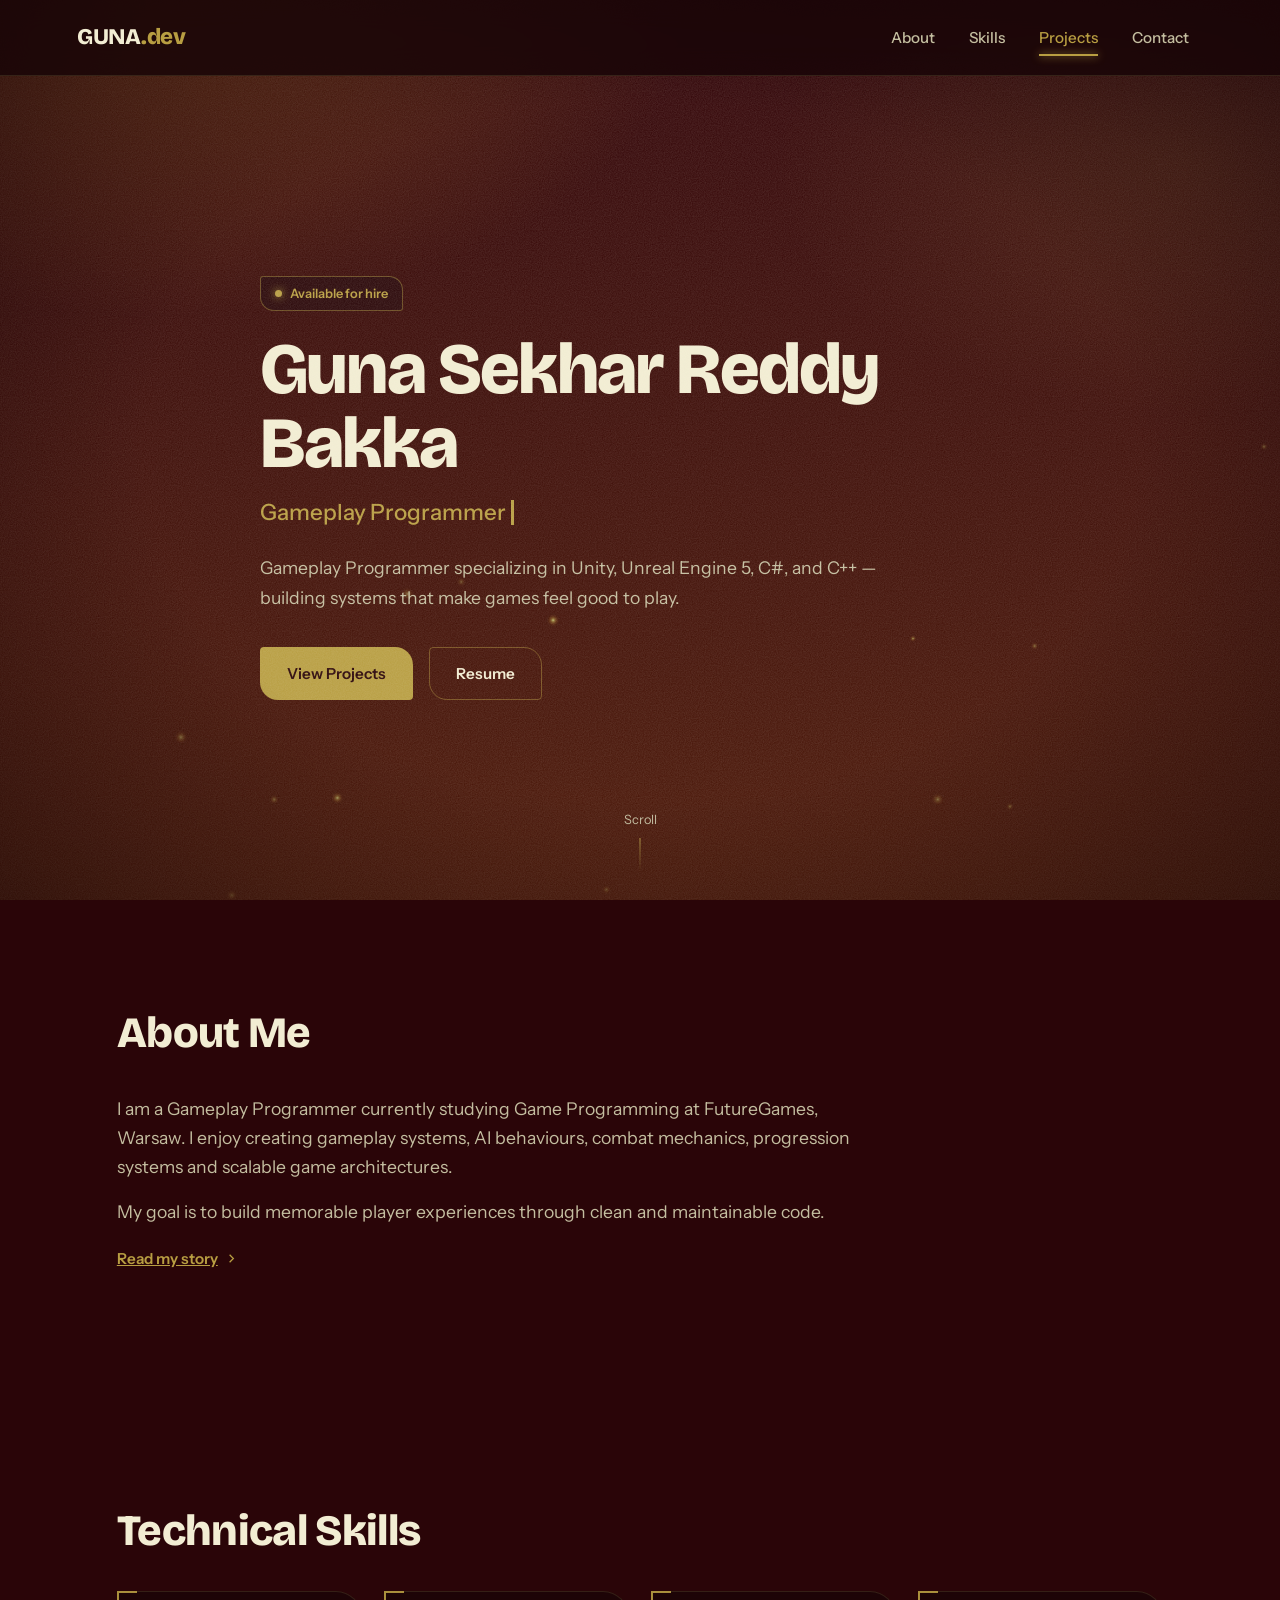
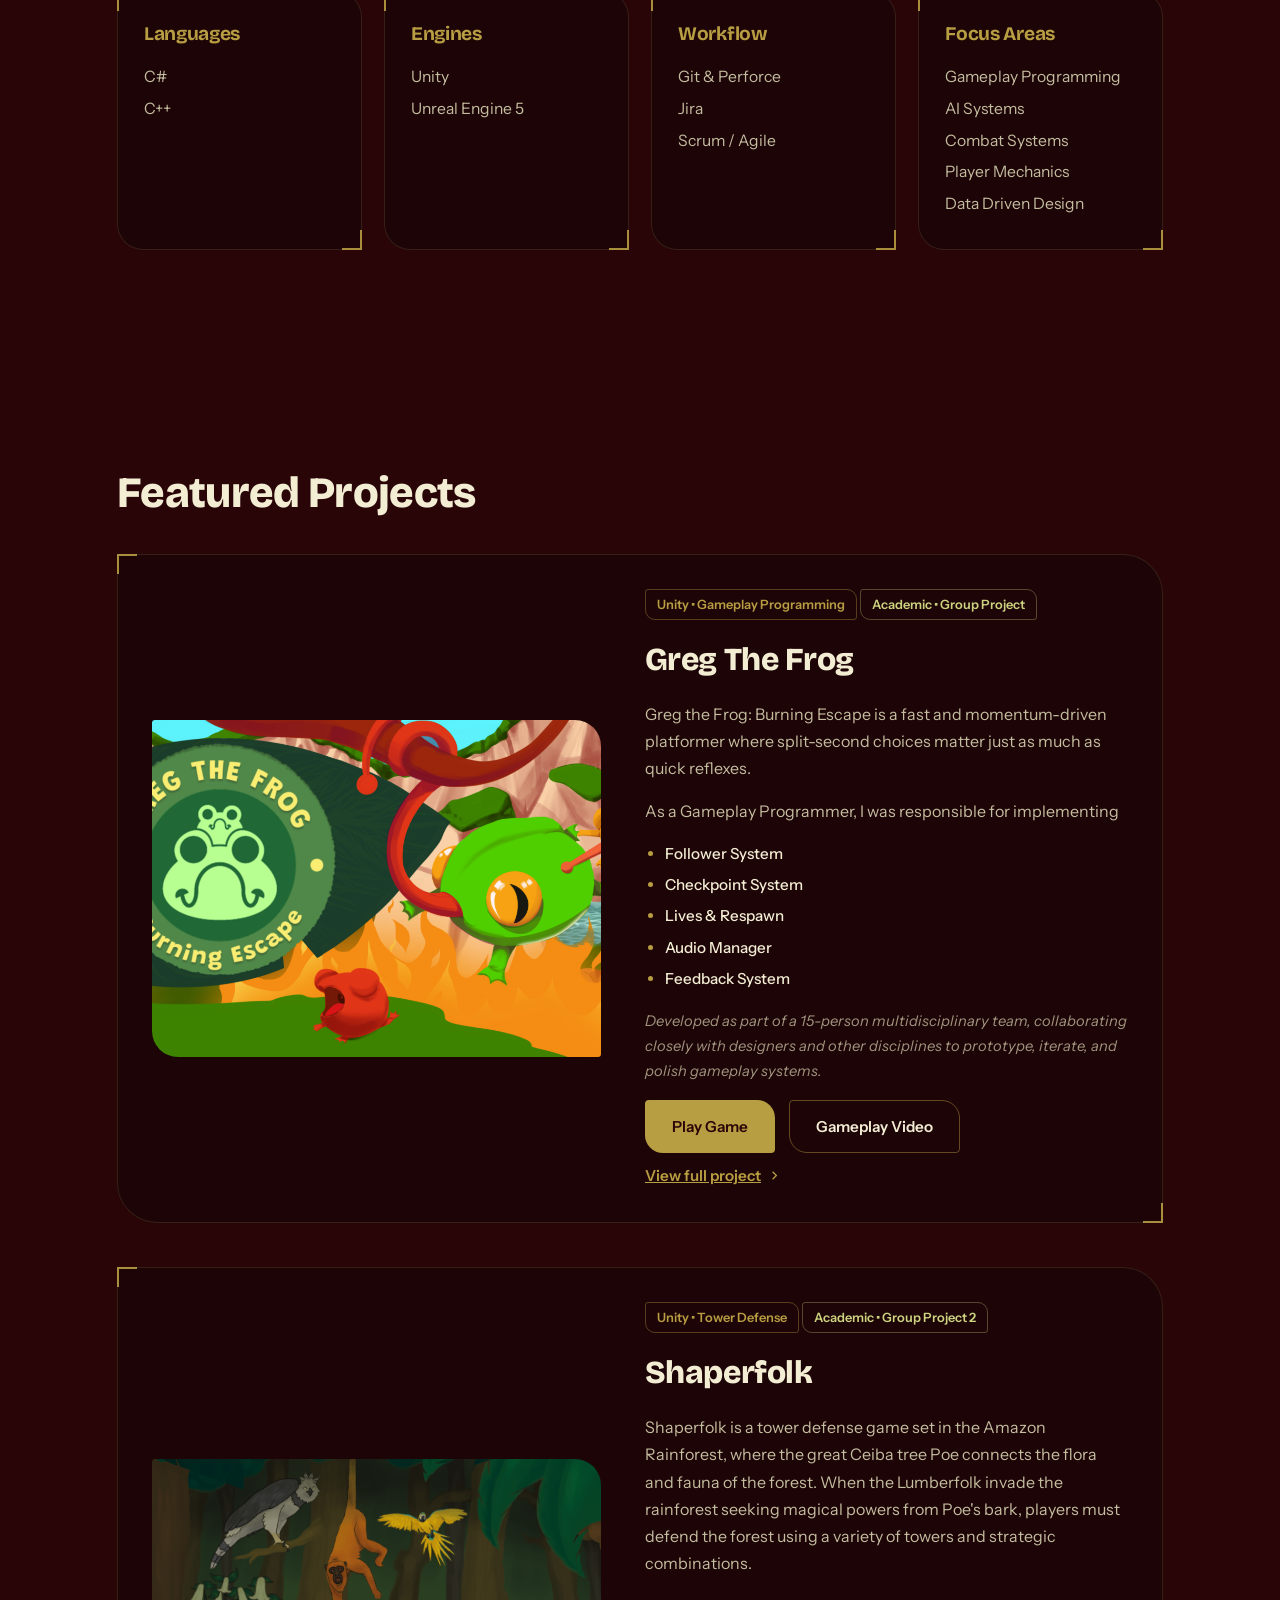
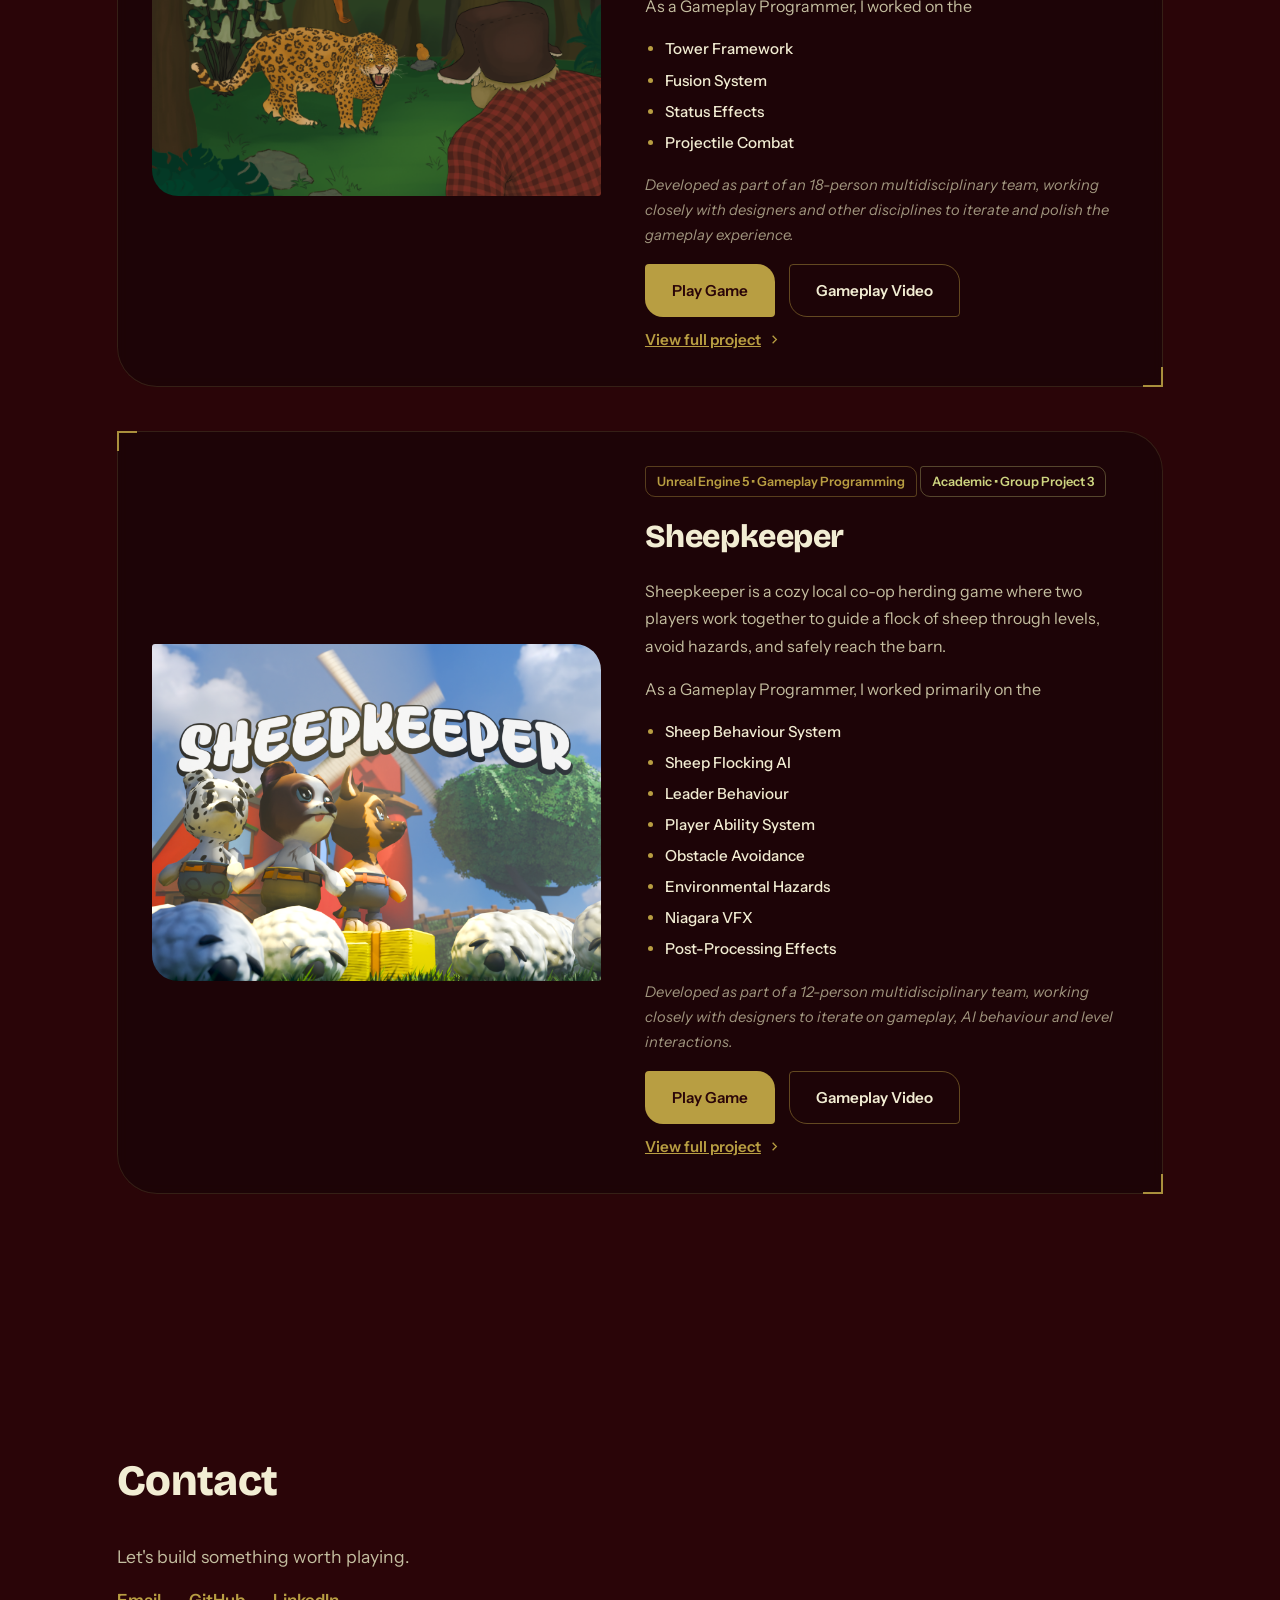
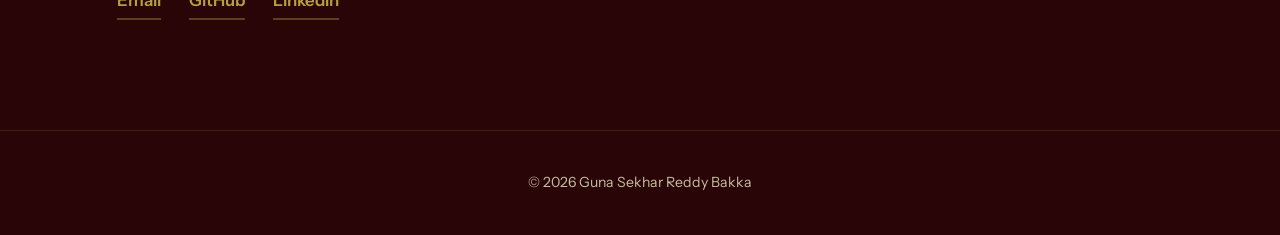
==== commit 67dc7ab8: "Update game engine version in hero description" ====
--- a/index.html
+++ b/index.html
@@ -52,7 +52,7 @@
 
                 <p class="hero-desc">
                     Gameplay Programmer specializing in
-                    Unity, Unreal Engine, C#, and C++ —
+                    Unity, Unreal Engine 5, C#, and C++ —
                     building systems that make games feel good to play.
                 </p>
 
@@ -304,4 +304,4 @@
     <script src="Script.js"></script>
 
 </body>
-</html>+</html>
